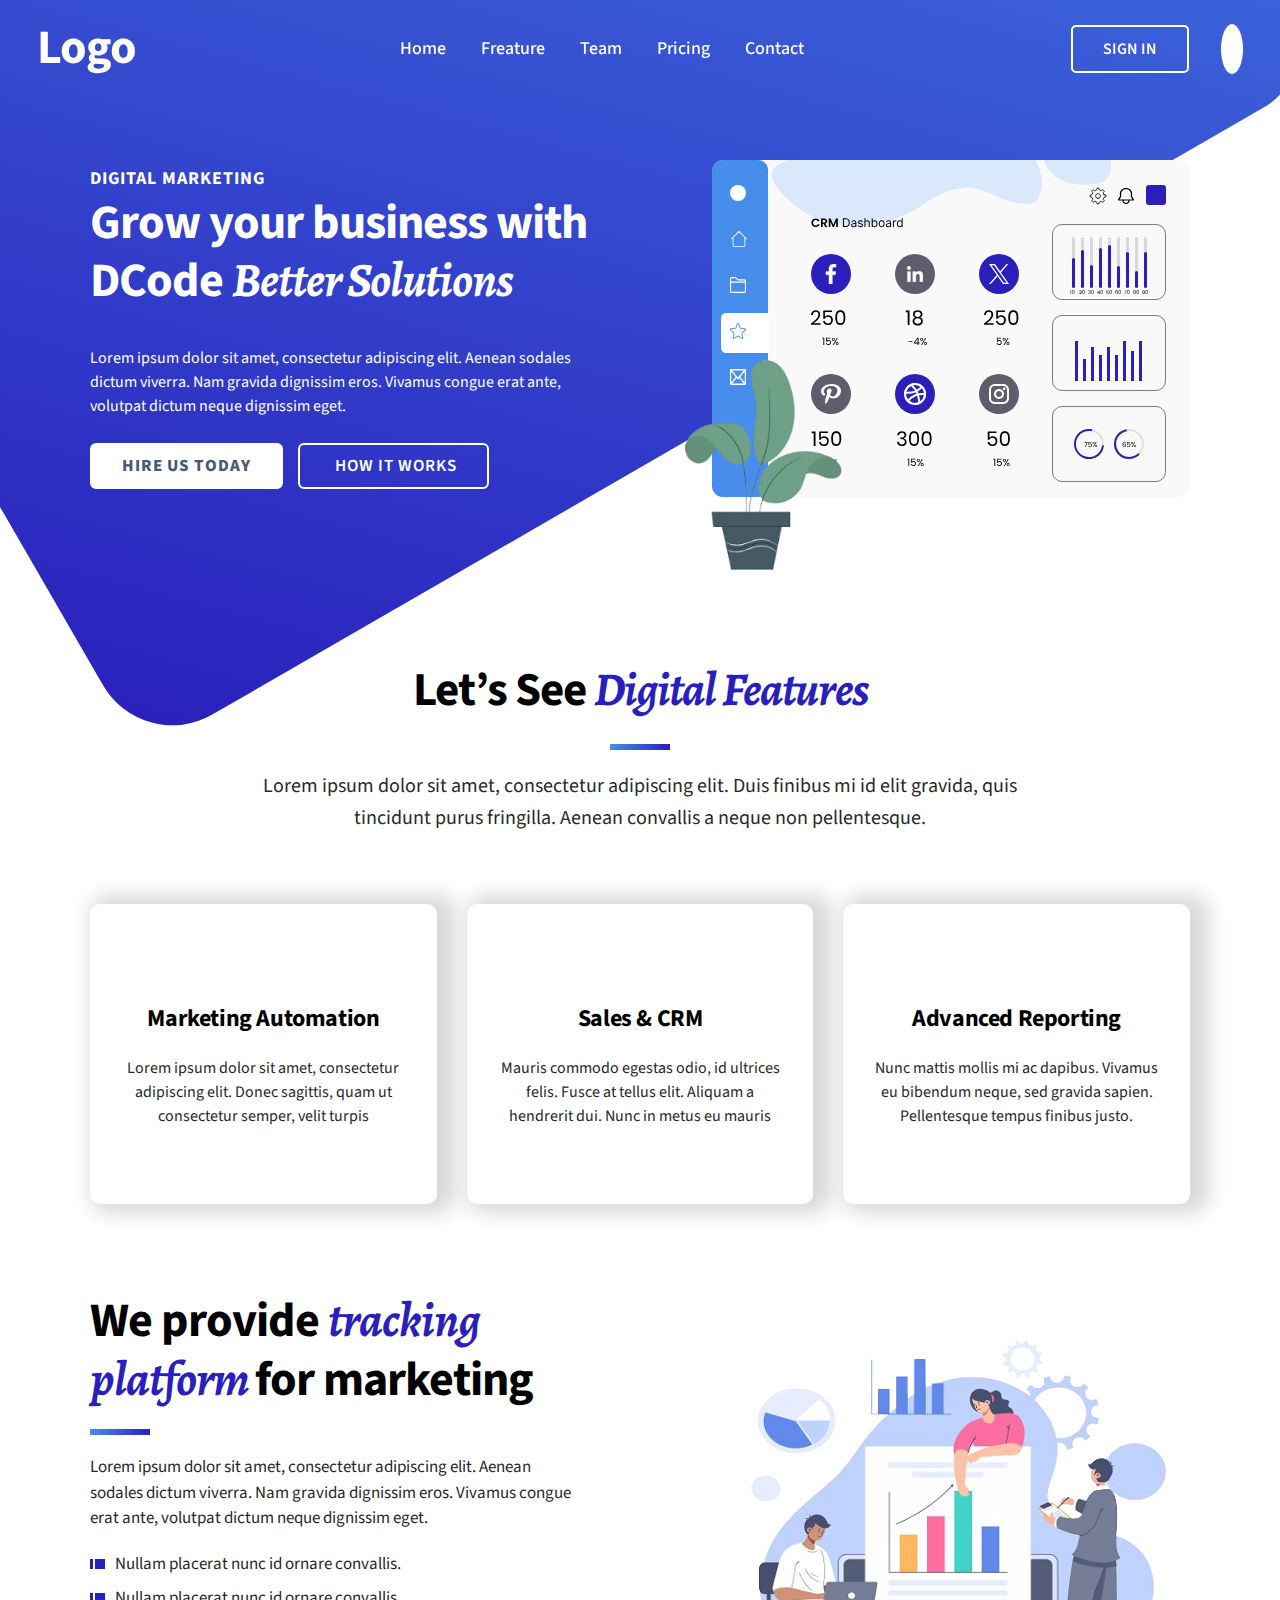
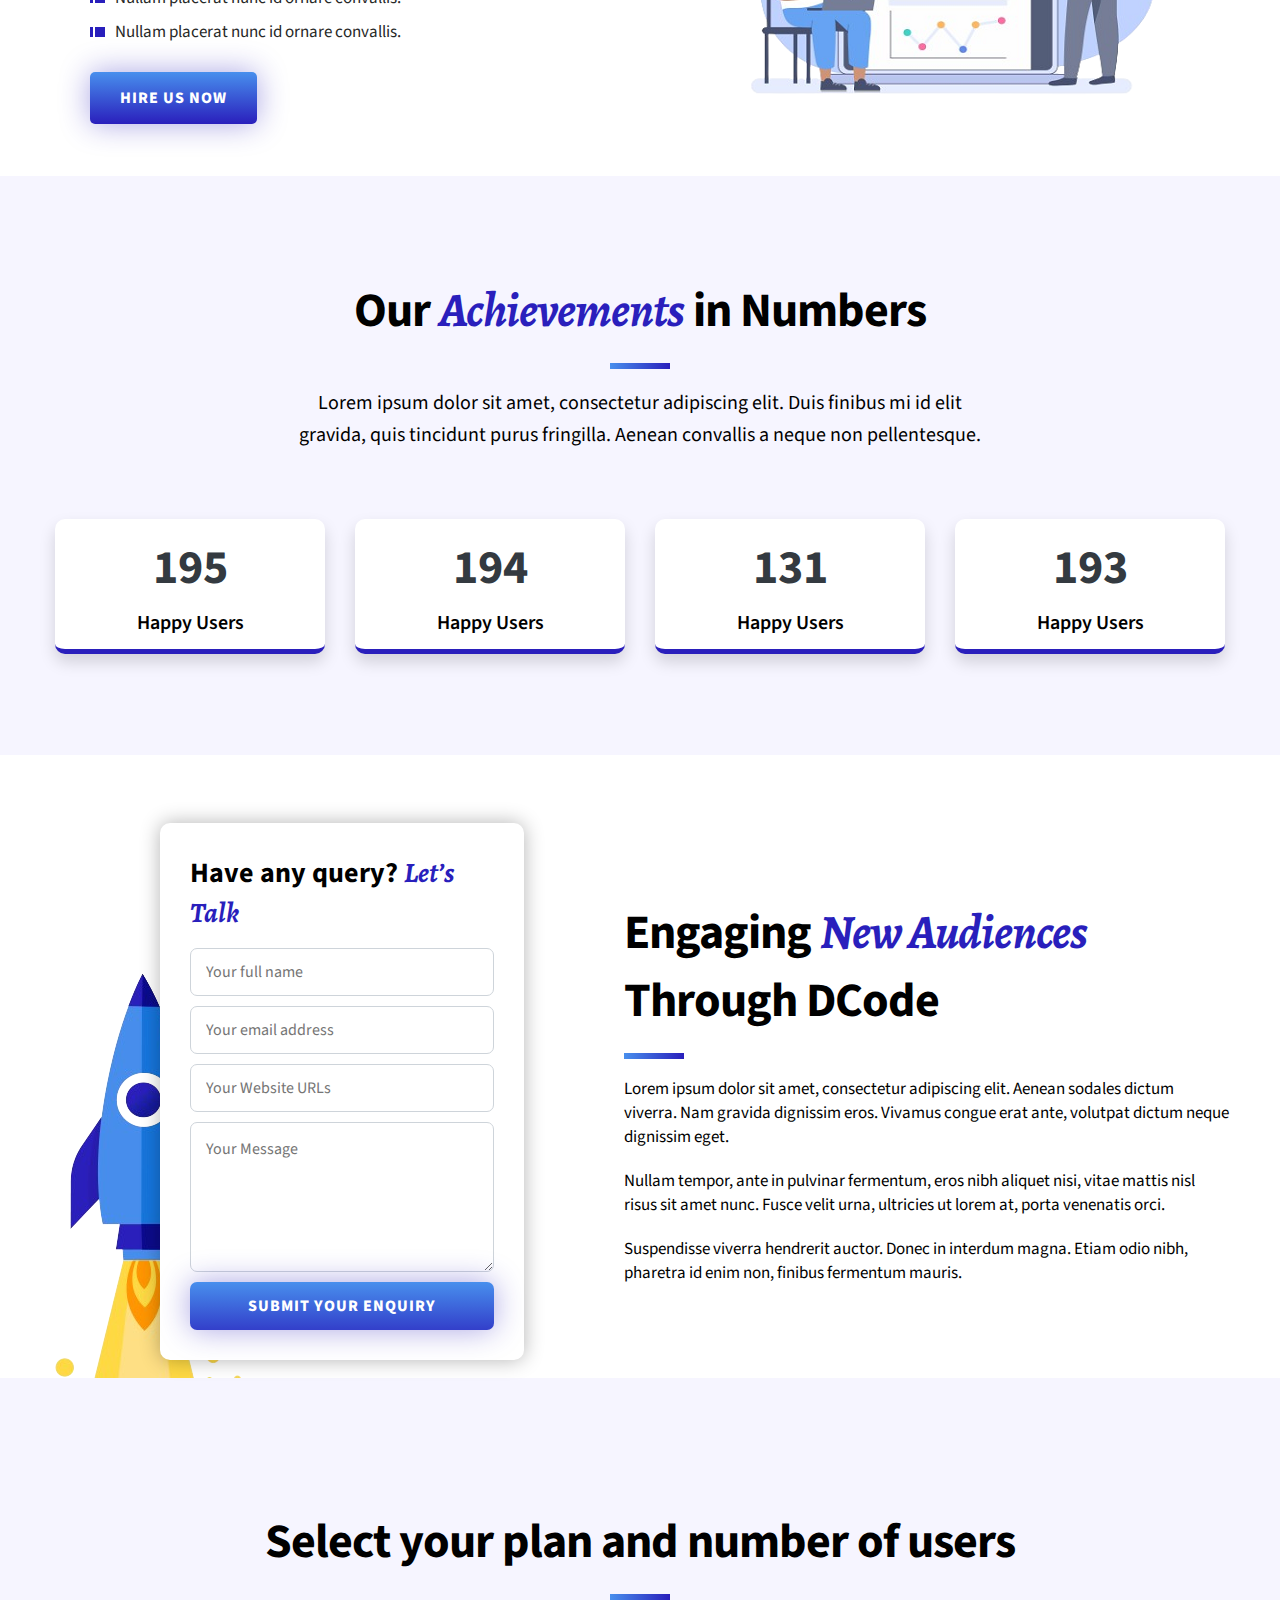
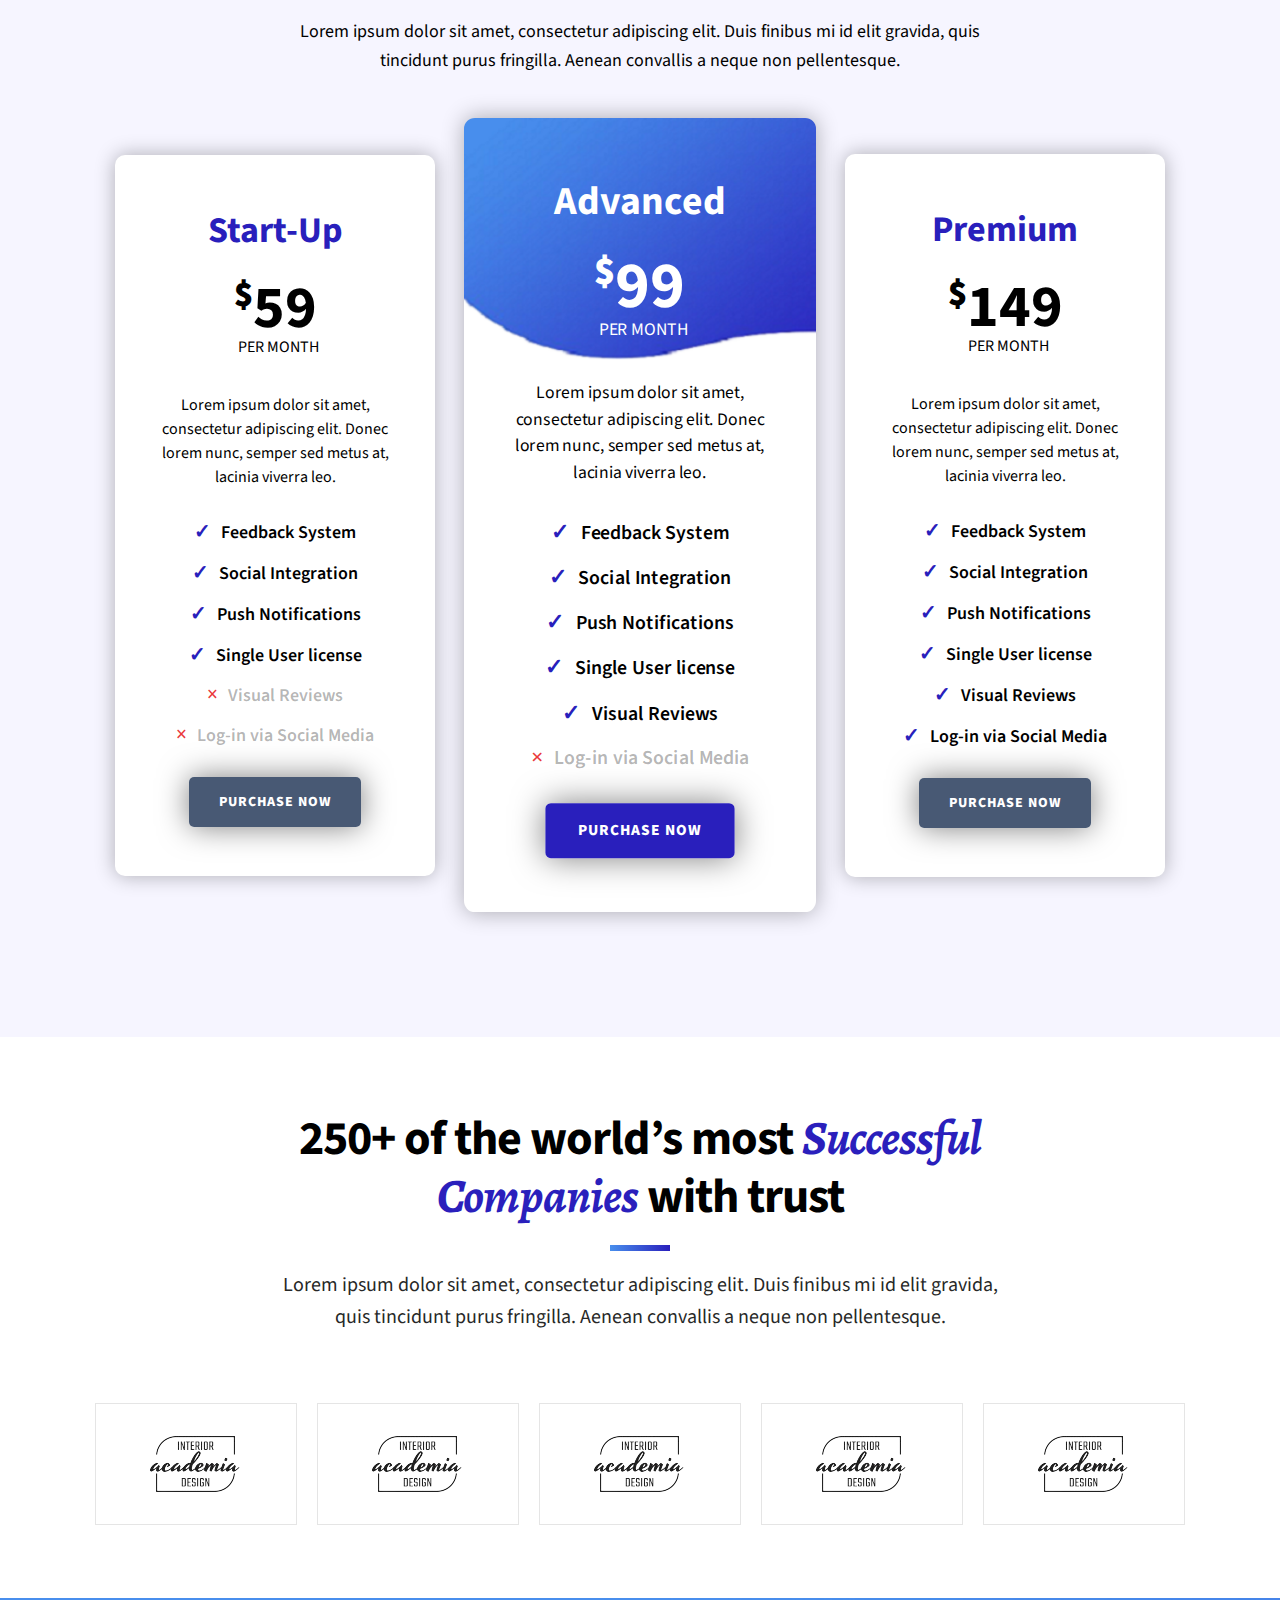
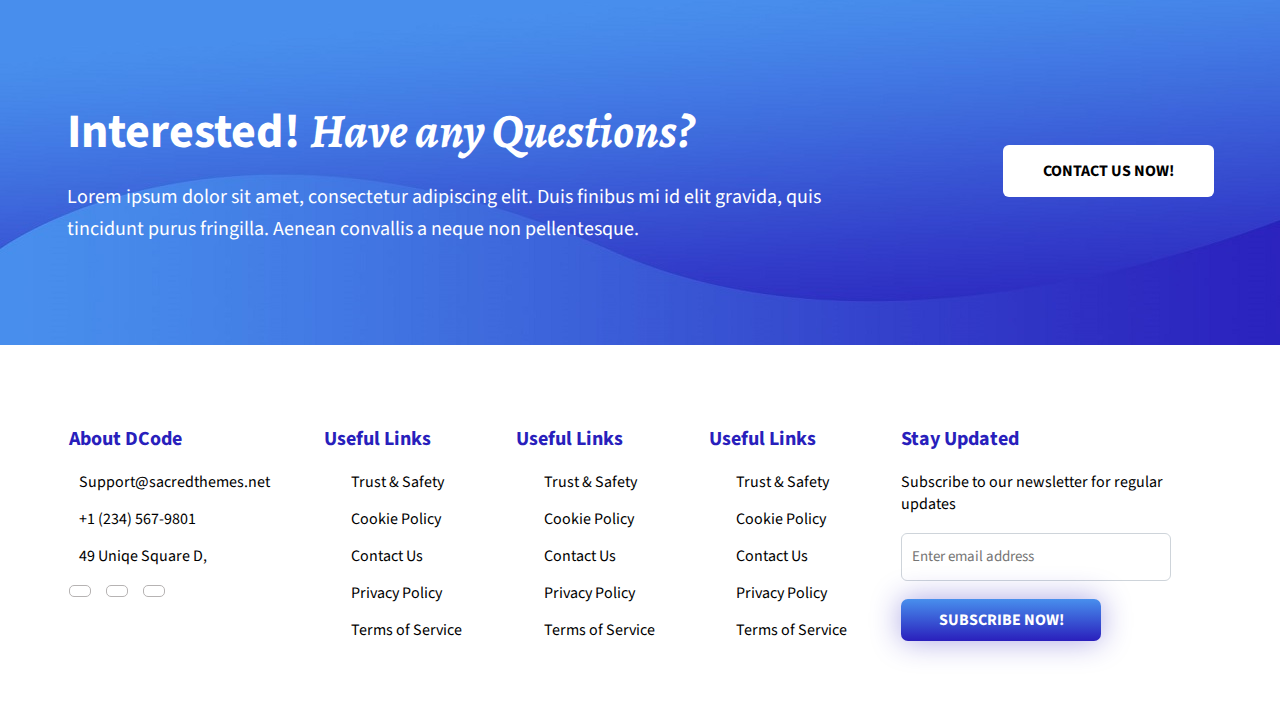
==== index.html @ 13a7b85b "added dropdown menu and animate the search bar" ====
<!DOCTYPE html>
<html lang="en">

<head>
    <meta charset="UTF-8">
    <meta name="viewport" content="width=device-width, initial-scale=1.0">
    <title>CRM website</title>

    <!-- css-link -->
    <link rel="stylesheet" href="style.css">

    <!-- 'Alegreya', serif font link-->
    <link rel="preconnect" href="https://fonts.googleapis.com">
    <link rel="preconnect" href="https://fonts.gstatic.com" crossorigin>
    <link
        href="https://fonts.googleapis.com/css2?family=Alegreya:ital,wght@0,400..900;1,400..900&family=Source+Sans+3:ital,wght@0,200..900;1,200..900&display=swap"
        rel="stylesheet">

    <!-- Source Sans 6 font link -->
    <link rel="preconnect" href="https://fonts.googleapis.com">
    <link rel="preconnect" href="https://fonts.gstatic.com" crossorigin>
    <link href="https://fonts.googleapis.com/css2?family=Source+Sans+3:ital,wght@0,200..900;1,200..900&display=swap"
        rel="stylesheet">

    <!-- font-awesome-link -->

    <link rel="stylesheet" href="https://cdnjs.cloudflare.com/ajax/libs/font-awesome/6.5.1/css/all.min.css"
        integrity="sha512-DTOQO9RWCH3ppGqcWaEA1BIZOC6xxalwEsw9c2QQeAIftl+Vegovlnee1c9QX4TctnWMn13TZye+giMm8e2LwA=="
        crossorigin="anonymous" referrerpolicy="no-referrer" />


</head>

<body>

    <!-- header-section -->
    <header>
        <div class="header">
            <div class="logo-img">
                <h1>Logo</h1>
            </div>
            <div class="nav-bar">
                <ul class="nav-bar-links">
                    <li class="main-menu"><a href="">Home</a><i class="fas fa-chevron-down"></i>
                        <ul class="sub-menu">
                            <li><a href="">Home</a></li>
                            <li><a href="">Home</a></li>
                            <li><a href="">Home</a></li>
                            <li><a href="">Home</a></li>
                        </ul>
                    </li>
                    <li class="main-menu"><a href="">Freature</a><i class="fas fa-chevron-down"></i>
                        <ul class="sub-menu">
                            <li><a href="">Home</a></li>
                            <li><a href="">Home</a></li>
                            <li><a href="">Home</a></li>
                            <li><a href="">Home</a></li>
                        </ul>
                    </li>
                    <li class="main-menu"><a href="">Team</a><i class="fas fa-chevron-down"></i>
                        <ul class="sub-menu">
                            <li><a href="">Home</a></li>
                            <li><a href="">Home</a></li>
                            <li><a href="">Home</a></li>
                            <li><a href="">Home</a></li>
                        </ul>
                    </li>
                    <li class="main-menu"><a href="">Pricing</a><i class="fas fa-chevron-down"></i>
                        <ul class="sub-menu">
                            <li><a href="">Home</a></li>
                            <li><a href="">Home</a></li>
                            <li><a href="">Home</a></li>
                            <li><a href="">Home</a></li>
                        </ul>
                    </li>
                    <li><a href="">Contact</a><i class="fas fa-chevron-down"></i>
                        
                    </li>
                </ul>
            </div>
            <div class="header-btn">
                <button class="log-in-btn">Sign In</button>

                <div class="openBtn" onclick="openSearch()"><span><i class="fa-solid fa-magnifying-glass"></i></span>
                </div>

            </div>

        </div>
        <div class="nav-bar-responsive " id="navBarResponsive">
            <div class="nav-bar">
                <ul class="nav-bar-links">
                    <li><a href="">Home</a></li>
                    <li><a href="">Freature</a></li>
                    <li><a href="">Team</a></li>
                    <li><a href="">Pricing</a></li>
                    <li><a href="">Contact</a></li>
                </ul>
            </div>
            <div class="sign-in-btn"><a href="">Sign In</a></div>
        </div>

    </header>

    <!-- Hamburger & responsive logo -->
    <div class="hamburger" id="toggleButton"><i class="fa-solid fa-bars"></i></div>
    <div class="logo-img-responsive">
        <h2>Logo</h2>
    </div>


    <!-- hero-section -->
    <section class="hero-section">
        <div class="hero-banner page-header section-padding style-dark full-height dc-six right-col-full">
            <div class="hero-heading">
                <span class="sub-title ">Digital Marketing</span>
                <h1>Grow your business with DCode <span id="better">Better Solutions </span></h1>
                <p>Lorem ipsum dolor sit amet, consectetur adipiscing elit. Aenean sodales dictum viverra. Nam gravida
                    dignissim eros. Vivamus congue erat ante, volutpat dictum neque dignissim eget.</p>
                <div class="hero-btn">
                    <a href="" id="white-btn">Hire Us Today</a>
                    <a href=""><i class="fa-solid fa-circle-play"></i>How it works</a>
                </div>
            </div>
            <img src="images/Frame 1.svg" alt="">
            <div class="Plant-pot"><img src="images/hero-banner-img.png" alt=""></div>
        </div>
    </section>

    <!-- main-body-section -->
    <main class="main">

        <!-- top-section -->
        <section class="top-section">
            <div class="sub-heading">Let’s See <span id="data">Digital Features</span></div>
            <div class="line"></div>
            <p class="main-p">Lorem ipsum dolor sit amet, consectetur adipiscing elit. Duis finibus mi id elit gravida,
                quis
                tincidunt
                purus fringilla. Aenean convallis a neque non pellentesque.</p>


            <div class="icon-section">
                <div class="cloud">
                    <i class="fa-solid fa-users-line"></i>

                    <h4>Marketing Automation</h4>
                    <p>Lorem ipsum dolor sit amet, consectetur adipiscing elit. Donec sagittis, quam
                        ut consectetur semper, velit turpis</p>

                </div>
                <div class="cloud">
                    <i class="fa-solid fa-chart-column"></i>

                    <h4>Sales & CRM</h4>
                    <p>Mauris commodo egestas odio, id ultrices felis. Fusce at tellus elit. Aliquam a
                        hendrerit dui. Nunc in metus eu mauris</p>

                </div>
                <div class="cloud">
                    <i class="fa-solid fa-computer"></i>

                    <h4>Advanced Reporting</h4>
                    <p>Nunc mattis mollis mi ac dapibus. Vivamus eu bibendum neque, sed gravida sapien. Pellentesque
                        tempus
                        finibus justo.</p>

                </div>
            </div>
        </section>

        <!-- tracking-section -->
        <section class="tracking-section">
            <div class="text-section">
                <div class="tracking-heading">
                    <h1>We provide <span class="t-span">tracking platform </span> for marketing</h1>
                </div>
                <div class="line"></div>
                <div class="tracking-para">
                    <p>Lorem ipsum dolor sit amet, consectetur adipiscing elit. Aenean sodales dictum viverra. Nam
                        gravida dignissim eros. Vivamus congue erat ante, volutpat dictum neque dignissim eget.</p>
                </div>
                <div class="tracking-list">
                    <ul class="tracking-list-ul">
                        <li id="blue-img">Nullam placerat nunc id ornare convallis.</li>
                        <li id="blue-img">Nullam placerat nunc id ornare convallis.</li>
                        <li id="blue-img">Nullam placerat nunc id ornare convallis.</li>

                    </ul>
                </div>
                <div class="tracking-btn"><a href="">HIRE US NOW</a></div>
            </div>
            <div class="tracking-img"><img src="images/5024147-removebg-preview.png" alt=""></div>
        </section>

        <!-- achievement-section -->
        <section class="achievement-section">
            <div class="achieve-heading">
                <h2>Our <span class="t-span">Achievements</span> in Numbers </h2>
                <div class="line"></div>
                <p>Lorem ipsum dolor sit amet, consectetur adipiscing elit. Duis finibus mi id elit gravida, quis
                    tincidunt purus fringilla. Aenean convallis a neque non pellentesque.</p>
                <div class="achievement-cards">
                    <div class="card">
                        <i class="fas fa-people-arrows"></i>
                        <span class="count" data-count="1300">1300</span>
                        <p>Happy Users</p>

                    </div>

                    <div class="card">
                        <i class="fas fa-smile-beam"></i>
                        <span class="count" data-count="800">0</span>
                        <p>Happy Users</p>

                    </div>
                    <div class="card">
                        <i class="fas fa-anchor"></i>
                        <span class="count" data-count="300">0</span>
                        <p>Happy Users</p>

                    </div>

                    <div class="card">
                        <i class="fas fa-industry"></i>
                        <span class="count" data-count="700">0</span>
                        <p>Happy Users</p>

                    </div>
                </div>

            </div>
        </section>

        <!-- form-section -->
        <section class="form-section">
            <div class="form-div">
                <div class="form-header">
                    <h3>Have any query? <span>Let’s Talk</span></h3>
                </div>
                <form action="" class="form-input">

                    <input type="text" class="form-control" id="FullName" placeholder="Your full name" required="">
                    <input type="email" class="form-control" id="YourEmail" placeholder="Your email address"
                        required="">
                    <input type="url" class="form-control" id="YourWebsite" placeholder="Your Website URLs" required="">
                    <textarea class="form-control-message" placeholder="Your Message"></textarea>
                    <input type="submit" class="form-btn " id="btn" value="submit your enquiry">
                </form>
            </div>
            <div class="form-text">
                <h2>Engaging <span>New Audiences</span> Through DCode</h2>
                <div class="line"></div>
                <div class="form-para">
                    <p>Lorem ipsum dolor sit amet, consectetur adipiscing elit. Aenean sodales dictum viverra. Nam
                        gravida dignissim eros. Vivamus congue erat ante, volutpat dictum neque dignissim eget.</p>
                    <p>Nullam tempor, ante in pulvinar fermentum, eros nibh aliquet nisi, vitae mattis nisl risus sit
                        amet nunc. Fusce velit urna, ultricies ut lorem at, porta venenatis orci. </p>
                    <p>Suspendisse viverra hendrerit auctor. Donec in interdum magna. Etiam odio nibh, pharetra id enim
                        non, finibus fermentum mauris.</p>

                </div>

            </div>
            <div class="form-img">
                <img src="images/seo-plane-img-removebg-preview.png" alt="">
            </div>
        </section>

        <!-- plan-section -->
        <section class="plan-section">
            <div class="plan-heading">
                <h2>Select your plan and number of users</h2>
            </div>
            <div class="line"></div>
            <div class="plan-para">
                <p>Lorem ipsum dolor sit amet, consectetur adipiscing elit. Duis finibus mi id elit gravida, quis
                    tincidunt purus fringilla. Aenean convallis a neque non pellentesque.</p>
            </div>
            <div class="plan-card-section">
                <div class="plan-card">
                    <h3>Start-Up</h3>
                    <div class="plan-cost">
                        <span><sup>$</sup>59</span>
                    </div>
                    <div class="plan-validity">per month</div>
                    <div class="plan-card-body">
                        <p>Lorem ipsum dolor sit amet, consectetur adipiscing elit. Donec lorem nunc, semper sed metus
                            at, lacinia viverra leo.</p>
                        <ul class="plan-list">
                            <li>Feedback System</li>
                            <li>Social Integration</li>
                            <li>Push Notifications</li>
                            <li>Single User license</li>
                            <li id="cross">Visual Reviews</li>
                            <li id="cross">Log-in via Social Media</li>
                        </ul>
                        <div class="plan-card-btn plan-primary-btn"><a href="">Purchase Now</a></div>
                    </div>


                </div>
                <div class="plan-card plan-card-img">
                    <h3>Advanced</h3>
                    <div class="plan-cost">
                        <span><sup>$</sup>99</span>
                    </div>
                    <div class="plan-validity">per month</div>
                    <div class="plan-card-body">
                        <p>Lorem ipsum dolor sit amet, consectetur adipiscing elit. Donec lorem nunc, semper sed metus
                            at, lacinia viverra leo.</p>
                        <ul class="plan-list">
                            <li>Feedback System</li>
                            <li>Social Integration</li>
                            <li>Push Notifications</li>
                            <li>Single User license</li>
                            <li>Visual Reviews</li>
                            <li id="cross">Log-in via Social Media</li>
                        </ul>
                        <div class="plan-card-btn"><a href="">Purchase Now</a></div>
                    </div>

                </div>
                <div class="plan-card">
                    <h3>Premium</h3>
                    <div class="plan-cost">
                        <span><sup>$</sup>149</span>
                    </div>
                    <div class="plan-validity">per month</div>
                    <div class="plan-card-body">
                        <p>Lorem ipsum dolor sit amet, consectetur adipiscing elit. Donec lorem nunc, semper sed metus
                            at, lacinia viverra leo.</p>
                        <ul class="plan-list">
                            <li>Feedback System</li>
                            <li>Social Integration</li>
                            <li>Push Notifications</li>
                            <li>Single User license</li>
                            <li>Visual Reviews</li>
                            <li>Log-in via Social Media</li>
                        </ul>
                        <div class="plan-card-btn plan-primary-btn"><a href="">Purchase Now</a></div>
                    </div>

                </div>
            </div>
        </section>

        <!-- brand-section -->
        <section class="brand-section">
            <div class="brand-heading">
                <h2>250+ of the world’s most <span>Successful Companies</span> with trust</h2>
                <div class="line"></div>
                <div class="brand-para">
                    <p>Lorem ipsum dolor sit amet, consectetur adipiscing elit. Duis finibus mi id elit gravida, quis
                        tincidunt purus fringilla. Aenean convallis a neque non pellentesque.</p>
                </div>
            </div>
            <div class="brand-img-section">
                <img src="images/brand-img.png" alt="">
                <img src="images/brand-img.png" alt="">
                <img src="images/brand-img.png" alt="">
                <img src="images/brand-img.png" alt="">
                <img src="images/brand-img.png" alt="">
            </div>
        </section>

        <!-- contact-section -->
        <section class="contact-us-section">
            <div class="contact-text">
                <h2>Interested! <span>Have any Questions?</span> </h2>
                <p>Lorem ipsum dolor sit amet, consectetur adipiscing elit. Duis finibus mi id elit gravida, quis
                    tincidunt
                    purus fringilla. Aenean convallis a neque non pellentesque.</p>
            </div>
            <div class="contact-btn"><a href="">Contact Us Now!</a></div>

        </section>
    </main>

    <!-- footer-section -->
    <footer class="footer">
        <div class="footer-links">
            <h3>About DCode</h3>
            <ul>
                <li><i class="fas fa-envelope"></i>Support@sacredthemes.net</li>
                <li><i class="fas fa-phone"></i>+1 (234) 567-9801</li>
                <li><i class="fas fa-map-marker-alt"></i> 49 Uniqe Square D, </li>
            </ul>
            <div class="social-media-links">
                <a href=""><i class="fa-brands fa-facebook"></i></a>
                <a href=""><i class="fa-brands fa-x-twitter"></i></a>
                <a href=""><i class="fa-brands fa-linkedin-in"></i></a>
            </div>
        </div>
        <div class="footer-nav">
            <h3>Useful Links</h3>
            <div class="footer-nav-links">
                <a href="">Trust & Safety</a>
                <a href="">Cookie Policy</a>
                <a href="">Contact Us</a>
                <a href="">Privacy Policy</a>
                <a href="">Terms of Service</a>
            </div>
        </div>

        <div class="footer-nav">
            <h3>Useful Links</h3>
            <div class="footer-nav-links">
                <a href="">Trust & Safety</a>
                <a href="">Cookie Policy</a>
                <a href="">Contact Us</a>
                <a href="">Privacy Policy</a>
                <a href="">Terms of Service</a>
            </div>
        </div>
        <div class="footer-nav">
            <h3>Useful Links</h3>
            <div class="footer-nav-links">
                <a href="">Trust & Safety</a>
                <a href="">Cookie Policy</a>
                <a href="">Contact Us</a>
                <a href="">Privacy Policy</a>
                <a href="">Terms of Service</a>
            </div>
        </div>
        <div class="email-section">
            <h3>Stay Updated</h3>
            <div class="div-para">Subscribe to our newsletter for regular updates</div>
            <input type="email" class="form-control-footer" id="EmailInout" placeholder="Enter email address"
                required="">
            <a href=""><button class="footer-btn">Subscribe Now!</button></a>
        </div>

    </footer>

    <!-- overlay for the search -->
    <div id="myOverlay" class="overlay">
        <span class="closebtn" onclick="closeSearch()" title="Close Overlay">×</span>
        <div class="overlay-content">
            <form action="/action_page.php">
                <input type="text" placeholder="Search.." name="search">

            </form>
        </div>
    </div>

    <!-- javascript-file-link -->
    <script src="index.js"></script>

</body>








</html>
---- style.css ----
* {
    padding: 0;
    margin: 0;
    box-sizing: border-box;
    font-family: "Source Sans 3";
}

body {
    width: 100%;
    overflow-x: hidden;
    max-width: 1350px;

    margin: 0 auto;

}


@media (min-width: 1400px) {
    body {
        width: 100%;

        max-width: 1350px;
    }


    /* .header {
        width: 1350px !important;
    } */
}

/* @media (min-width: 1750px) {
    .page-header.dc-six:before {
        top: -80% !important;
    }

    .nav-bar {
        float: left !important;
    }
} */

.header {
    display: flex;
    gap: 263px;
    align-items: center;
    justify-content: center;
    color: #fff;
    padding: 20px 49px;

}
.main-menu{
    position: relative;
}
.sub-menu{
    position: absolute;
    top: 100%;
    background-color: #fff;
    color: #000;
    box-shadow: 0px 0px 20px 0px rgba(0, 0, 0, 0.1);
    transition: all 0.4s ease-in-out;
    padding: 5px 10px;
    min-width: 200px;
    border-radius: 6px;
    transform: scaleY(0);
    -webkit-transform-origin: top;
    transform-origin: top;
    opacity: 0;
    visibility: hidden;
    z-index: -1;
    margin-top: 38px;
}
.main-menu:hover .sub-menu {
    opacity: 1;
    visibility: visible;
    transform: scaleY(1);
    z-index: 1;
}
.sub-menu li {
    position: relative;
    padding: 8px 15px;
}

.sub-menu li a {
    position: relative;
    display: inline-block;
    padding-left: 0px; /* Adjust as needed */
    color: #000;
    text-decoration: none;
    transition: 0.3s ease-in-out;
}
.sub-menu li a:hover{
    padding-left: 30px;
    color: #291fbc;
}

.sub-menu li a::before {
    content: '';
    position: absolute;
    top: 50%;
    left: 0;
    width: 0;
    height: 3px; /* Line height */
    background: linear-gradient(to right, #488fed 0%, #291fbc 100%);
    transition: width 0.3s ease, transform 0.3s ease; /* Transition width and transform */
    transform: translateY(-50%); /* Center the line vertically */
    z-index: -1;
}

.sub-menu li a:hover::before {
    width: 25px; /* Width of the line */
}


.sub-menu li a{
    color: #000;
}

.nav-bar-links {
    display: flex;
    list-style: none;
    gap: 30px;

}

.nav-bar-links a {
    text-decoration: none;
    margin-left: 1px;
    font-size: 18px;
    font-weight: 500;
    color: #fff;
}

.nav-bar-responsive {
    position: absolute;
    background-color: #fff;
    left: 200px;
    height: 400px;
    padding: 60px 0px 40px 30px;
    width: 100%;
    display: none;
    z-index: 999;
}

.sign-in-btn a {
    text-decoration: none;
    color: #fff;
    background-image: linear-gradient(-135deg, #4688eb 0%, #291fbc 100%);
    padding: 10px 20px;
    border-radius: 5px;
    text-transform: uppercase;
    margin-top: 5px;
    position: relative;
    top: 30px;
}

.nav-bar-responsive .nav-bar .nav-bar-links {
    display: flex;
    flex-direction: column;
    background-color: #fff;
    color: #000;
}


.nav-bar-responsive .nav-bar .nav-bar-links a {
    color: #000;
}


.nav-bar ul li {
    display: flex;
    gap: 4px;
    align-items: center;
}
.nav-bar-links  li i{
    font-size: 13px !important;
}

.log-in-btn {
    font-weight: 600;
    padding: 11px 30px;
    border-radius: 5px;
    border: none;
    color: white;
    cursor: pointer;
    border: 2px solid white;
    font-size: 16px;
    text-transform: uppercase;
    background: none;
    transition: 0.3s ease-in-out;
}

.request-btn {
    background-color: #e67e22;
    padding: 10px;
    border-radius: 20px;
    border: none;
    color: #fff;
    cursor: pointer;
    font-size: 16px;
}

.header-btn {
    display: flex;
    gap: 2rem;
    align-items: center;
    justify-content: center;

}

.header-btn i {
    padding: 11px;
    color: #000;
    background-color: #fff;
    border-radius: 50%;
}

.fixed .header-btn i {
    padding: 11px;
    border-radius: 50%;
    background-image: linear-gradient(-135deg, #4688eb 0%, #291fbc 100%);
    color: #fff;
}
.fixed .openBtn span::before {
    content: "";
    position: absolute;
    width: 100%;
    height: 100%;
    background-color: inherit;
    border-radius: 50%;
    z-index: -1;
    animation: ripple 1.5s ease-out infinite;
    animation-delay: 0.2s;
    background-color: #1606f594;
  }
  

@keyframes ripple {
    from {
      opacity: 1;
      transform: scale(0);
    }
    to {
      opacity: 0;
      transform: scale(3);
    }
  }
.earn-btn {
    padding: 10px;
    border-radius: 20px;
    border: none;
    color: #fff;
    background-color: #3498db;
    cursor: pointer;
    font-size: 16px;
}

.hero-banner {
    display: flex;
    align-items: center;
    justify-content: space-around;
    color: #fff;
    padding: 160px 90px;
    gap: 90px;

}

#main-heading {

    font-size: 48px;
}

#heading1 {
    color: rgb(255 139 0);
}

/* hero-section -animation */
.slide-right {
    -webkit-animation: slide-right 0.8s cubic-bezier(0.250, 0.460, 0.450, 0.940) both;
    animation: slide-right 0.8s cubic-bezier(0.250, 0.460, 0.450, 0.940) both;
}

@-webkit-keyframes slide-right {
    0% {
        -webkit-transform: translateX(-50px);
        transform: translateX(-50px);
    }

    100% {
        -webkit-transform: translateX(0px);
        transform: translateX(0px);
    }
}

@keyframes slide-right {
    0% {
        -webkit-transform: translateX(-50);
        transform: translateX(-50);
    }

    100% {
        -webkit-transform: translateX(0px);
        transform: translateX(0px);
    }
}



.main {
    display: flex;
    gap: 18px;
    flex-direction: column;
    align-items: center;
    width: 100%;
}

.sub-heading {
    font-size: 47px;
    font-weight: 700;

    letter-spacing: -1px;
}

.cloud img {
    background: blue;
    border-radius: 50%;
    padding: 20px;
    width: 100px;
}

.cloud {
    width: 385px;
    height: 300px;
    display: flex;
    flex-direction: column;
    gap: 20px;
    align-items: center;
    box-shadow: 10px 0px 20px 10px #dadada;
    padding: 40px 30px;
    justify-content: center;
    border-radius: 10px;
    z-index: 1;
    overflow: hidden;
    position: relative;
    /* background: linear-gradient(to bottom, blue 50% , #fff 50%);
    background-size: 200% 100%;
    background-position: bottom;
    transition: all 0.5s ease-out; */
}

.cloud::before {
    content: '';
    position: absolute;
    top: 0;
    left: 0;
    background: linear-gradient(-135deg, #4688eb 0%, #291fbc 100%);
    width: 100%;
    height: 100%;
    transform: translateY(100%);
    /* Change from translateY(-100%) to translateY(100%) */
    transition: transform 0.5s ease;

}

.cloud:hover::before {
    transform: translateY(0);
    z-index: -1;
}

.cloud i {
    color: #2a1fbc;
}

.cloud h4 {
    font-size: 24px;

    letter-spacing: -0.4px;
}

.cloud i {
    font-size: 60px;
}

.text p {
    text-align: center !important;
}

.cloud p {
    font-size: 16px !important;
    width: 100% !important;
    color: #272827;
    line-height: 1.5;
    text-align: center;
}

.cloud:hover i,
.cloud:hover h4,
.cloud:hover p {
    color: #fff;

    transition: color 0.3s ease;
}

.top-section {
    width: 100%;
    /* text-align: center; */
    display: flex;
    flex-direction: column;
    align-items: center;
    gap: 20px;
}

.icon-section {

    display: flex;
    align-items: center;
    justify-content: center;
    width: 100%;
    gap: 30px;
    padding: 50px 90px;
}

.hero-heading {
    color: #fff;
    display: flex;
    flex-direction: column;
    gap: 5px;
    line-height: 1.2;

}

.header {
    background-color: transparent;
    padding: 20px 30px !important;
    transition: background-color 0.3s ease;
    position: fixed;
    width: 100%;
    z-index: 1000;
}

.header.fixed {
    background-color: #fff;
    box-shadow: 0 2px 4px rgba(0, 0, 0, 0.1);
}

.fixed.nav-bar-links li a {
    color: blue;
    text-decoration: none;
}

.sub-title {
    text-transform: uppercase;
    font-weight: 700;
    font-size: 18px;
    letter-spacing: 1px;
    color: #fff;
}

h1 {
    font-size: 48px;
    font-weight: bold;
    color: #fff;
    line-height: 1.2;
    letter-spacing: -1px;

}

.page-header.dc-six:before {
    height: 140%;
    width: calc(110% - 35px);
    border-radius: 80px;
    background: var(--heading-text-color);
    content: "";
    position: absolute;
    left: -14%;
    top: -68%;
    transform: rotate(-30deg);
    z-index: -1;
}

.page-header.dc-six {
    position: relative;
}
.hero-section{
    position: relative;
}
.Plant-pot{
    position: absolute;
    top: 360px;
    left: 685px;
}
.Plant-pot img{
    height: 210px;
}

.openBtn{
    position: relative;
}
.openBtn span::before {
    content: "";
    position: absolute;
    width: 100%;
    height: 100%;
    background-color: inherit;
    border-radius: 50%;
    z-index: -1;
    animation: ripple 1.5s ease-out infinite;
    animation-delay: 0.2s;
    background-color: #ffffffd2;
  }
  

@keyframes ripple {
    from {
      opacity: 1;
      transform: scale(0);
    }
    to {
      opacity: 0;
      transform: scale(3);
    }
  }


.page-header.dc-six:before {
    background: linear-gradient(-135deg, #4688eb 0%, #291fbc 100%);

}

.hero-banner a {
    text-decoration: none;
    font-size: 17px;
    font-weight: 600;
    letter-spacing: 1px;
    color: #fff;
    border: 2px solid #fff;
    padding: 11px 30px;
    text-transform: uppercase;
    margin-top: 10px;
    border-radius: 6px;
    display: flex;
    gap: 5px;
    align-items: center;
    transition: 0.6s ease-in-out;
}

#white-btn {
    text-decoration: none !important;
    font-size: 17px;
    font-weight: 800;
    letter-spacing: 1px;
    color: #485974;
    border: 2px solid #fff;
    padding: 11px 30px;
    text-transform: uppercase;
    margin-top: 10px;
    border-radius: 6px;
    display: flex;
    gap: 5px;
    align-items: center;
    background-color: #fff;
}

.brand-img-section img:hover {
    box-shadow: 0 0.5rem 1rem rgba(0, 0, 0, 0.15) !important;

}

.hero-banner a:hover {
    background-color: #fff;
    color: #000fff;
}

.hero-btn a i {
    font-size: 24px !important;
}

.hero-btn {
    display: flex;
    gap: 15px;
    margin-top: 10px;
}

#better {
    font-family: 'Alegreya', serif;
    font-style: italic;
}

#data {
    font-family: 'Alegreya', serif;
    font-style: italic;
    color: #291fbc;
}

.header {

    padding: 20px;
    transition: background-color 0.3s ease;
    position: fixed;
    width: 100%;
    top: 0;
    left: 0;
}

.fixed .header {
    background-color: white;
    box-shadow: 0 2px 4px rgba(0, 0, 0, 0.1);
}


.nav-bar-links {
    list-style-type: none;
    margin: 0;
    padding: 0;
}

.hero-heading p {
    width: 95%;
    line-height: 22px;
    margin-top: 30px;
    line-height: 1.5;
    font-size: 16px;
    font-weight: 400;
}

.line {
    width: 60px;
    height: 6px;
    background: linear-gradient(to right, #488fed 0%, #291fbc 100%);
}


.log-in-btn:hover {
    background-color: #fff;
    color: #000;
}


.fixed .nav-bar-links li a {
    color: #000;
}

.fixed .log-in-btn {
    color: #291fbc;
    background-color: #fff;
    border: solid 2px #291fbc;
    transition: 0.4s ease-in-out;

}

.fixed .log-in-btn:hover {
    color: #fff;
    background-color: #291fbc;
}

.fixed .logo-img h1 {
    color: #000;
}

.fixed .nav-bar li i {
    color: #000;

}

.main-p {
    text-align: center;
    width: 60%;
    font-size: 20px;
    line-height: 1.6;
    color: #272827;
}

.t-span {
    font-family: 'Alegreya', serif;
    font-style: italic;
    color: #2a1fbc;
}

.tracking-heading h1 {
    color: #000 !important;
    font-size: 48px;
    font-weight: bold;

    letter-spacing: -1px;
    width: 88%;
}

.text-section {
    display: flex;
    flex-direction: column;
    gap: 20px;
}

.tracking-section {
    display: flex;
    padding: 20px 90px;
    width: 100%;
}

.tracking-para p {
    text-align: left;
    font-size: 17px;
    width: 80%;
    line-height: 1.5;
    color: #272827;
}

.tracking-list-ul {
    position: relative;
    right: 18px;
    z-index: 1;
}

/* .tracking-list ul li::before {
    
} */
.tracking-list-ul li::before {
    content: url('images/Group\ 1.png');
    display: inline-block;
    margin-right: 10px;
    /* Adjust as needed */
}



.tracking-list ul li {
    list-style-type: none;
    font-size: 17px;
    color: #272827;

}

.tracking-list {
    margin-left: 18px;
}

.tracking-btn {
    margin-top: 10px;
}


.tracking-btn a {
    font-size: 16px;
    letter-spacing: 1px;
    text-transform: uppercase;
    font-weight: 800;
    padding: 15px 30px;
    border-radius: 5px;
    line-height: 48px;
    text-decoration: none;
    color: #fff;
    background-image: linear-gradient(to bottom, #488fed 0%, #2a1fbc 100%);
    ;
    transition: ease-in-out;
    box-shadow: 0px 0px 30px 0px rgba(42, 31, 188, 0.4);
}

.tracking-list-ul {
    display: flex;
    flex-direction: column;
    gap: 10px;
}

.tracking-btn a:hover {
    color: #fff;
    background-color: #291fbc;
    background-image: unset;
}

.logo-img-responsive {
    display: none;
}


/* media query */
@media only screen and (max-width: 500px) {
    .hero-banner {
        flex-direction: column;
        gap: 70px;
        padding: 70px 20px;
        background-image: linear-gradient(-135deg, #4688eb 0%, #291fbc 100%);
    }

    h1 {
        font-size: 36px !important;
    }

    .logo-img-responsive {
        display: block;
        position: absolute;
    }

    .logo-img-responsive h2 {
        position: relative;
        left: 20px;
        top: 15px;
        color: #fff;
        z-index: 999;
    }
    .Plant-pot{
        left: 0px !important;
        display: none !important;
    }
    .Plant-pot img{
        width: 50px !important;
        height: 50px;
    }

    .email-section {
        width: 64% !important;
    }

    .footer-nav {
        margin-right: 80px;
    }

    .page-header.dc-six:before {
        display: none !important;

    }

    .main p {
        width: 88% !important;
    }

    .form-section {
        padding: 0px 17px !important;
    }

    .form-text h2 {
        line-height: 53px;
        font-size: 35px !important;
    }

    .form-header h3 {
        font-size: 24px !important;
    }

    .plan-heading h2 {
        font-size: 36px !important;
    }

    .plan-para p {
        width: 80% !important;
    }

    .brand-heading h2 {
        font-size: 36px !important;
        width: 83% !important;
    }

    .brand-para {
        margin-left: 40px !important;
    }

    .contact-text h2 {
        font-size: 40px !important;
    }

    .contact-text {
        text-align: center !important;
        width: 83% !important;
    }

    .brand-para p {
        padding: 0px 30px !important;
    }

    .header {

        display: none;

    }

    .icon-section {
        flex-direction: column;
    }

    .tracking-section {
        flex-direction: column-reverse;
    }

    .page-header.dc-six:before {
        position: absolute;
        left: 0px;
        top: -20px;
        height: 130%;
        transform: rotate(-5deg);
        border-radius: 10%;
        width: 120%;
    }

    .hero-banner img {
        width: 280px !important;
    }


    .hero-btn {
        flex-direction: column;
    }

    .cloud {
        width: 280px;
    }

    .tracking-img img {
        width: 280px;
    }

    .sub-heading {
        font-size: 36px;
    }

    .cloud h4 {
        text-align: center;
    }

    .icon-section {
        padding: 50px 40px;
    }

    .achievement-cards {
        flex-direction: column;
    }

    .achieve-heading h2 {
        text-align: center;
    }

    .form-section {
        flex-direction: column-reverse;
        gap: 50px !important;
    }

    .plan-card-section {
        flex-direction: column;
    }

    .brand-img-section {
        width: 350px;
        overflow-x: auto;
    }

    .contact-us-section {
        flex-direction: column;
    }

    footer {
        flex-direction: column;
        justify-content: center;
        align-items: normal;
    }

    .form-div {
        width: auto !important;
    }

    .plan-card {
        width: 300px !important;
    }

    .form-img img {
        display: none !important;
    }

    .hamburger {
        display: block !important;
        z-index: 999;
        position: absolute;
        left: 330px;
        top: 22px;
    }

    .plan-section {
        padding-top: 70px !important;
    }

    .hero-banner a {
        padding: 10px 30px;
        width: 220px;
    }

    #white-btn {
        padding: 10px 26px;
        width: 185px !important;
    }

    .main {
        padding-top: 30px;
    }

    .tracking-section {
        padding: 20px 17px;
    }

    .achieve-heading h2 {
        font-size: 36px !important;
    }

    .tracking-heading h1 {
        width: 100%;
        font-size: 36px !important;
    }

    footer {
        align-items: left !important;

    }
}

.hamburger {
    display: none;
    cursor: pointer;

}

.hamburger {
    color: white;
    /* Default color */
}

.hamburger.black {
    color: black;
    /* Color when clicked */
}



.achievement-section {
    width: 100%;
    background: #f6f5ff;
    padding: 101px 0px;
}

.card {
    display: flex;
    flex-direction: column;
    background-color: #fff;
    width: 270px;
    display: flex;
    flex-direction: column;
    gap: 5px;
    align-items: center;
    border-bottom: solid 5px #2a1fbc;
    justify-content: center;
    padding: 10px 0px;
    box-shadow: 0 0.5rem 1rem rgba(0, 0, 0, 0.15) !important;
    border-radius: 10px;
}

.card i {
    font-size: 40px;
    color: #2a1fbc;
}

.card p {
    font-weight: 600;
    font-size: 16px;
}

.card span {
    font-size: 48px;
    font-weight: bold;
    color: #343a40;
}

.achieve-heading {
    display: flex;
    flex-direction: column;
    align-items: center;
    gap: 18px;

}

.achieve-heading P {
    font-size: 20px;
    line-height: 1.6;
    text-align: center;
    width: 55%;
}

.achieve-heading h2 {

    font-size: 48px;
    font-weight: bold;
    color: #000;
    letter-spacing: -1px;
}

.achievement-cards {
    display: flex;
    gap: 30px;
    margin-top: 50px;
}

.form-section {
    width: 100%;
    display: flex;
    align-items: center;
    gap: 100px;
    position: relative;
    padding: 50px 50px 0px 160px;
}

form {
    display: flex;
    flex-direction: column;
    gap: 10px;

}

.form-para p {
    text-align: left;
    width: 100%;
    font-size: 17px;

}

.form-para {
    display: flex;
    flex-direction: column;
    gap: 20px;
}

.form-header h3 {
    font-size: 28px;
    font-weight: bold;
}

.form-header span {
    font-family: 'Alegreya', serif;
    font-style: italic;
    color: #291fbc;
}

.form-control {
    height: 48px;
    padding: 0 15px;
    font-size: 15px;
    -webkit-border-radius: 6px;
    border-radius: 6px;
    outline: none;
    border-radius: 7px;
    border: solid 1px #ced4da;
    font-size: 16px;
}

.form-control-message {
    height: 150px;
    padding: 15px 15px;
    border: solid 1px #ced4da;
    border-radius: 7px;
    font-size: 16px;
}

.form-btn {
    font-size: 16px;
    letter-spacing: 1px;
    text-transform: uppercase;
    font-weight: 800;
    padding: 0px 30px;
    line-height: 48px;
    box-shadow: 0px 0px 30px 0px rgba(42, 31, 188, 0.4);
    background-size: auto 140%;
    border: 0px;
    background-image: linear-gradient(to bottom, #488fed 0%, #2a1fbc 100%);
    color: #fff;
    border: solid 1px #9c9c9c;
    outline: none;
    cursor: pointer;
    border-radius: 7px;
    border: none;
    transition: 0.3s ease-in-out;

}

.form-btn:hover {
    background-color: #291fbc;
    background-image: unset;

}

input:focus {
    border: 3px solid #276ae77e;
}

.form-control-message:focus {
    border: 3px solid #276ae77e;
    outline: none;
}

input:focus {
    outline: none;
}

.form-div {
    padding: 30px;
    box-shadow: 0px 0px 20px 0px rgba(0, 0, 0, 0.3);
    display: flex;
    flex-direction: column;
    gap: 15px;
    width: 65%;
    border-radius: 10px;
    background-color: #fff;
}

.form-text h2 {
    font-size: 48px;
    font-weight: 700;
    letter-spacing: -1px;
}

.form-text span {
    font-family: 'Alegreya', serif;
    font-style: italic;
    color: #291fbc;
}

.form-text {
    display: flex;
    flex-direction: column;
    gap: 18px;
}

.form-img {
    position: absolute;
    top: 200px;
    left: 45px;
    z-index: -1;
}

@keyframes slideUp {
    0% {
        transform: translateY(100%);

    }

    100% {
        transform: translateY(0);

    }
}


.form-img img {
    animation: slideUp 1s ease forwards;

}

.plan-section {
    padding-top: 130px;
    padding-bottom: 100px;
    display: flex;
    gap: 18px;
    flex-direction: column;
    align-items: center;
    justify-content: center;
    width: 100%;
    background-color: #f6f5ff;
}

.plan-card-section {
    display: flex;
    align-items: center;
    justify-content: center;
    gap: 45px;
    padding: 60px 0px;
}

.plan-card {
    display: flex;
    flex-direction: column;
    gap: 10px;
    align-items: center;
    width: 25%;
    box-shadow: 0px 0px 20px 0px rgba(0, 0, 0, 0.3);
    padding: 50px 30px;
    border-radius: 10px;
    background-color: #fff;
}

.plan-card-img {
    transform: scale(1.1);
}

.plan-heading h2 {
    text-align: center;
    font-size: 48px;
    font-weight: bold;
    letter-spacing: -1px;
}

.plan-para p {
    font-size: 18px;
    text-align: center;
    width: 60%;
    line-height: 1.6;
}

.plan-card-body p {
    font-size: 16px;
    text-align: center;
    line-height: 1.5;
}

.plan-card-body ul li {
    list-style-type: none;
    font-size: 18px;
    font-weight: 600;
}

#cross {
    color: #0000004d;
}

.plan-card-body ul li::before {
    font-family: "Font Awesome 5 Free";
    font-weight: 900;
    content: "\2713";
    font-size: 20px;
    color: #291fbc;
    font-weight: 900;
    margin-right: 10px;

}

#cross::before {
    font-family: "Font Awesome 5 Free";
    font-weight: 900;
    content: "\00D7";
    color: #ea3939;
    font-weight: 900;
    font-size: 20px;
    margin-right: 10px;
}

.plan-card-btn a {
    font-size: 14px;
    letter-spacing: 1px;
    text-transform: uppercase;
    font-weight: 800;
    padding: 15px 30px;
    line-height: 48px;
    background-color: #291fbc;
    color: #fff;
    text-decoration: none;
    box-shadow: 0px 0px 30px 0px rgba(0, 0, 0, 0.5);
    border-radius: 5px;
    transition: 0.4s ease-in-out;
}

.plan-card-btn a:hover {
    background-color: #1000ff;
}

.plan-primary-btn a {
    background-color: #485974;
    transition: 0.4s ease-in-out;
}

.plan-primary-btn a:hover {
    background-color: #182a45;
}

.plan-para {
    display: flex;
    justify-content: center;
}

.plan-card-body {
    display: flex;
    flex-direction: column;
    align-items: center;
    gap: 30px;
}

.plan-card h3 {
    font-size: 36px;
    font-weight: bold;
    color: #291fbc;
}

.plan-cost span {
    font-size: 60px;
    font-weight: 700;
}

.plan-cost span sup {
    font-size: 36px;
    font-weight: 900;
}

.plan-list {
    display: flex;
    flex-direction: column;
    align-items: center;
    gap: 15px;
}

.plan-validity {
    position: relative;
    bottom: 25px;
    left: 3px;
    text-transform: uppercase;
    font-size: 16px;
    font-weight: 400;
}

.plan-card-img {
    background-image: url(images/plan-card-img.png);
    background-repeat: no-repeat;
}

.plan-card-img h3 {
    color: #fff;
}

.plan-card-img .plan-cost span {
    color: #fff;
}

.plan-card-img .plan-validity {
    color: #fff;
}

.brand-heading {
    display: flex;
    flex-direction: column;
    align-items: center;
    justify-content: center;
    gap: 18px;
}

.brand-heading span {
    font-family: 'Alegreya', serif;
    font-style: italic;
    color: #2a1fbc;
}

.brand-heading h2 {
    font-size: 48px;
    font-weight: bold;
    width: 65%;
    text-align: center;
    line-height: 1.2;
    letter-spacing: -1px;
}

.brand-para p {
    font-size: 20px;
    line-height: 1.6;
    color: #272827;
    text-align: center;
    padding: 0px 275px;
}

.brand-section {
    display: flex;
    flex-direction: column;
    align-items: center;
    gap: 70px;
    padding: 55px 0px;
}

.brand-img-section {
    display: flex;
    gap: 20px;
}

.brand-img-section img {
    border: 1px solid rgb(0 0 0 / 10%);
    padding: 15px 40px;
}

.contact-us-section {
    background-image: url(images/bg-2.jpg);
    width: 100%;
    display: flex;
    align-items: center;
    justify-content: space-around;
    padding: 100px 0px;
    color: #fff;
    gap: 35px;
}

.contact-us-section p {
    font-size: 20px;
    line-height: 1.6;
}

.contact-btn a {
    font-size: 16px;
    line-height: 56px;
    min-width: 270px;
    background-color: #fff;
    text-decoration: none;
    font-weight: 700;
    text-transform: uppercase;
    padding: 15px 40px;
    border-radius: 6px;
    color: #000;
    transition: 0.4s ease-in-out;
}

.contact-btn a:hover {
    background-color: #ffffffe0;
}

.contact-text {
    width: 60%;
    display: flex;
    flex-direction: column;
    gap: 15px;
}

.contact-text h2 {
    font-size: 48px;
    font-weight: bold;
}

.contact-text span {
    font-family: 'Alegreya', serif;
    font-style: italic;
}

footer {
    width: 100%;
    display: flex;
    justify-content: center;
    gap: 54px;
    padding: 80px 20px;
}

.footer-nav {
    display: flex;
    flex-direction: column;
    gap: 18px;
}

.footer-nav-links {
    display: flex;
    flex-direction: column;
    gap: 15px;
}

.email-section {
    display: flex;
    flex-direction: column;
    gap: 18px;
    width: 25%;
}

.footer-links ul li {
    list-style-type: none;
}

.footer-links {
    display: flex;
    flex-direction: column;
    gap: 18px;
}

.footer-links ul {
    display: flex;
    flex-direction: column;
    gap: 15px;
}

.form-control-footer {
    height: 48px;
    padding: 0 10px;
    font-size: 15px;
    width: 270px;
    border-radius: 6px;
    color: var(--body-text-color);
    border: solid 1px #ced4da;
}

.footer-btn {
    padding: 10px 20px;
    font-size: 16px;
    font-weight: 700;
    background-color: linear-gradient(to bottom, #488fed 0%, #2a1fbc 100%);
    box-shadow: 0px 0px 30px 0px rgba(42, 31, 188, 0.4);
    color: #fff;
    background-image: linear-gradient(to bottom, #488fed 0%, #2a1fbc 100%);
    outline: none;
    border: none;
    width: 200px;
    border-radius: 7px;
    cursor: pointer;

    transition: ease-in-out;
    text-transform: uppercase;
}

.footer-btn:hover {
    background-color: #291fbc;
    color: #fff;
    background-image: unset;
}

.footer-nav-links a {
    text-decoration: none;
    font-size: 16px;
    color: #000;
}

.footer-nav-links a::before {
    font-size: 16px;
    font-family: "Font Awesome 5 Free";
    content: "\f28d";
    font-weight: 400;
    color: #291fbc;
    margin-right: 15px;
}

.footer-nav-links a:hover:before {
    color: #291fbc81;
}

.footer h3 {
    color: #291fbc;
    font-size: 20px;
    font-weight: bold;
}

.footer-links ul li i {
    color: #291fbc;
    margin-right: 10px;
}

.social-media-links a {
    border: 1px solid #b6b3b3;
    padding: 5px 10px;
    border-radius: 5px;
    font-size: 24px;
    color: #000;
    z-index: 1;
    position: relative;
    overflow: hidden;
}

.social-media-links {
    display: flex;
    gap: 15px;

}

.social-media-links a:hover {
    color: #fff;
}

.social-media-links a::before {
    content: '';
    position: absolute;
    top: 0;
    left: 0;
    background-color: #2a1fbc;
    width: 100%;
    height: 100%;
    transform: translateY(100%);
    /* Change from translateY(-100%) to translateY(100%) */
    transition: transform 0.5s ease;
}

.social-media-links a:hover::before {
    transform: translateY(0);
    z-index: -1;
}

.openBtn {

    font-size: 20px;
    cursor: pointer;
}

.overlay {
    height: 100%;
    width: 100%;
    display: none;
    position: fixed;
    z-index: 1;
    top: 0;
    left: 0;
    background-color: rgb(0, 0, 0);
    background-color: rgba(0, 0, 0, 0.9);
}

.overlay-content {
    position: relative;
    top: 46%;
    width: 80%;
    text-align: center;
    margin-top: 30px;
    margin: auto;
}

.overlay .closebtn {
    position: absolute;
    top: 100px;
    right: 50px;
    font-size: 60px;
    cursor: pointer;
    color: white;
}

.overlay .closebtn:hover {
    color: #ccc;
}

.overlay input[type=text] {
    padding: 15px;
    font-size: 17px;
    color: #fff;
    float: left;
    width: 80%;
    background: none;
    border: solid 1px white;
}

.overlay button {
    float: left;
    width: 20%;
    padding: 15px;
    background: #ddd;
    font-size: 17px;
    border: none;
    cursor: pointer;
}

.overlay button:hover {
    background: #bbb;
}
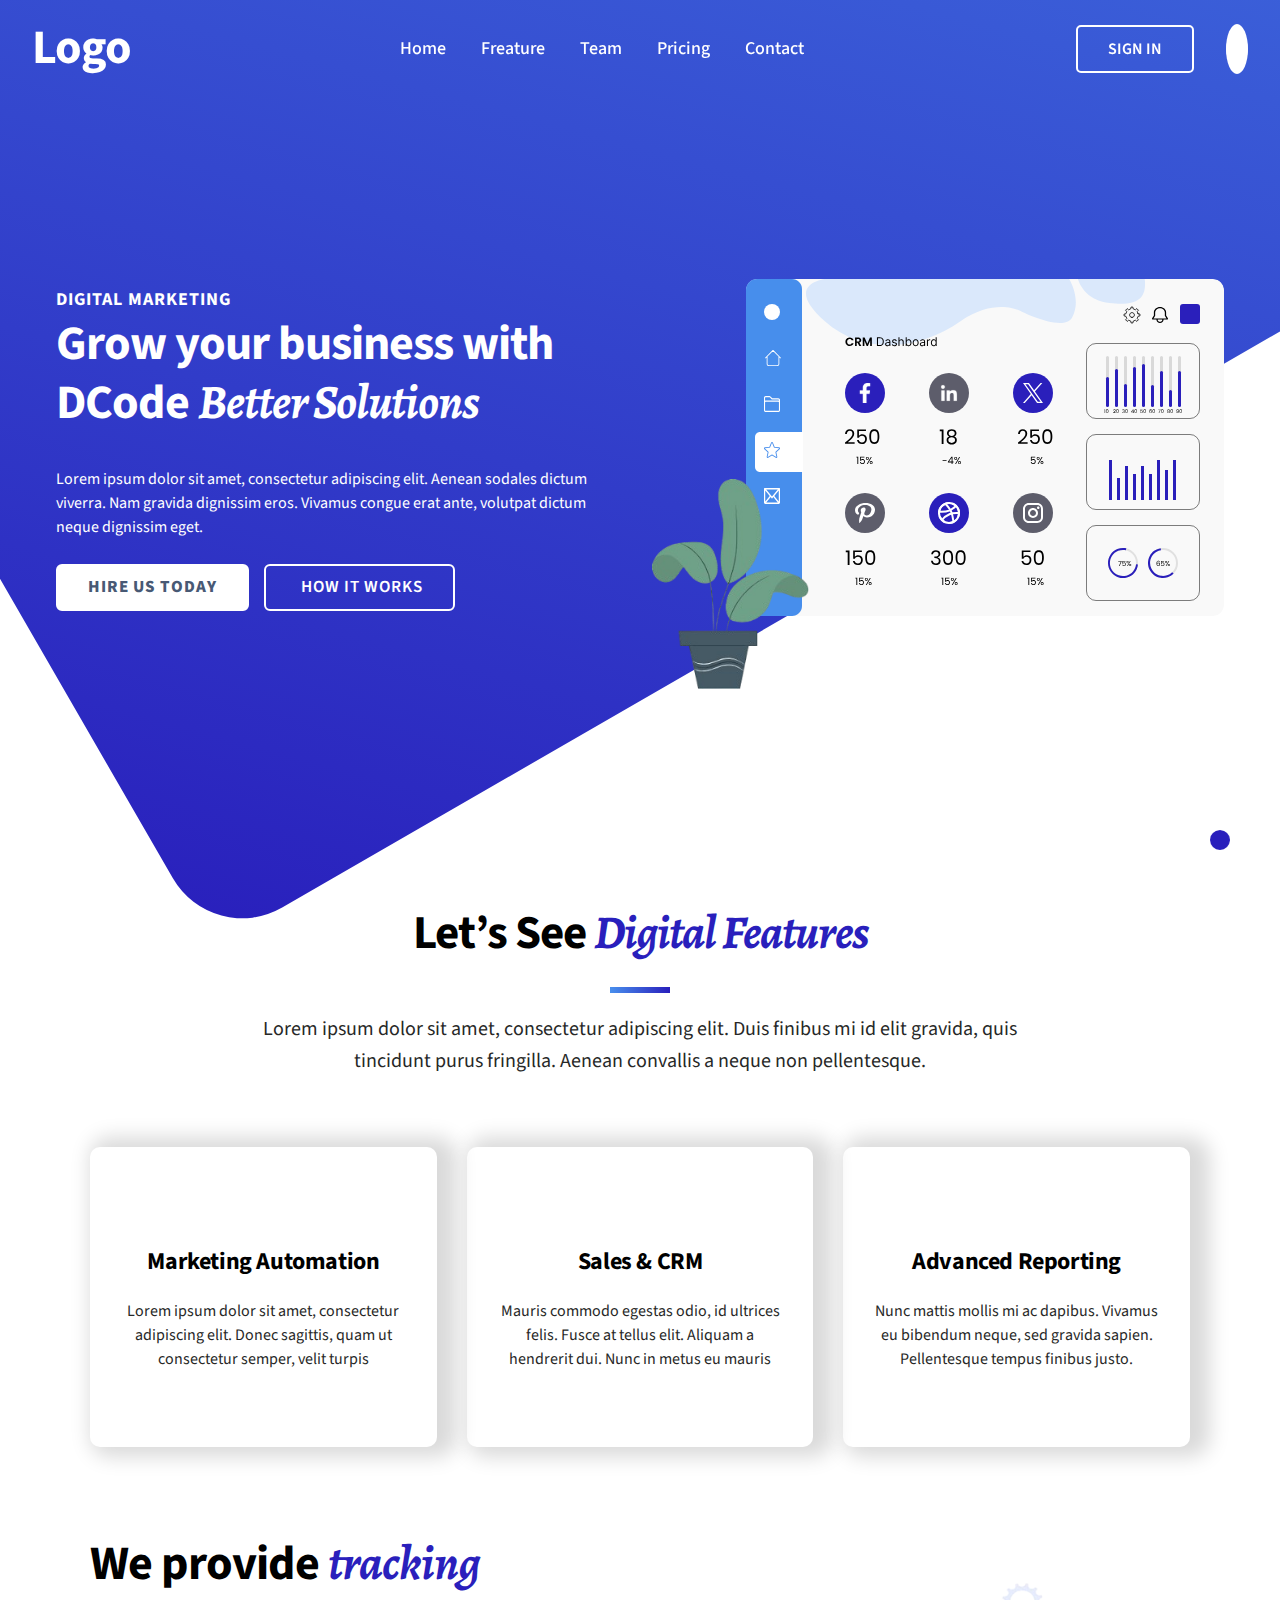
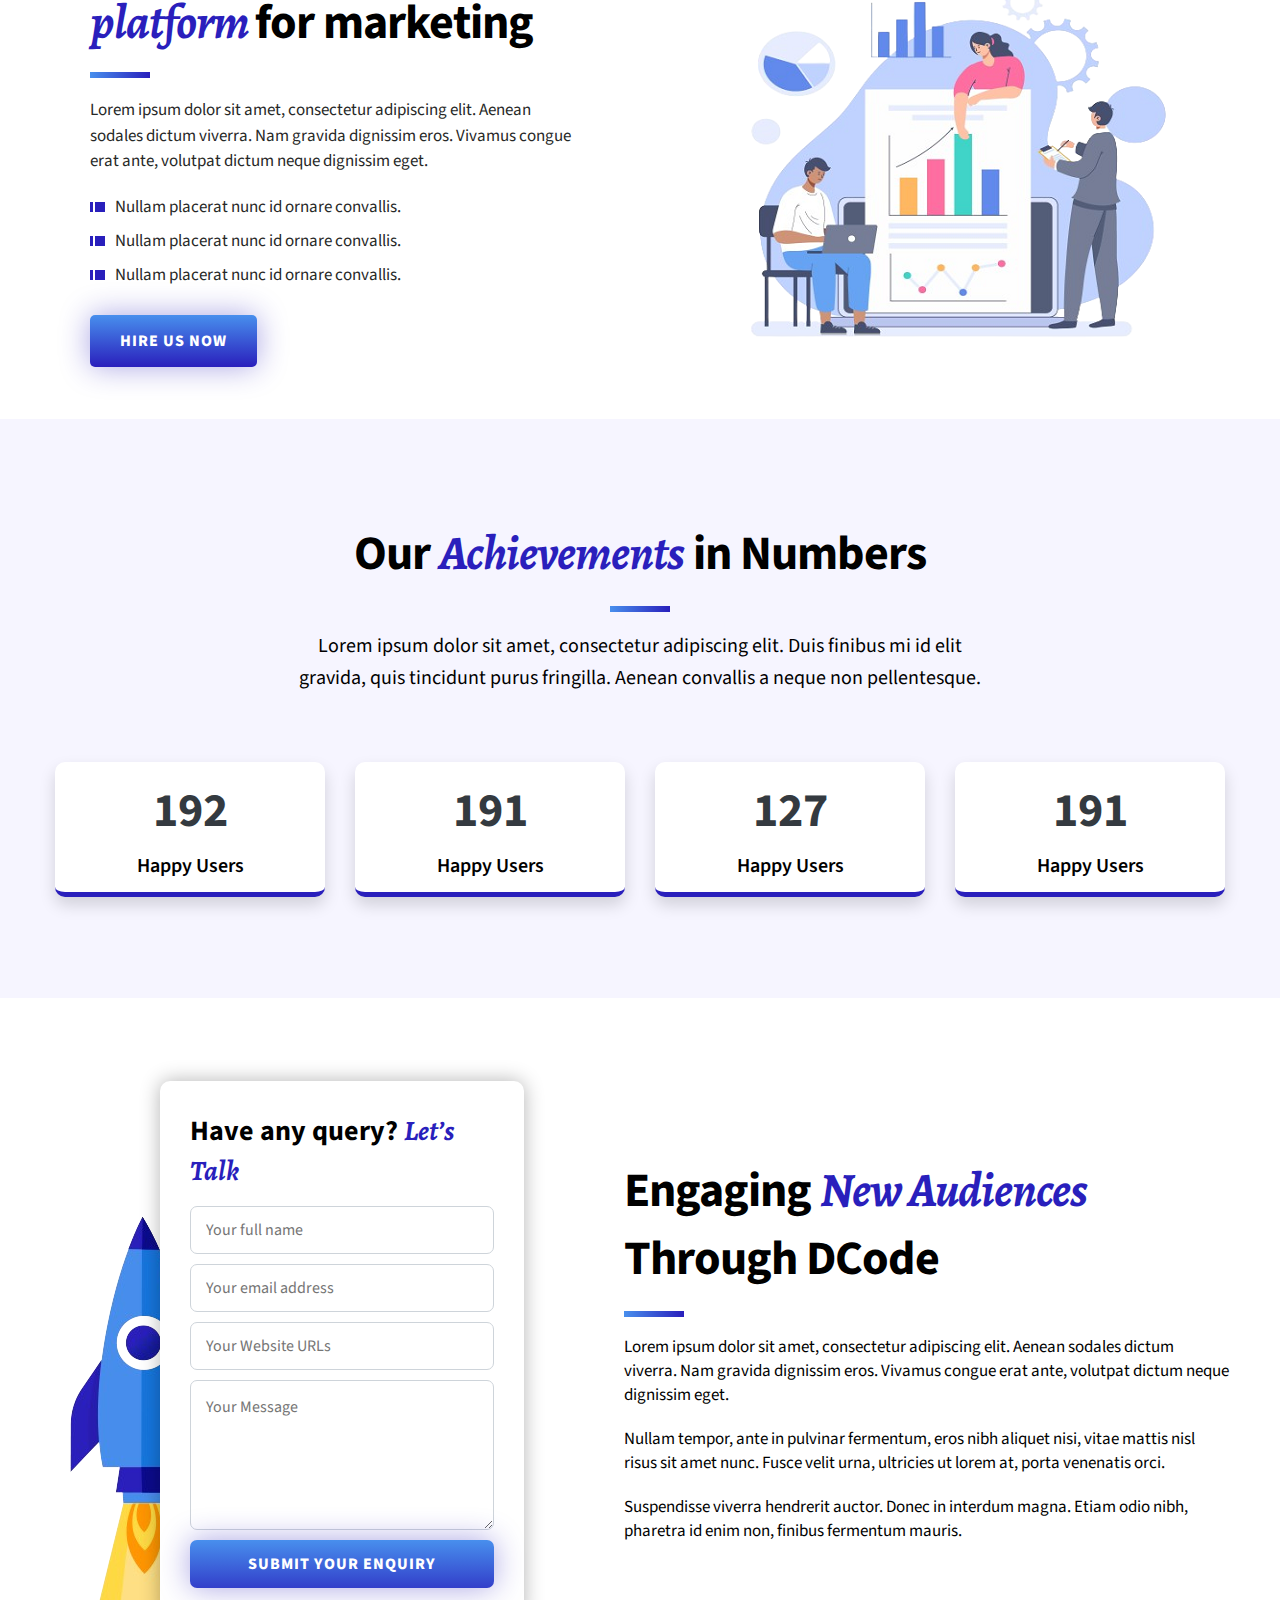
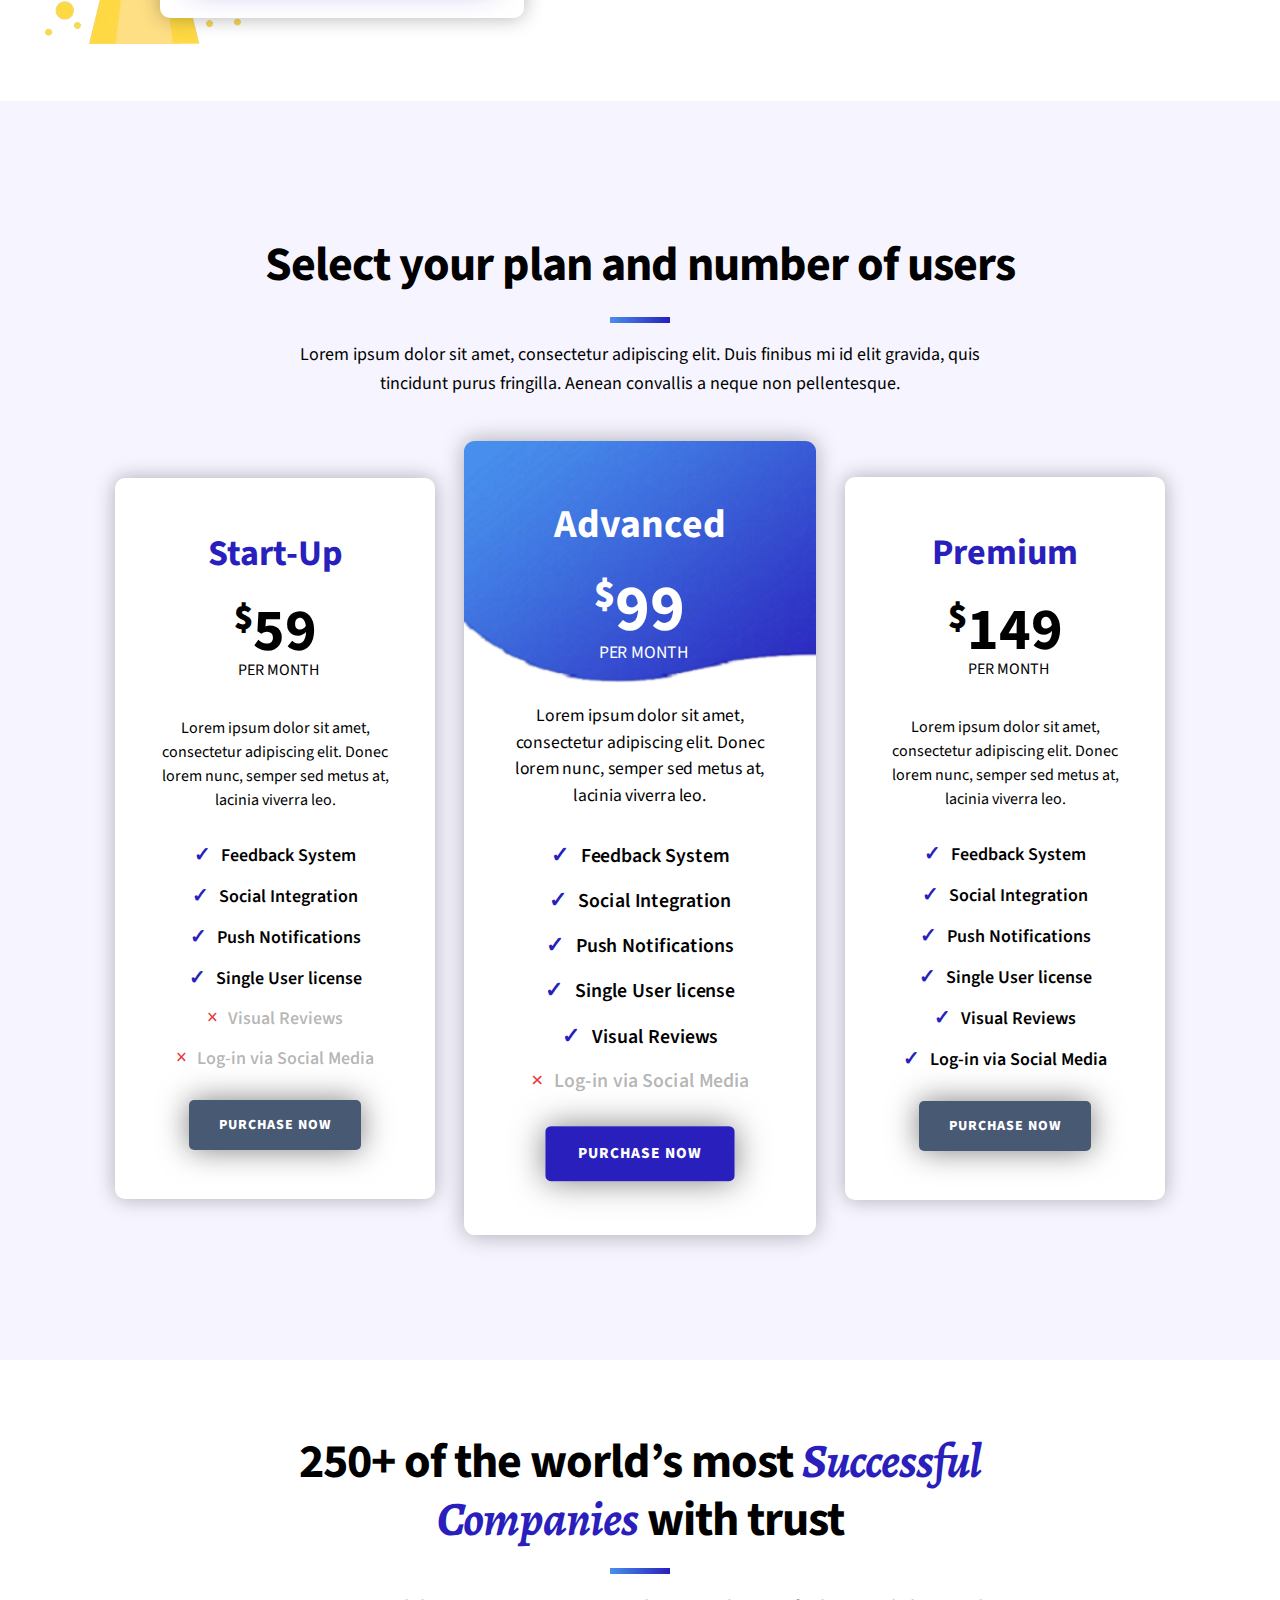
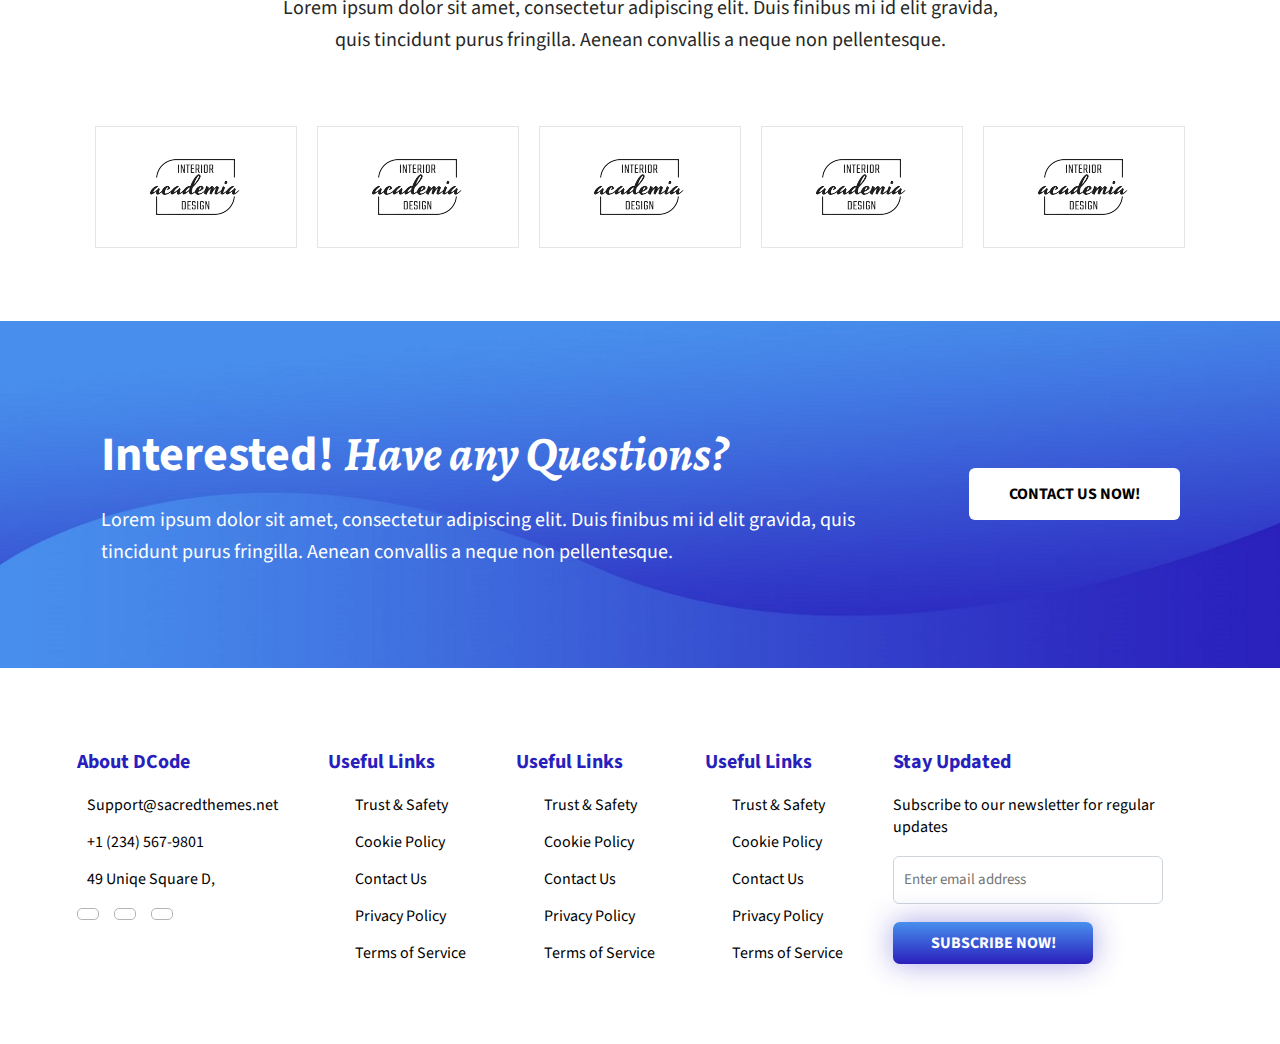
==== commit 6ce38b3e: "solved the reponsive problem and made new page login" ====
--- a/index.html
+++ b/index.html
@@ -31,7 +31,7 @@
 
 </head>
 
-<body>
+<body class="">
 
     <!-- header-section -->
     <header>
@@ -74,7 +74,7 @@
                         </ul>
                     </li>
                     <li><a href="">Contact</a><i class="fas fa-chevron-down"></i>
-                        
+
                     </li>
                 </ul>
             </div>
@@ -110,21 +110,35 @@
 
 
     <!-- hero-section -->
-    <section class="hero-section">
+    <section class="hero-section ">
         <div class="hero-banner page-header section-padding style-dark full-height dc-six right-col-full">
+
             <div class="hero-heading">
-                <span class="sub-title ">Digital Marketing</span>
-                <h1>Grow your business with DCode <span id="better">Better Solutions </span></h1>
-                <p>Lorem ipsum dolor sit amet, consectetur adipiscing elit. Aenean sodales dictum viverra. Nam gravida
+
+                <span class="sub-title slide-in-left">Digital Marketing</span>
+                <h1 class="slide-in-left">Grow your business with DCode <span id="better">Better Solutions </span>
+                </h1>
+                <p class="slide-in-left">Lorem ipsum dolor sit amet, consectetur adipiscing elit. Aenean sodales
+                    dictum
+                    viverra. Nam gravida
                     dignissim eros. Vivamus congue erat ante, volutpat dictum neque dignissim eget.</p>
-                <div class="hero-btn">
+                <div class="hero-btn slide slide-in-left">
                     <a href="" id="white-btn">Hire Us Today</a>
                     <a href=""><i class="fa-solid fa-circle-play"></i>How it works</a>
                 </div>
             </div>
-            <img src="images/Frame 1.svg" alt="">
-            <div class="Plant-pot"><img src="images/hero-banner-img.png" alt=""></div>
-        </div>
+            <div class="hero-banner-img">
+                <img src="images/Frame 1.svg" alt="">
+                <div class="Plant-pot"><img src="images/hero-banner-img.png" alt=""></div>
+            </div>
+
+        </div>
+        </div>
+        <!-- bottom to top -->
+        <a href="#">
+            <div class="bottom-to-top-btn"><i class="fas fa-chevron-down"></i></div>
+        </a>
+
     </section>
 
     <!-- main-body-section -->
@@ -278,7 +292,7 @@
                     tincidunt purus fringilla. Aenean convallis a neque non pellentesque.</p>
             </div>
             <div class="plan-card-section">
-                <div class="plan-card">
+                <div class="plan-card slide-in-left">
                     <h3>Start-Up</h3>
                     <div class="plan-cost">
                         <span><sup>$</sup>59</span>
@@ -366,14 +380,15 @@
 
         <!-- contact-section -->
         <section class="contact-us-section">
-            <div class="contact-text">
-                <h2>Interested! <span>Have any Questions?</span> </h2>
-                <p>Lorem ipsum dolor sit amet, consectetur adipiscing elit. Duis finibus mi id elit gravida, quis
-                    tincidunt
-                    purus fringilla. Aenean convallis a neque non pellentesque.</p>
-            </div>
-            <div class="contact-btn"><a href="">Contact Us Now!</a></div>
-
+            <div class="contact-section">
+                <div class="contact-text">
+                    <h2>Interested! <span>Have any Questions?</span> </h2>
+                    <p>Lorem ipsum dolor sit amet, consectetur adipiscing elit. Duis finibus mi id elit gravida, quis
+                        tincidunt
+                        purus fringilla. Aenean convallis a neque non pellentesque.</p>
+                </div>
+                <div class="contact-btn"><a href="">Contact Us Now!</a></div>
+            </div>
         </section>
     </main>
 
@@ -444,6 +459,11 @@
         </div>
     </div>
 
+
+
+
+
+
     <!-- javascript-file-link -->
     <script src="index.js"></script>
 
--- a/style.css
+++ b/style.css
@@ -8,24 +8,33 @@
 body {
     width: 100%;
     overflow-x: hidden;
-    max-width: 1350px;
-
+    /* max-width: 1350px; */
+    /* position: relative; */
     margin: 0 auto;
-
-}
-
-
-@media (min-width: 1400px) {
-    body {
+    display: flex;
+    flex-direction: column;
+    align-items: center;
+    justify-content: center;
+
+
+}
+
+
+@media (min-width: 1360px) {
+    /* body {
         width: 100%;
 
         max-width: 1350px;
-    }
+    } */
 
 
     /* .header {
         width: 1350px !important;
     } */
+    /* .page-header.dc-six:before{
+        width: 100vw !important;
+    } */
+
 }
 
 /* @media (min-width: 1750px) {
@@ -42,15 +51,17 @@
     display: flex;
     gap: 263px;
     align-items: center;
-    justify-content: center;
+    justify-content: space-around;
     color: #fff;
     padding: 20px 49px;
 
 }
-.main-menu{
+
+.main-menu {
     position: relative;
 }
-.sub-menu{
+
+.sub-menu {
     position: absolute;
     top: 100%;
     background-color: #fff;
@@ -68,12 +79,14 @@
     z-index: -1;
     margin-top: 38px;
 }
+
 .main-menu:hover .sub-menu {
     opacity: 1;
     visibility: visible;
     transform: scaleY(1);
     z-index: 1;
 }
+
 .sub-menu li {
     position: relative;
     padding: 8px 15px;
@@ -82,12 +95,14 @@
 .sub-menu li a {
     position: relative;
     display: inline-block;
-    padding-left: 0px; /* Adjust as needed */
+    padding-left: 0px;
+    /* Adjust as needed */
     color: #000;
     text-decoration: none;
     transition: 0.3s ease-in-out;
 }
-.sub-menu li a:hover{
+
+.sub-menu li a:hover {
     padding-left: 30px;
     color: #291fbc;
 }
@@ -98,19 +113,23 @@
     top: 50%;
     left: 0;
     width: 0;
-    height: 3px; /* Line height */
+    height: 3px;
+    /* Line height */
     background: linear-gradient(to right, #488fed 0%, #291fbc 100%);
-    transition: width 0.3s ease, transform 0.3s ease; /* Transition width and transform */
-    transform: translateY(-50%); /* Center the line vertically */
+    transition: width 0.3s ease, transform 0.3s ease;
+    /* Transition width and transform */
+    transform: translateY(-50%);
+    /* Center the line vertically */
     z-index: -1;
 }
 
 .sub-menu li a:hover::before {
-    width: 25px; /* Width of the line */
-}
-
-
-.sub-menu li a{
+    width: 25px;
+    /* Width of the line */
+}
+
+
+.sub-menu li a {
     color: #000;
 }
 
@@ -170,7 +189,8 @@
     gap: 4px;
     align-items: center;
 }
-.nav-bar-links  li i{
+
+.nav-bar-links li i {
     font-size: 13px !important;
 }
 
@@ -219,6 +239,7 @@
     background-image: linear-gradient(-135deg, #4688eb 0%, #291fbc 100%);
     color: #fff;
 }
+
 .fixed .openBtn span::before {
     content: "";
     position: absolute;
@@ -230,19 +251,21 @@
     animation: ripple 1.5s ease-out infinite;
     animation-delay: 0.2s;
     background-color: #1606f594;
-  }
-  
+}
+
 
 @keyframes ripple {
     from {
-      opacity: 1;
-      transform: scale(0);
-    }
+        opacity: 1;
+        transform: scale(0);
+    }
+
     to {
-      opacity: 0;
-      transform: scale(3);
-    }
-  }
+        opacity: 0;
+        transform: scale(3);
+    }
+}
+
 .earn-btn {
     padding: 10px;
     border-radius: 20px;
@@ -256,13 +279,17 @@
 .hero-banner {
     display: flex;
     align-items: center;
-    justify-content: space-around;
-    color: #fff;
-    padding: 160px 90px;
+    justify-content: center;
+    color: #fff;
+    /* padding: 160px 90px; */
     gap: 90px;
-
-}
-
+    width: 100%;
+    background-size: cover;
+}
+
+/* .hero-heading-sub-div{
+    max-width: 1350px;
+} */
 #main-heading {
 
     font-size: 48px;
@@ -273,34 +300,42 @@
 }
 
 /* hero-section -animation */
-.slide-right {
-    -webkit-animation: slide-right 0.8s cubic-bezier(0.250, 0.460, 0.450, 0.940) both;
-    animation: slide-right 0.8s cubic-bezier(0.250, 0.460, 0.450, 0.940) both;
-}
-
-@-webkit-keyframes slide-right {
+.slide-in-left {
+    -webkit-animation: slide-in-left 0.9s cubic-bezier(0.250, 0.460, 0.450, 0.940) both;
+    animation: slide-in-left 0.9s cubic-bezier(0.250, 0.460, 0.450, 0.940) both;
+}
+
+
+
+@-webkit-keyframes slide-in-left {
     0% {
-        -webkit-transform: translateX(-50px);
-        transform: translateX(-50px);
+        -webkit-transform: translateX(-200px);
+        transform: translateX(-200px);
+        opacity: 0;
     }
 
     100% {
-        -webkit-transform: translateX(0px);
-        transform: translateX(0px);
-    }
-}
-
-@keyframes slide-right {
+        -webkit-transform: translateX(0);
+        transform: translateX(0);
+        opacity: 1;
+    }
+}
+
+@keyframes slide-in-left {
     0% {
-        -webkit-transform: translateX(-50);
-        transform: translateX(-50);
+        -webkit-transform: translateX(-200px);
+        transform: translateX(-200px);
+        opacity: 0;
     }
 
     100% {
-        -webkit-transform: translateX(0px);
-        transform: translateX(0px);
-    }
-}
+        -webkit-transform: translateX(0);
+        transform: translateX(0);
+        opacity: 1;
+    }
+}
+
+
 
 
 
@@ -424,6 +459,7 @@
     flex-direction: column;
     gap: 5px;
     line-height: 1.2;
+    width: 600px;
 
 }
 
@@ -465,12 +501,13 @@
 
 .page-header.dc-six:before {
     height: 140%;
-    width: calc(110% - 35px);
+    /* width: calc(110% - 35px) !important; */
+    width: 120%;
     border-radius: 80px;
     background: var(--heading-text-color);
     content: "";
     position: absolute;
-    left: -14%;
+    left: -16%;
     top: -68%;
     transform: rotate(-30deg);
     z-index: -1;
@@ -479,21 +516,30 @@
 .page-header.dc-six {
     position: relative;
 }
-.hero-section{
+
+.hero-section {
+    /* position: relative; */
+    width: 100%;
+}
+
+.hero-banner-img {
     position: relative;
 }
-.Plant-pot{
+
+.Plant-pot {
     position: absolute;
-    top: 360px;
-    left: 685px;
-}
-.Plant-pot img{
+    top: 200px;
+    right: 415px;
+}
+
+.Plant-pot img {
     height: 210px;
 }
 
-.openBtn{
+.openBtn {
     position: relative;
 }
+
 .openBtn span::before {
     content: "";
     position: absolute;
@@ -505,19 +551,20 @@
     animation: ripple 1.5s ease-out infinite;
     animation-delay: 0.2s;
     background-color: #ffffffd2;
-  }
-  
+}
+
 
 @keyframes ripple {
     from {
-      opacity: 1;
-      transform: scale(0);
-    }
+        opacity: 1;
+        transform: scale(0);
+    }
+
     to {
-      opacity: 0;
-      transform: scale(3);
-    }
-  }
+        opacity: 0;
+        transform: scale(3);
+    }
+}
 
 
 .page-header.dc-six:before {
@@ -633,6 +680,9 @@
     color: #000;
 }
 
+.fixed .sub-menu li a:hover {
+    color: #291fbc;
+}
 
 .fixed .nav-bar-links li a {
     color: #000;
@@ -693,6 +743,7 @@
     display: flex;
     padding: 20px 90px;
     width: 100%;
+    max-width: 1350px;
 }
 
 .tracking-para p {
@@ -779,6 +830,10 @@
         background-image: linear-gradient(-135deg, #4688eb 0%, #291fbc 100%);
     }
 
+    .full-height {
+        height: 100% !important;
+    }
+
     h1 {
         font-size: 36px !important;
     }
@@ -795,11 +850,13 @@
         color: #fff;
         z-index: 999;
     }
-    .Plant-pot{
+
+    .Plant-pot {
         left: 0px !important;
         display: none !important;
     }
-    .Plant-pot img{
+
+    .Plant-pot img {
         width: 50px !important;
         height: 50px;
     }
@@ -855,9 +912,17 @@
         font-size: 40px !important;
     }
 
+    .contact-section {
+        flex-direction: column;
+    }
+
     .contact-text {
         text-align: center !important;
         width: 83% !important;
+    }
+
+    .hero-heading {
+        width: 100% !important;
     }
 
     .brand-para p {
@@ -1097,7 +1162,8 @@
     align-items: center;
     gap: 100px;
     position: relative;
-    padding: 50px 50px 0px 160px;
+    padding: 65px 50px 65px 160px;
+    max-width: 1350px;
 }
 
 form {
@@ -1263,6 +1329,7 @@
     justify-content: center;
     gap: 45px;
     padding: 60px 0px;
+    max-width: 1350px;
 }
 
 .plan-card {
@@ -1472,6 +1539,7 @@
 
 .contact-us-section {
     background-image: url(images/bg-2.jpg);
+    background-size: cover;
     width: 100%;
     display: flex;
     align-items: center;
@@ -1479,6 +1547,16 @@
     padding: 100px 0px;
     color: #fff;
     gap: 35px;
+    background-repeat: no-repeat;
+}
+
+.contact-section {
+    max-width: 1350px;
+    display: flex;
+    align-items: center;
+    justify-content: center;
+    gap: 100px;
+
 }
 
 .contact-us-section p {
@@ -1525,7 +1603,8 @@
     width: 100%;
     display: flex;
     justify-content: center;
-    gap: 54px;
+    max-width: 1350px;
+    gap: 50px;
     padding: 80px 20px;
 }
 
@@ -1729,4 +1808,156 @@
 
 .overlay button:hover {
     background: #bbb;
+}
+
+.bottom-to-top-btn i {
+    background-color: #291fbc;
+    padding: 10px;
+    border-radius: 50%;
+    color: #fff;
+    rotate: 180deg;
+    position: fixed;
+    bottom: 50px;
+    right: 50px;
+    z-index: 999;
+    cursor: pointer;
+    scroll-behavior: smooth;
+}
+
+html,
+body {
+    scroll-behavior: smooth;
+}
+
+.hero-section a {
+    position: relative;
+}
+
+.bottom-to-top-btn::before {
+    content: "";
+    position: absolute;
+    width: 100%;
+    height: 100%;
+    background-color: inherit;
+    border-radius: 50%;
+    z-index: -1;
+    animation: ripple 1.5s ease-out infinite;
+    animation-delay: 0.2s;
+    background-color: #1606f594;
+}
+
+@keyframes ripple {
+    from {
+        opacity: 1;
+        transform: scale(0);
+    }
+
+    to {
+        opacity: 0;
+        transform: scale(3);
+    }
+}
+
+.page-header {
+    display: flex;
+    height: 100%;
+    align-items: center;
+}
+
+.full-height {
+    height: 100vh;
+}
+/* login-page-css */
+.log-in-container{
+    background-image: url(images/bg-6.jpg);
+    background-size: cover;
+    background-repeat: no-repeat;
+    height: 100vh;
+    width: 100vw;
+    display: flex;
+    align-items: center;
+    justify-content: center;
+   
+    
+}
+.log-in-inner-box{
+    display: flex;
+    align-items: center;
+    justify-content: center;
+    width: 100%;
+   
+   
+}
+.intro-box{
+    background: linear-gradient(45deg, #488fed 0%, #291fbc 51%, #0f0786 100%);
+    color: #fff;
+    display: flex;
+    flex-direction: column;
+    align-items: center;
+    justify-content: center;
+    padding: 150px 60px;
+    width: 50%;
+}
+.intro-heading h1{
+  
+    font-size: 48px;
+    font-weight: bold;
+    color: var(--heading-text-color);
+    letter-spacing: -1px;
+    margin-bottom: 18px;
+}
+.intro-para p{
+    font-size: 16px;
+    line-height: 1.5;
+    margin-bottom:30px ;
+    /* width: 65%; */
+}
+.intro-btn a{
+    font-size: 17px;
+    letter-spacing: 1px;
+    text-transform: uppercase;
+    font-weight: 800;
+    padding: 14px 30px;
+    border-radius: 5px;
+    line-height: 48px;
+    text-decoration: none;
+    background: #ffffff;
+    color: #485974;
+}
+.form-box{
+    background-color: #fff;
+    padding: 164px 40px;
+    width: 30%;
+}
+.intro-heading span{
+    font-family: 'Alegreya', serif ;
+    font-style: italic;
+}
+.form-box  form a{
+    padding: 0;
+    text-transform: none;
+    letter-spacing: 0;
+    font-size: 18px;
+    font-weight: 600;
+    line-height: 1.3;
+    outline: none !important;
+    box-shadow: none;
+    border-bottom: 2px solid gray;
+    border-radius: 0px;
+    text-decoration: none;
+    text-align: center;
+    margin: 15px 0px;
+}
+.form-box form button{
+    font-size: 14px;
+    letter-spacing: 1px;
+    text-transform: uppercase;
+    font-weight: 800;
+    padding: 0px 30px;
+    line-height: 48px;
+    -webkit-border-radius: 6px;
+    border-radius: 6px;
+    background-image: linear-gradient(to bottom, #488fed 0%, #2a1fbc 100%);
+    border: none;
+    color: #fff;
 }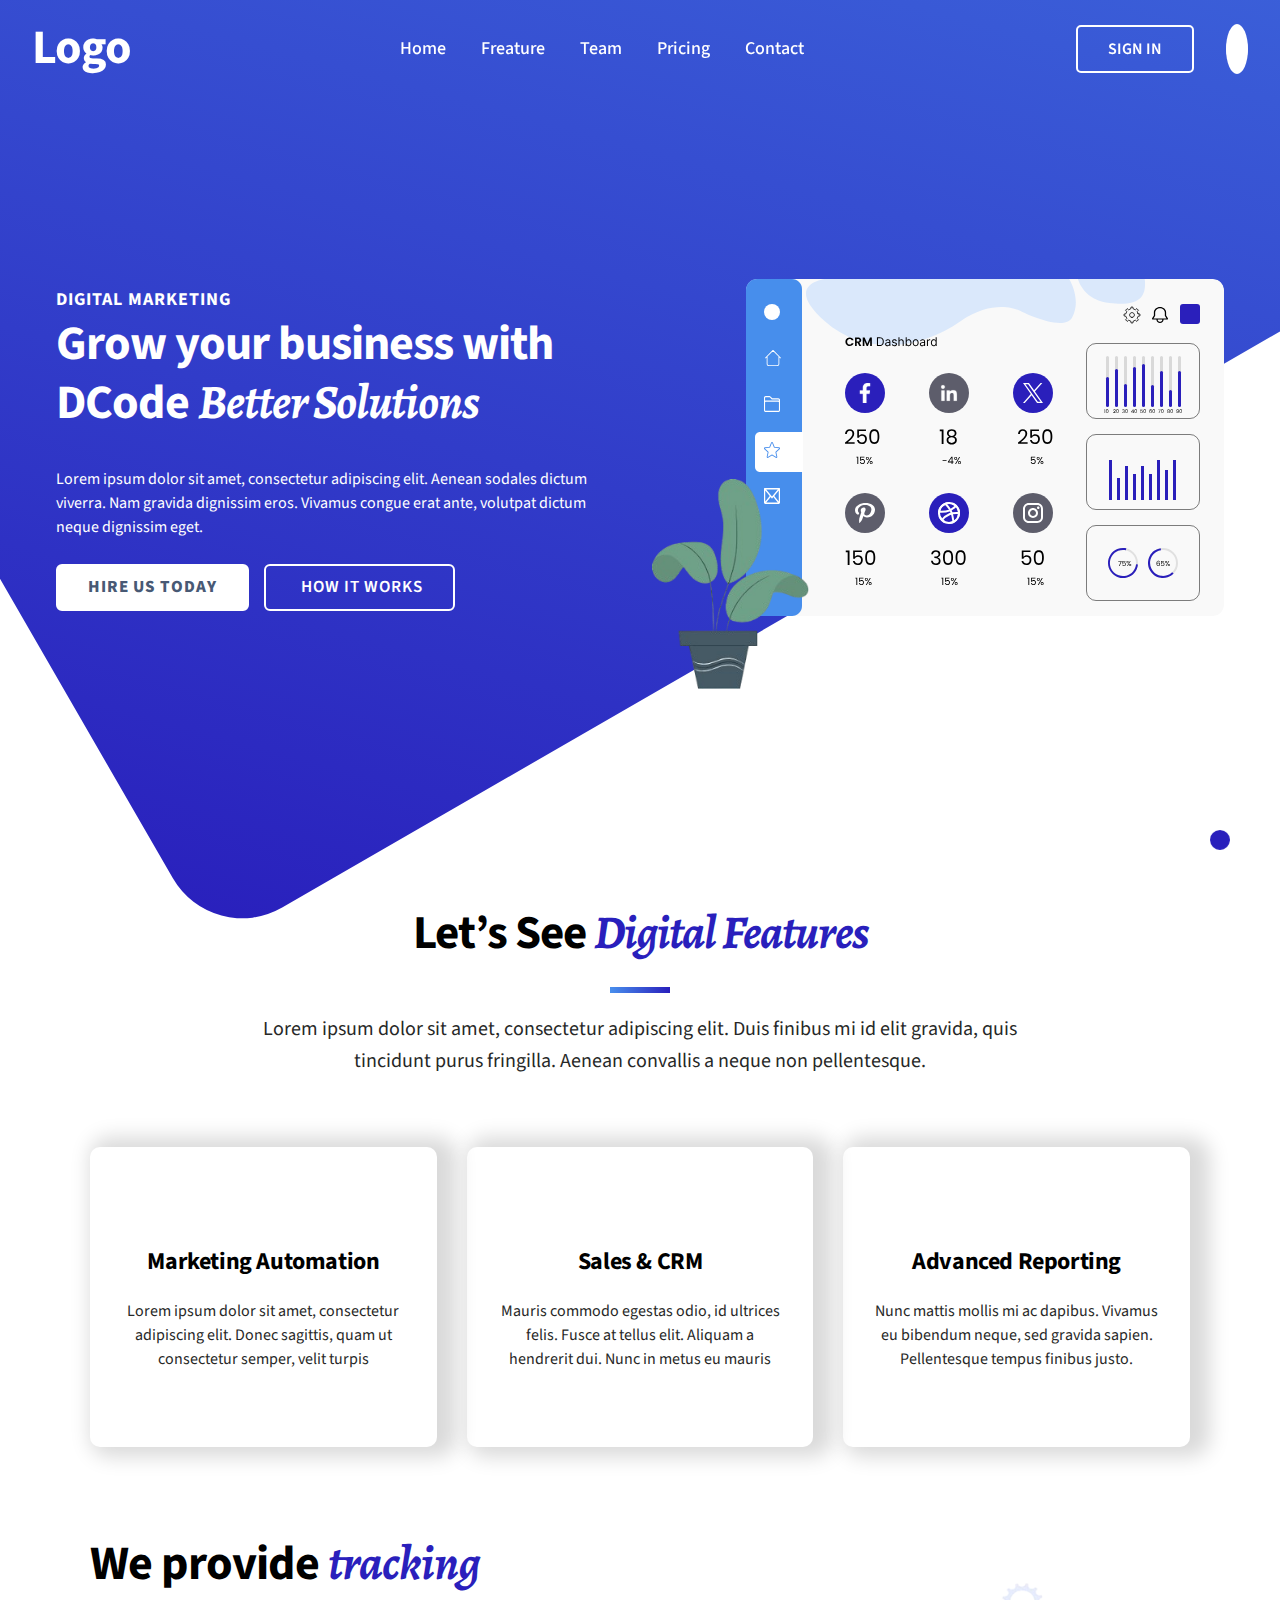
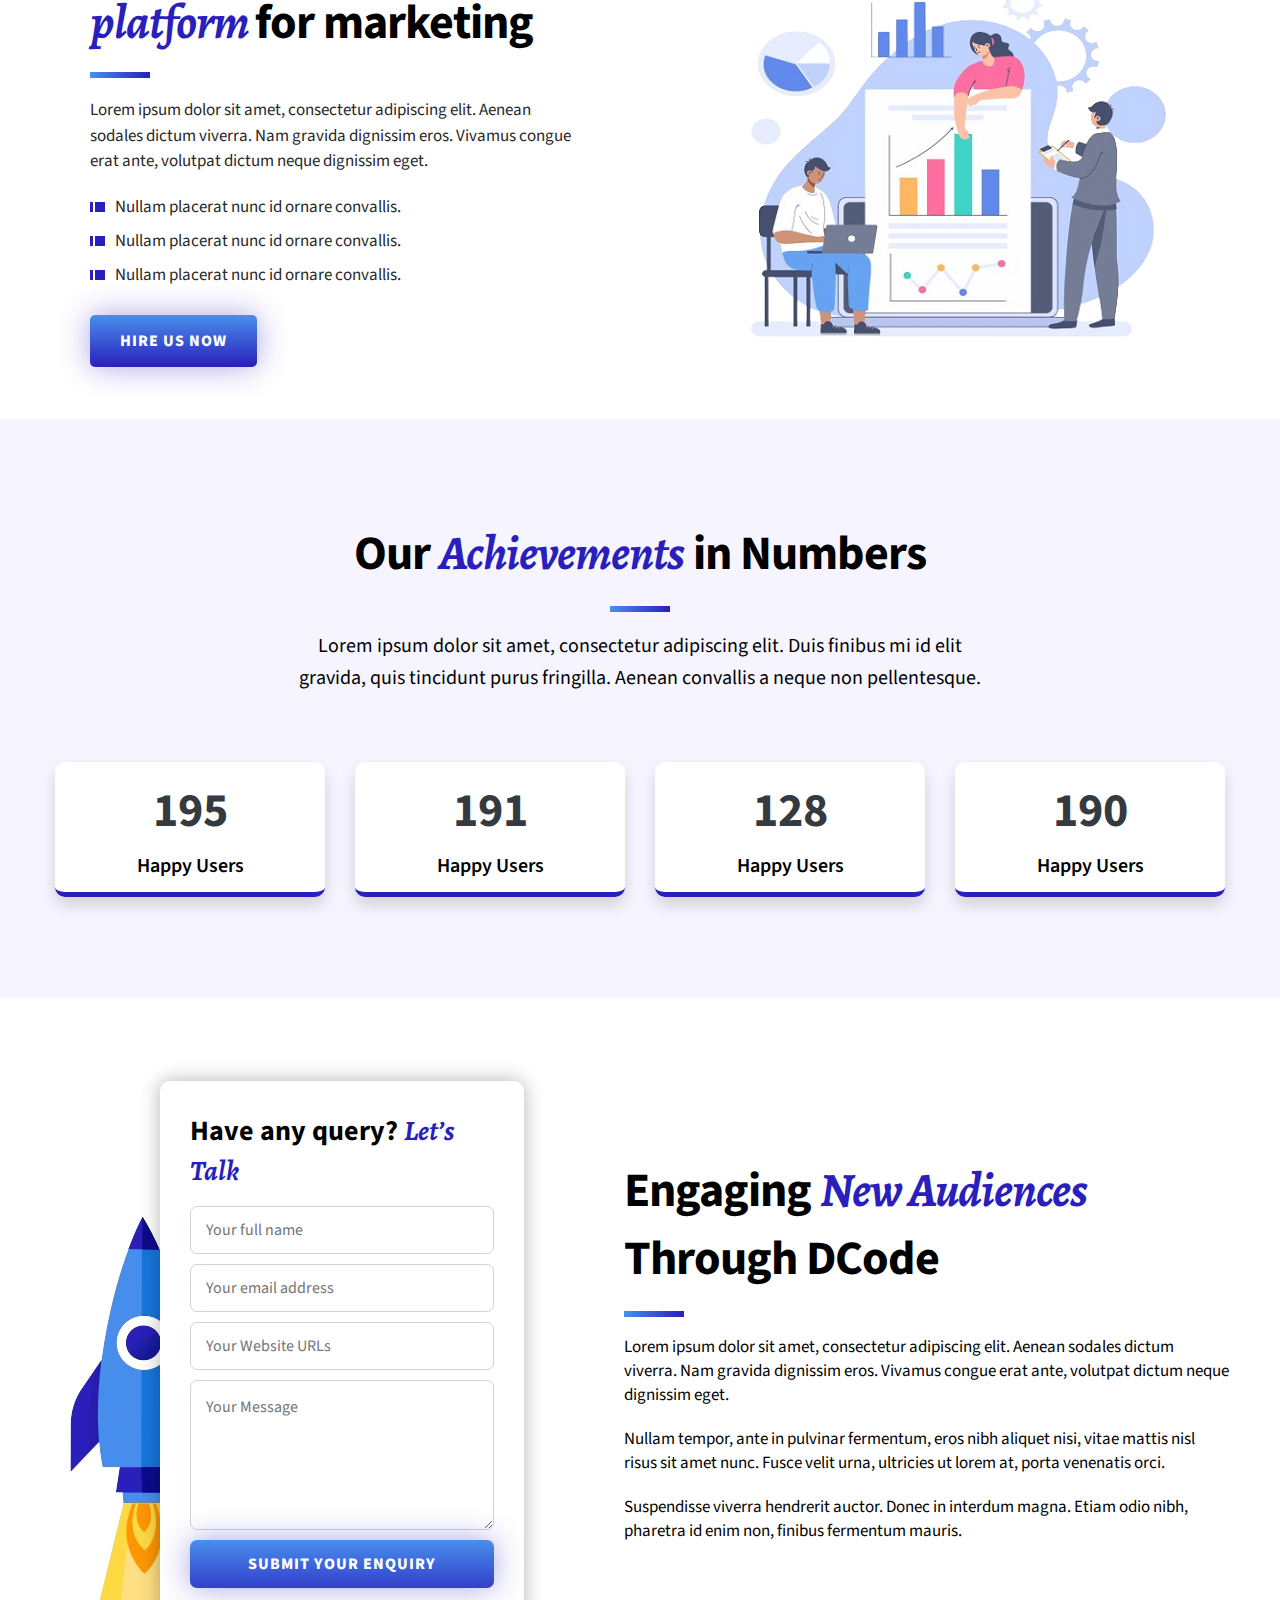
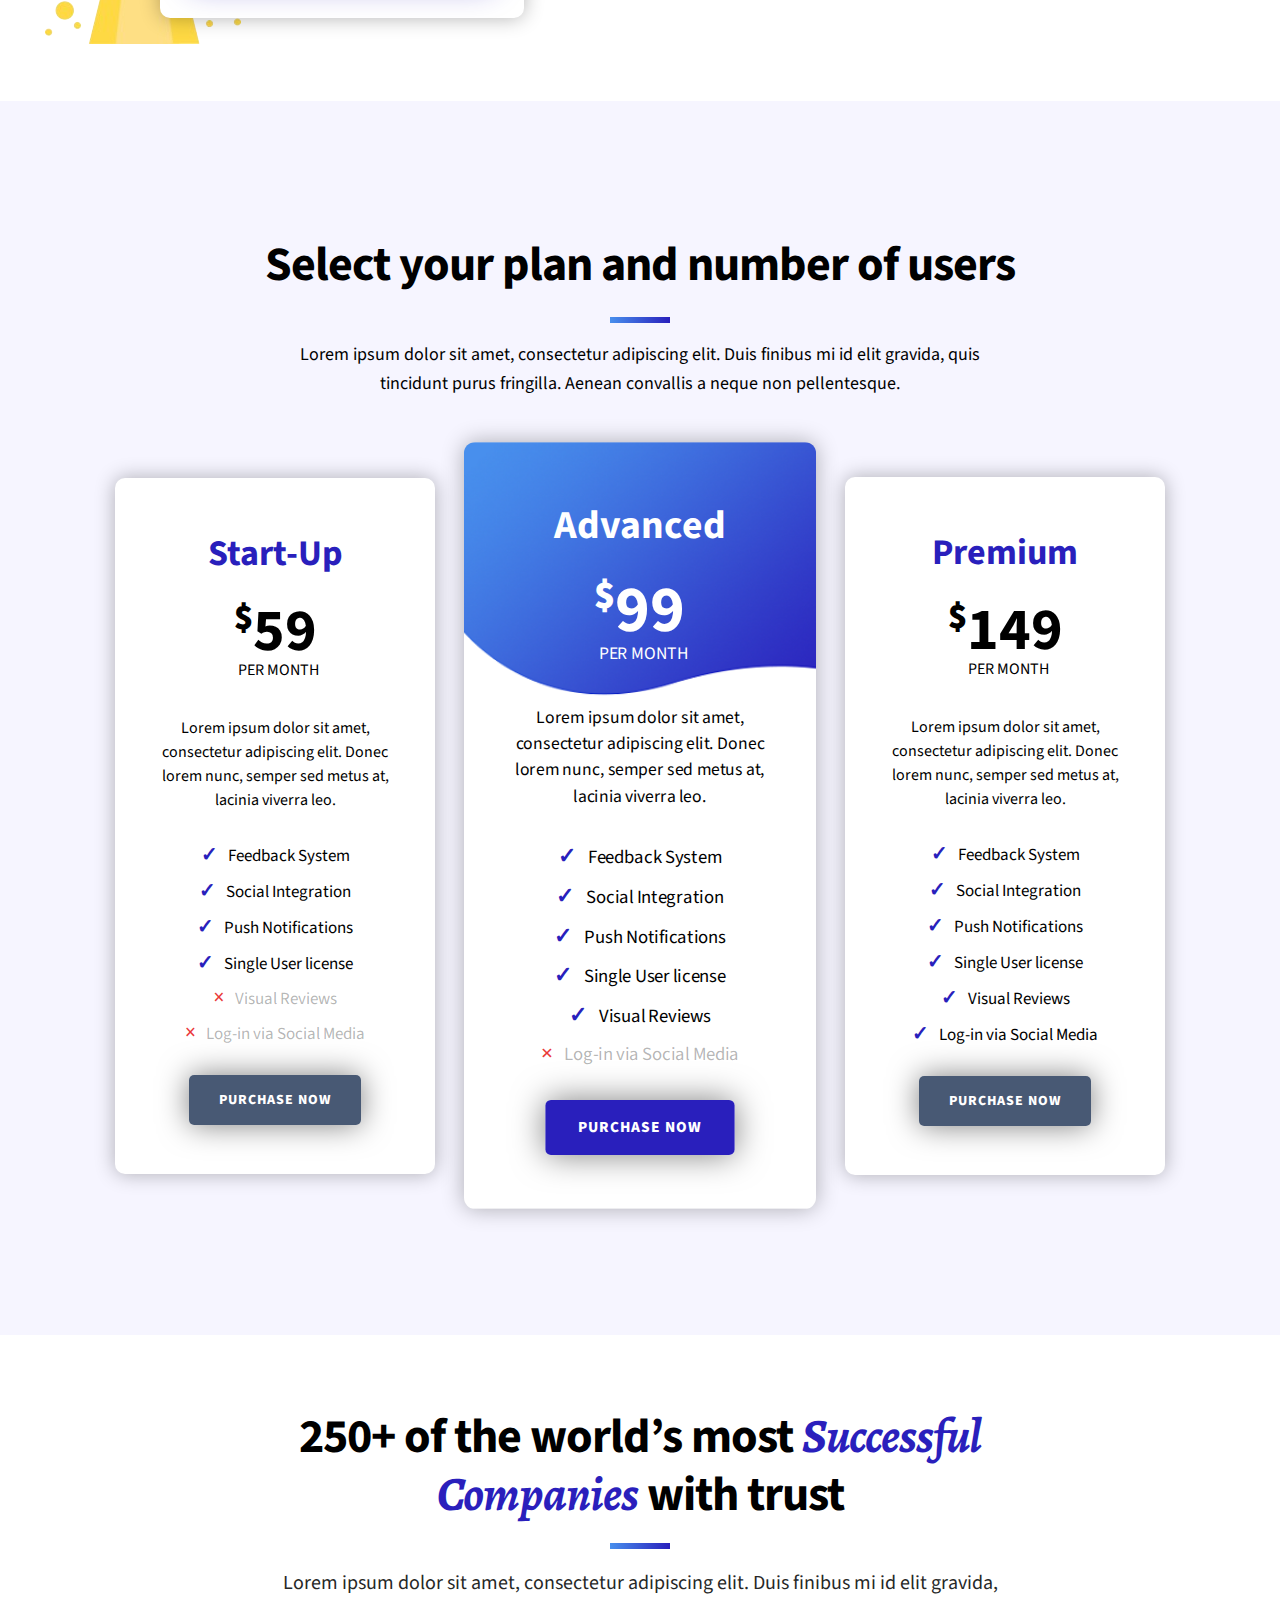
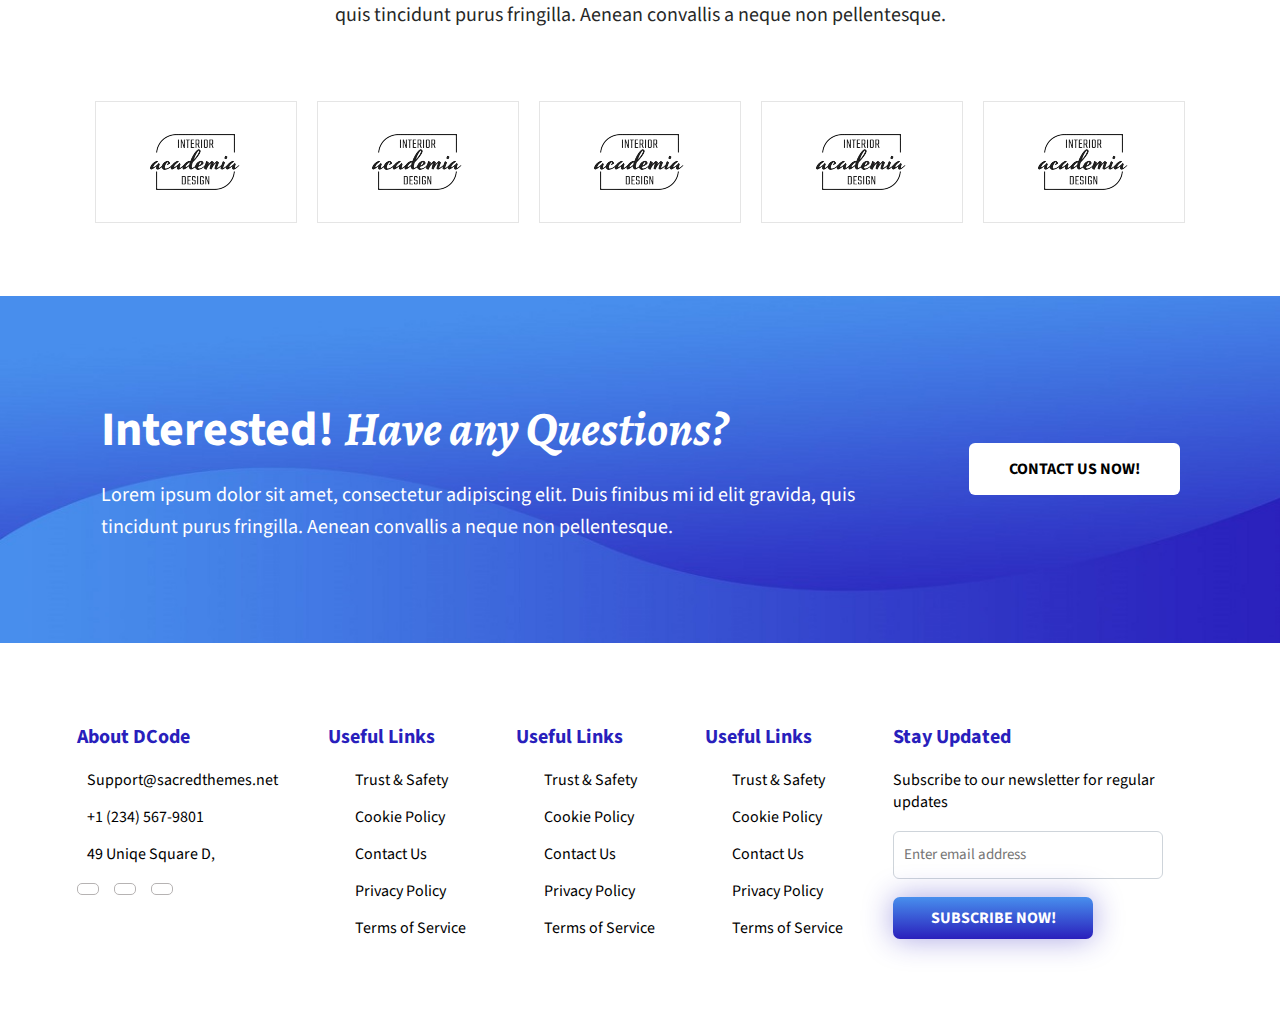
==== commit 73f3d314: "made price page and request demo page" ====
--- a/index.html
+++ b/index.html
@@ -65,7 +65,7 @@
                             <li><a href="">Home</a></li>
                         </ul>
                     </li>
-                    <li class="main-menu"><a href="">Pricing</a><i class="fas fa-chevron-down"></i>
+                    <li class="main-menu"><a href="price.html">Pricing</a><i class="fas fa-chevron-down"></i>
                         <ul class="sub-menu">
                             <li><a href="">Home</a></li>
                             <li><a href="">Home</a></li>
--- a/style.css
+++ b/style.css
@@ -830,8 +830,53 @@
         background-image: linear-gradient(-135deg, #4688eb 0%, #291fbc 100%);
     }
 
+    .price-plan-card {
+        flex-direction: column;
+        gap: 100px !important;
+        width: 100% !important;
+    }
+
+    .plan-cost-box {
+        left: 100px !important;
+    }
+
+    .price-card-row1::before {
+        margin-left: 90px !important;
+    }
+
+    .price-card-text {
+        width: 350px !important;
+    }
+
     .full-height {
         height: 100% !important;
+    }
+
+    .log-in-inner-box {
+        flex-direction: column;
+    }
+
+    .nav-log-in h3 {
+        bottom: 0 !important;
+        border-radius: 6px 6px 0px 0px !important;
+
+    }
+
+    .nav-log-in {
+        position: absolute;
+        bottom: 0px;
+    }
+
+    .form-box {
+        width: 360px !important;
+        padding: 50px 50px !important;
+        border-radius: 0px 0px 6px 6px !important;
+    }
+
+    .intro-box {
+        width: 360px !important;
+        padding: 60px 50px !important;
+        border-radius: 6px 6px 0px 0px !important;
     }
 
     h1 {
@@ -844,9 +889,10 @@
     }
 
     .logo-img-responsive h2 {
-        position: relative;
-        left: 20px;
-        top: 15px;
+        position: absolute;
+        right: 116px;
+        bottom: 2307px;
+        /* top: -89px; */
         color: #fff;
         z-index: 999;
     }
@@ -1472,7 +1518,7 @@
 }
 
 .plan-card-img {
-    background-image: url(images/plan-card-img.png);
+    background-image: url(images/plan-card-header-bg.png);
     background-repeat: no-repeat;
 }
 
@@ -1867,8 +1913,9 @@
 .full-height {
     height: 100vh;
 }
+
 /* login-page-css */
-.log-in-container{
+.log-in-container {
     background-image: url(images/bg-6.jpg);
     background-size: cover;
     background-repeat: no-repeat;
@@ -1877,42 +1924,51 @@
     display: flex;
     align-items: center;
     justify-content: center;
-   
-    
-}
-.log-in-inner-box{
+
+
+}
+
+.log-in-inner-box {
     display: flex;
     align-items: center;
     justify-content: center;
     width: 100%;
-   
-   
-}
-.intro-box{
+    /* padding: 0px 500px; */
+
+
+}
+
+.intro-box {
     background: linear-gradient(45deg, #488fed 0%, #291fbc 51%, #0f0786 100%);
     color: #fff;
     display: flex;
     flex-direction: column;
     align-items: center;
     justify-content: center;
-    padding: 150px 60px;
-    width: 50%;
-}
-.intro-heading h1{
-  
+    padding: 130px 50px;
+    width: 600px;
+    border-radius: 10px 0px 0px 10px;
+    position: relative;
+    box-shadow: 0px 0px 20px 0px rgba(0, 0, 0, 0.1);
+}
+
+.intro-heading h1 {
+
     font-size: 48px;
     font-weight: bold;
     color: var(--heading-text-color);
     letter-spacing: -1px;
     margin-bottom: 18px;
 }
-.intro-para p{
+
+.intro-para p {
     font-size: 16px;
     line-height: 1.5;
-    margin-bottom:30px ;
+    margin-bottom: 30px;
     /* width: 65%; */
 }
-.intro-btn a{
+
+.intro-btn a {
     font-size: 17px;
     letter-spacing: 1px;
     text-transform: uppercase;
@@ -1923,17 +1979,29 @@
     text-decoration: none;
     background: #ffffff;
     color: #485974;
-}
-.form-box{
+    transition: 0.3s ease-in-out;
+}
+
+.intro-btn a:hover {
+    color: #291fbc;
+    background-color: #dae0e5;
+    border-color: #d3d9df;
+}
+
+.form-box {
     background-color: #fff;
-    padding: 164px 40px;
-    width: 30%;
-}
-.intro-heading span{
-    font-family: 'Alegreya', serif ;
+    padding: 145px 40px;
+    width: 400px;
+    border-radius: 0px 10px 10px 0px;
+    box-shadow: 0px 0px 20px 0px rgba(0, 0, 0, 0.1);
+}
+
+.intro-heading span {
+    font-family: 'Alegreya', serif;
     font-style: italic;
 }
-.form-box  form a{
+
+.form-box form a {
     padding: 0;
     text-transform: none;
     letter-spacing: 0;
@@ -1942,14 +2010,26 @@
     line-height: 1.3;
     outline: none !important;
     box-shadow: none;
-    border-bottom: 2px solid gray;
+    border-bottom: 2px solid rgb(167, 166, 166);
+    display: inline-block;
     border-radius: 0px;
     text-decoration: none;
     text-align: center;
     margin: 15px 0px;
-}
-.form-box form button{
-    font-size: 14px;
+    color: #000;
+    transition: 0.5s ease-in-out;
+}
+
+.form-box form a:hover {
+
+    border-bottom: 2px solid rgb(116, 115, 115);
+
+}
+
+
+
+.form-box form button {
+    font-size: 16px;
     letter-spacing: 1px;
     text-transform: uppercase;
     font-weight: 800;
@@ -1957,7 +2037,380 @@
     line-height: 48px;
     -webkit-border-radius: 6px;
     border-radius: 6px;
+    background: linear-gradient(to bottom, #488fed 0%, #2a1fbc 100%);
+    border: none;
+    color: #fff;
+    cursor: pointer;
+    box-shadow: 0px 0px 30px 0px rgba(42, 31, 188, 0.4);
+}
+
+.form-box form button:hover {
+    background: #291fbc;
+
+}
+
+.line-btn {
+    text-align: center;
+}
+
+.nav-log-in h3 {
+    position: absolute;
+    bottom: 420px;
+    right: 0px;
+    color: #000;
+    background-color: #fff;
+    padding: 10px;
+    border-radius: 6px 0px 0px 6px;
+}
+
+/* price-page-img */
+.price-hero-banner {
+    background: url(images/half-circle-bg.png) no-repeat scroll bottom center;
+    width: 100%;
+    padding: 195px 0px 130px 0px;
+    background-size: cover;
+    background-repeat: no-repeat;
+    position: relative;
+    text-align: center;
+    color: #fff;
+}
+
+.price-hero-banner ul li {
+    display: inline-block;
+}
+
+.price-hero-banner p {
+    font-size: 20px;
+    line-height: 1.6;
+}
+
+.pricing-links li a::after {
+    content: "/";
+    margin: 0px 10px;
+}
+
+.pricing-links li a {
+    text-decoration: none;
+    color: #fff;
+}
+
+.pricing-links {
+    text-transform: uppercase;
+    font-weight: 600;
+    font-size: 17px;
+    margin: 0px auto 0px;
+    display: table;
+    border-radius: 4px;
+    -webkit-border-radius: 4px;
+    background: rgba(0, 0, 0, 0.08);
+    padding: 10px 30px;
+}
+
+.price-heading h1 {
+    margin-bottom: 18px;
+}
+
+.price-heading p {
+    margin-bottom: 18px;
+}
+
+.pricing-log-in {
+    display: none !important;
+}
+
+.pricing-header {
+    background-color: #fff !important;
+    color: #000;
+}
+
+.pricing-header .nav-bar-links a {
+    color: #000;
+}
+
+.pricing-header .logo-img h1 {
+    color: #000;
+}
+
+.card-section-heading {
+    color: #000;
+    display: flex;
+    flex-direction: column;
+    align-items: center;
+    justify-content: center;
+    gap: 20px;
+    padding: 70px 0px;
+
+}
+
+.card-section-heading h1 {
+    color: #000;
+}
+
+/* .card-section-heading .line{
+    margin: auto;
+} */
+.price-card-row1::before {
+    margin-left: 100px;
+    width: 180px;
+    height: 180px;
+    position: absolute;
+    z-index: -1;
+    content: "";
+    -webkit-border-radius: 50%;
+    border-radius: 50%;
+    -webkit-box-shadow: 0px 0px 20px 0px rgba(0, 0, 0, 0.1);
+    box-shadow: 0px 0px 20px 0px rgba(0, 0, 0, 0.1);
+    /* top: -90px;
+    left: 50%; */
+    /* -webkit-transform: translateX(-50%); */
+    /* transform: translateX(45%); */
+    transform: translateY(-50%);
+}
+
+.price-plan-card {
+    width: 100%;
+    position: relative;
+
+
+}
+
+.plan-cost-box {
+    background: linear-gradient(-135deg, #4688eb 0%, #291fbc 100%);
+    width: 160px;
+    height: 160px;
+    /* padding: 30px 30px; */
+    border-radius: 50%;
+    display: flex;
+    flex-direction: column;
+    gap: 30px;
+    align-items: center;
+    justify-content: center;
+    color: #fff;
+    position: absolute;
+    top: -79px;
+    left: 110px;
+}
+
+/* .price-card-row1 {
+    width: 27.5%;
+} */
+
+.price-plan-card {
+    display: flex;
+    align-items: center;
+    justify-content: center;
+    gap: 30px;
+    padding: 100px 0px;
+    position: relative;
+    width: 1160px;
+
+}
+
+.plan-cost-wrapper {
+    display: flex;
+    align-items: center;
+    justify-content: center;
+    flex-direction: column;
+    gap: 30px;
+    position: relative;
+}
+
+.plan-card-header {
+    display: flex;
+    flex-direction: column;
+    align-items: center;
+    justify-content: center;
+    gap: 18px;
+}
+
+.plan-card-header p {
+    text-align: center;
+}
+
+.price-card-text {
+    display: flex;
+    flex-direction: column;
+    align-items: center;
+    justify-content: center;
+    gap: 45px;
+    box-shadow: 0px 0px 20px 0px rgba(0, 0, 0, 0.1);
+    padding: 120px 35px 50px 35px;
+    border-radius: 10px;
+    width: 370px;
+}
+
+.price-card-btn a {
+    font-size: 16px;
+    letter-spacing: 1px;
+    text-transform: uppercase;
+    font-weight: 700;
+    padding: 0px 30px;
+    line-height: 48px;
+    -webkit-border-radius: 6px;
+    border-radius: 6px;
+    cursor: pointer;
+    -webkit-transition: all 0.5s ease;
+    transition: all 0.5s ease;
+    outline: 0;
+    background-color: #485974;
+    border-color: #485974;
+    -webkit-box-shadow: 0px 0px 30px 0px rgba(0, 0, 0, 0.4);
+    box-shadow: 0px 0px 30px 0px rgba(0, 0, 0, 0.4);
+    text-decoration: none;
+    color: #fff;
+    padding: 15px 37px;
+}
+
+.plan-card-body ul {
+    display: flex;
+    flex-direction: column;
+    gap: 10px;
+    justify-content: center;
+    align-items: center;
+}
+
+.plan-card-body ul li {
+    font-weight: 400;
+    font-size: 17px;
+}
+
+.plan-cost-c {
+    font-size: 60px;
+    font-weight: 700;
+    margin-top: 20px;
+    letter-spacing: -1px;
+    color: var(--white-color);
+    line-height: 0.8;
+    display: flex;
+
+}
+
+.plan-cost-box .plan-validity {
+    text-transform: uppercase;
+    font-size: 16px;
+    font-weight: 400;
+}
+
+.plan-cost-c sup {
+    font-size: 36px;
+}
+
+.card-title h2 {
+    font-size: 36px;
+    font-weight: bold;
+
+    letter-spacing: -0.6px;
+}
+
+.plan-card-header P {
+    font-size: 16px;
+    line-height: 1.5;
+    color: #3f3f3f;
+}
+
+.card-section-heading p {
+    font-size: 20px;
+    text-align: center;
+    width: 60%;
+    color: #424242;
+}
+
+.cost-box-color {
+
+    background: #485974;
+}
+
+.extra-color a {
     background-image: linear-gradient(to bottom, #488fed 0%, #2a1fbc 100%);
-    border: none;
-    color: #fff;
+}
+
+.princing-links li:nth-child(2) {
+    color: #ffffff6b;
+}
+
+#li-colored {
+    color: #ffffff93 !important;
+}
+
+/* demo-page-css */
+.form-container {
+    background: linear-gradient(-135deg, #4688eb 0%, #291fbc 100%);
+    /* height: 100vh; */
+    width: 100vw;
+    padding: 140px 0px 0px 0px;
+    text-align: center;
+    color: #fff;
+}
+
+.form-container h3 {
+    font-size: 32px;
+    font-weight: 600;
+}
+.icon-mobile{
+    font-size: 24px;
+    color: #000;
+    display: flex;
+    align-items: center;
+}
+
+
+.form-container h5 {
+    font-size: 16px;
+    font-weight: 500;
+}
+
+.user-icon::before {
+    content: "\f007";
+    font-family: 'Font Awesome 5 Free';
+    color: #000;
+    font-size: 24px;
+}
+
+
+
+.steps {
+    display: flex;
+    align-items: center;
+    justify-content: center;
+    gap: 400px;
+    padding: 50px 0px;
+}
+
+.tab1 {
+    list-style: none;
+    display: flex;
+    flex-direction: column;
+    gap: 6px;
+    align-items: center;
+
+    width: 100px;
+    height: 100px;
+}
+
+.tab1 a {
+    background-color: #fff;
+    border-radius: 50%;
+    padding: 20px;
+    width: 60px;
+    height: 60px;
+}
+.steps::after{
+    content: "";
+    display: block;
+    height: 2px;
+    position: absolute;
+    color: #fff;
+    background: #fff;
+    width: 440px;
+    top: 288px;
+}
+.form-group{
+    display: flex;
+    flex-direction: column;
+    align-items: flex-start;
+}
+.form-container form{
+    display: flex;
+    flex-direction: column;
+    align-items: center;
 }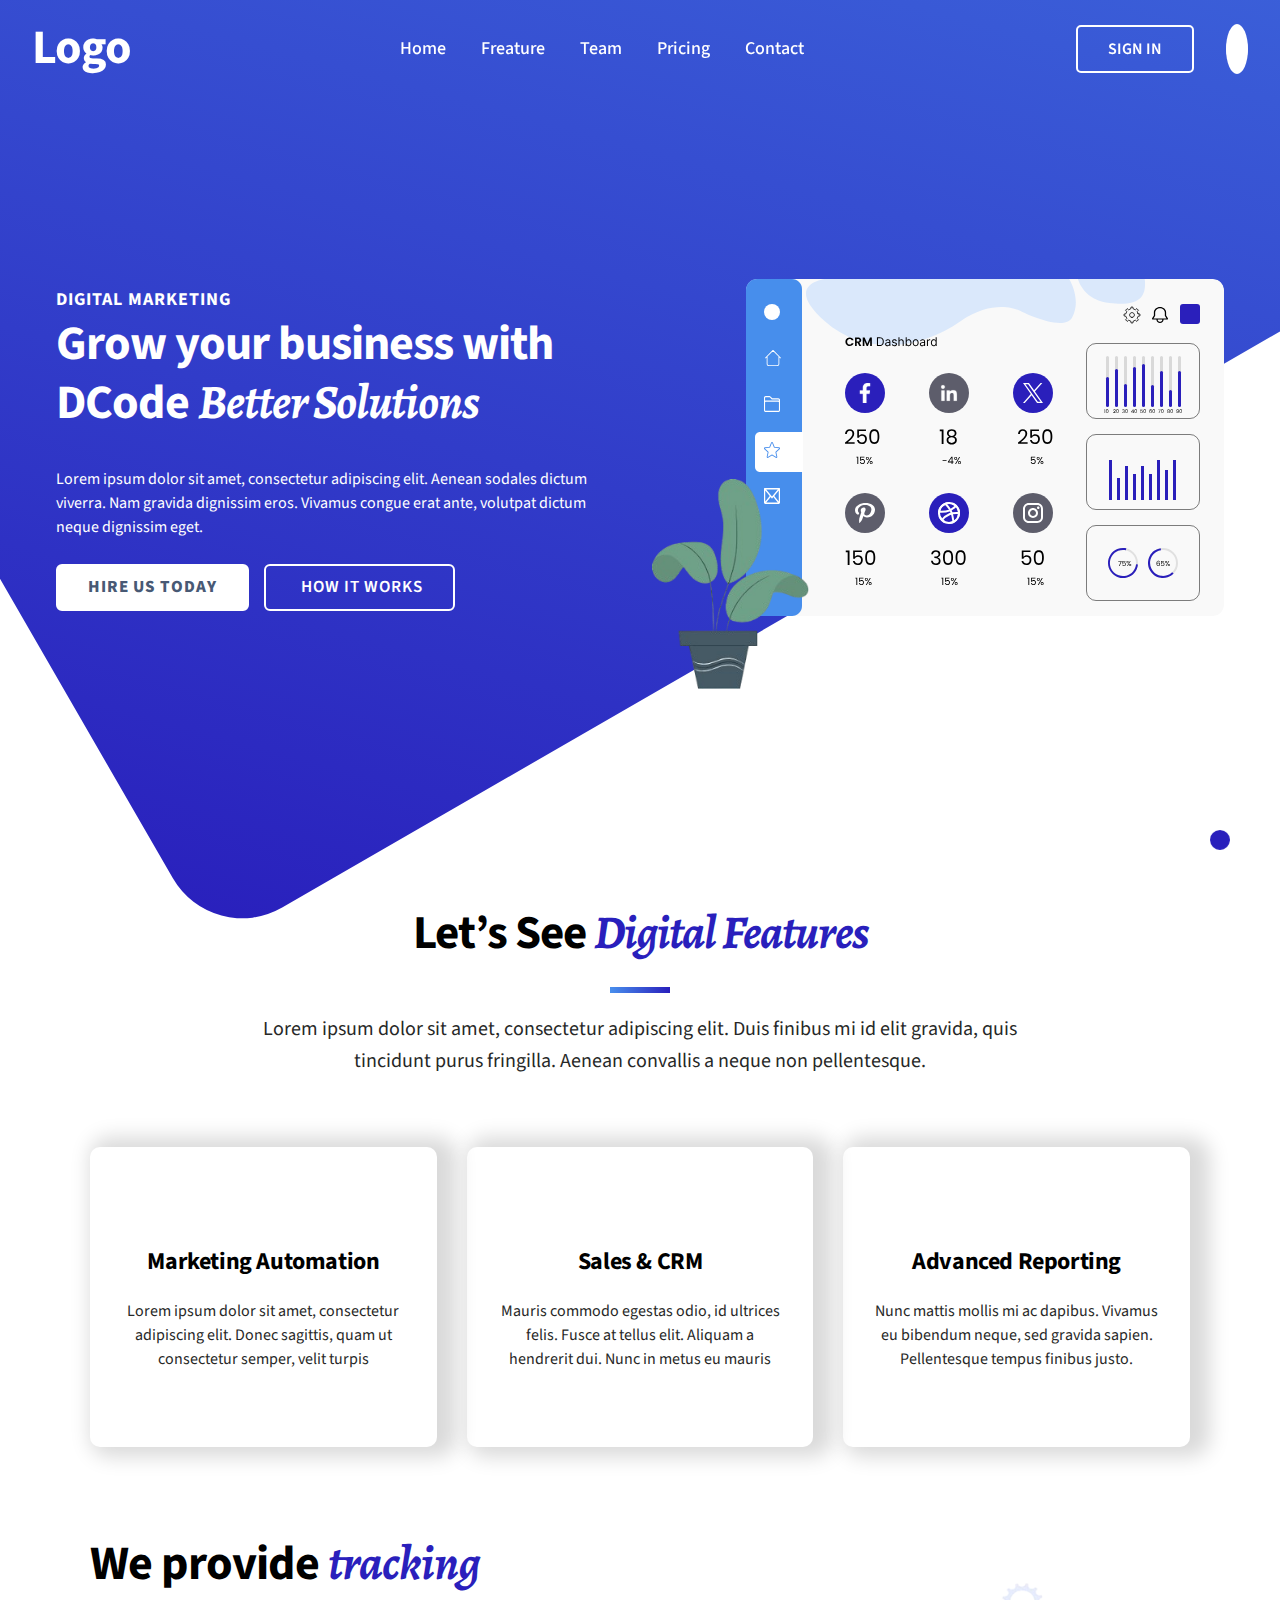
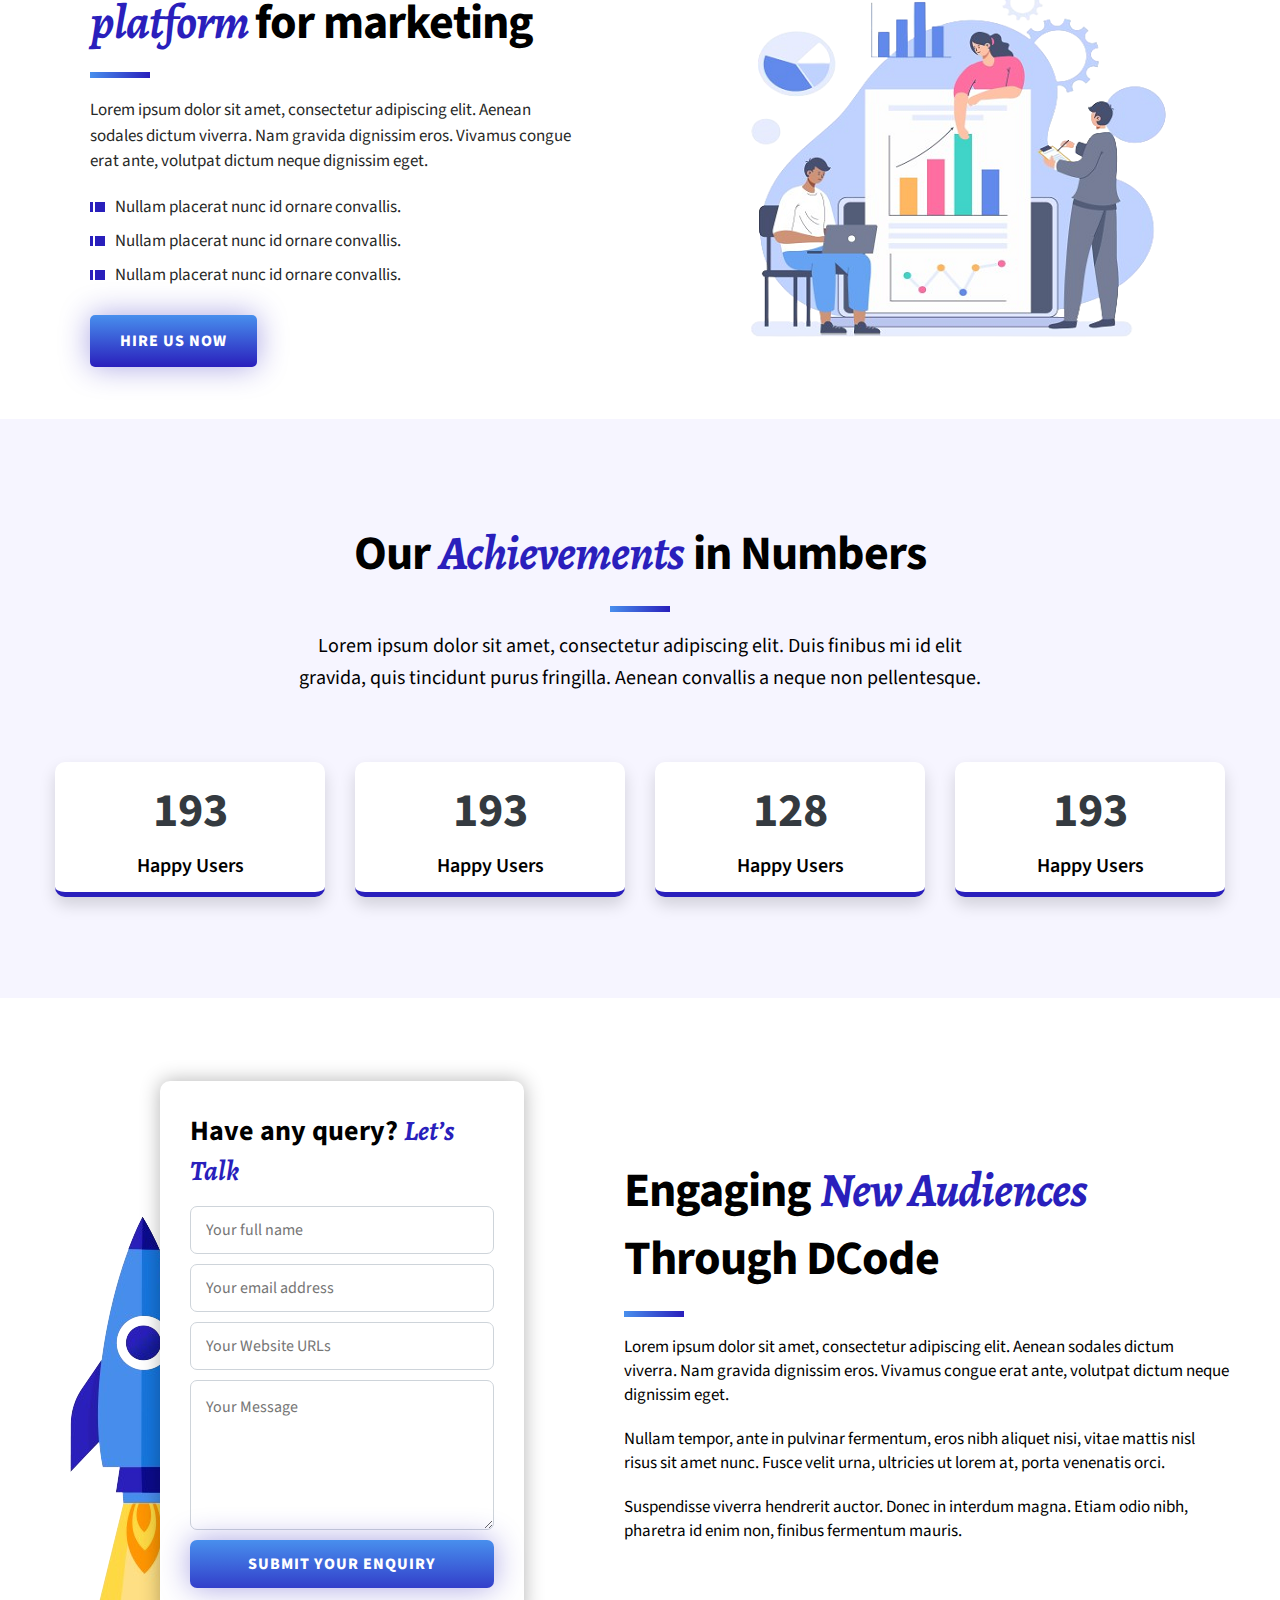
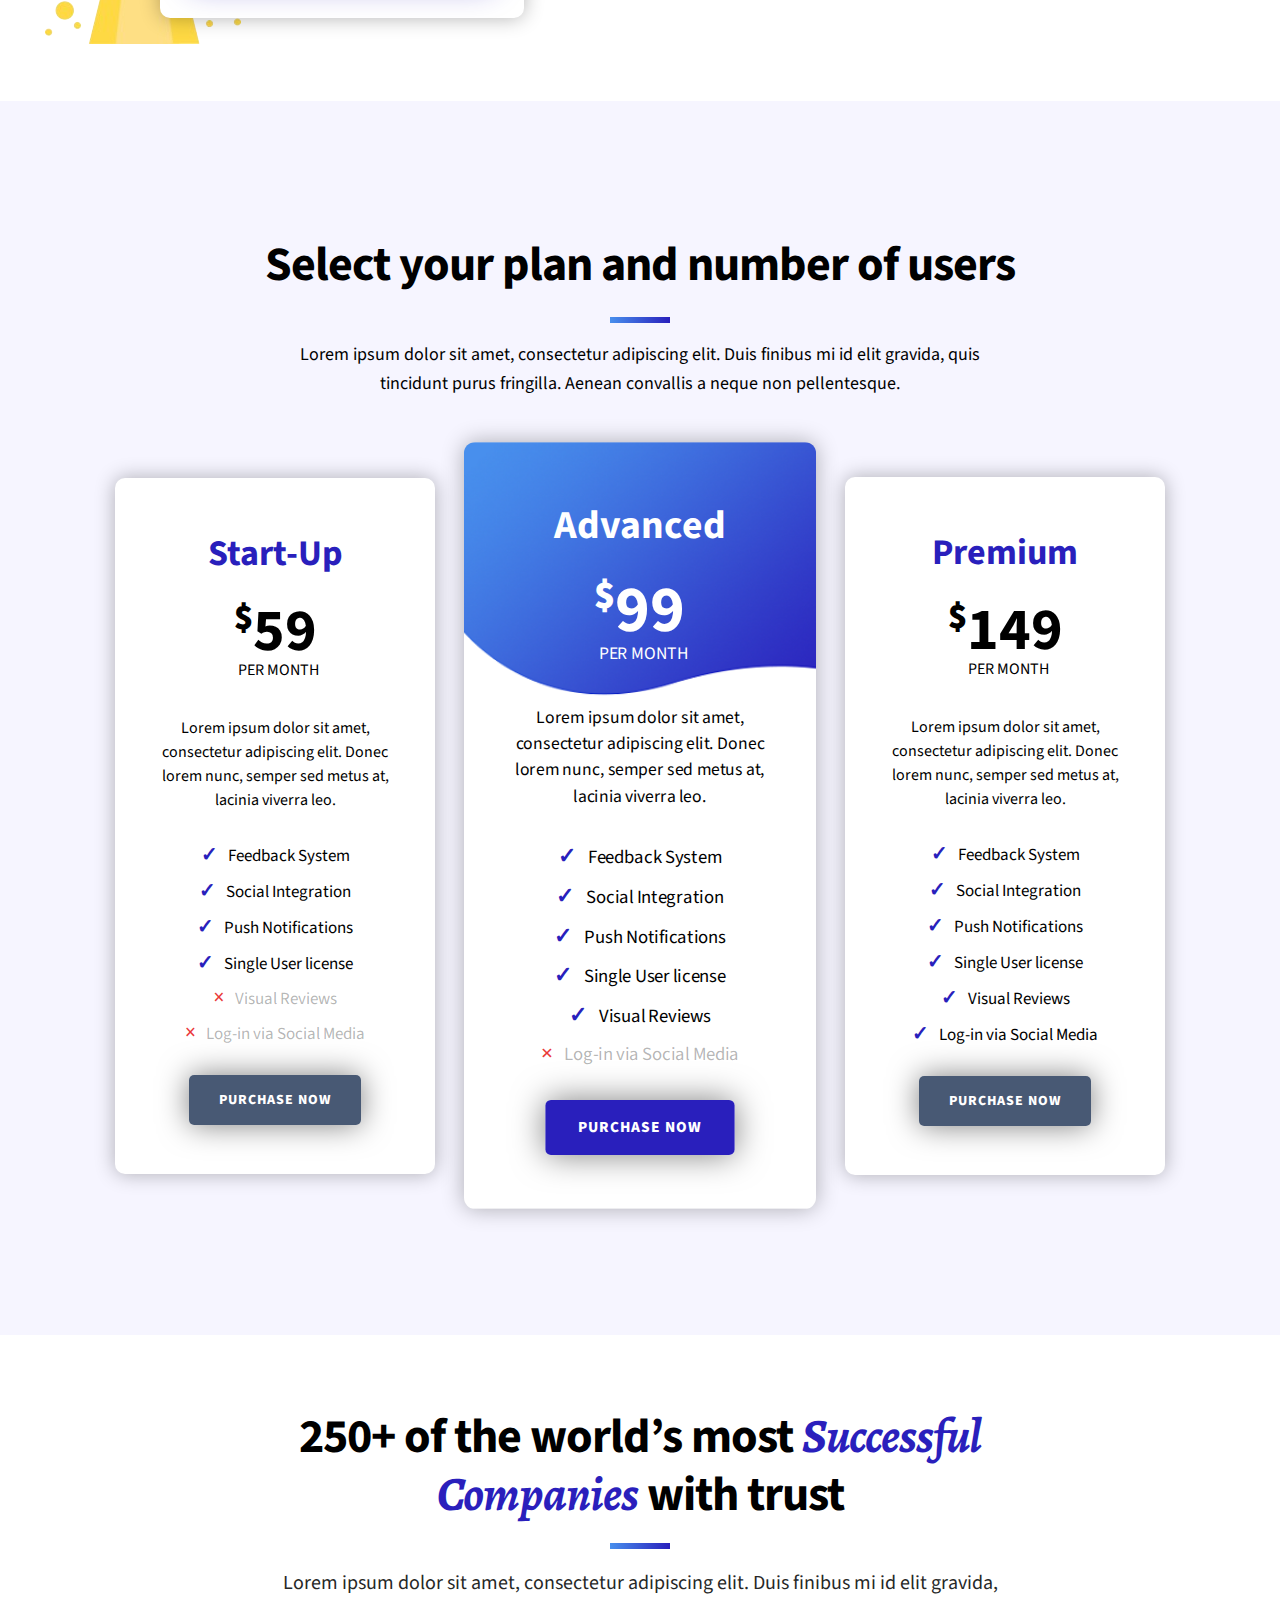
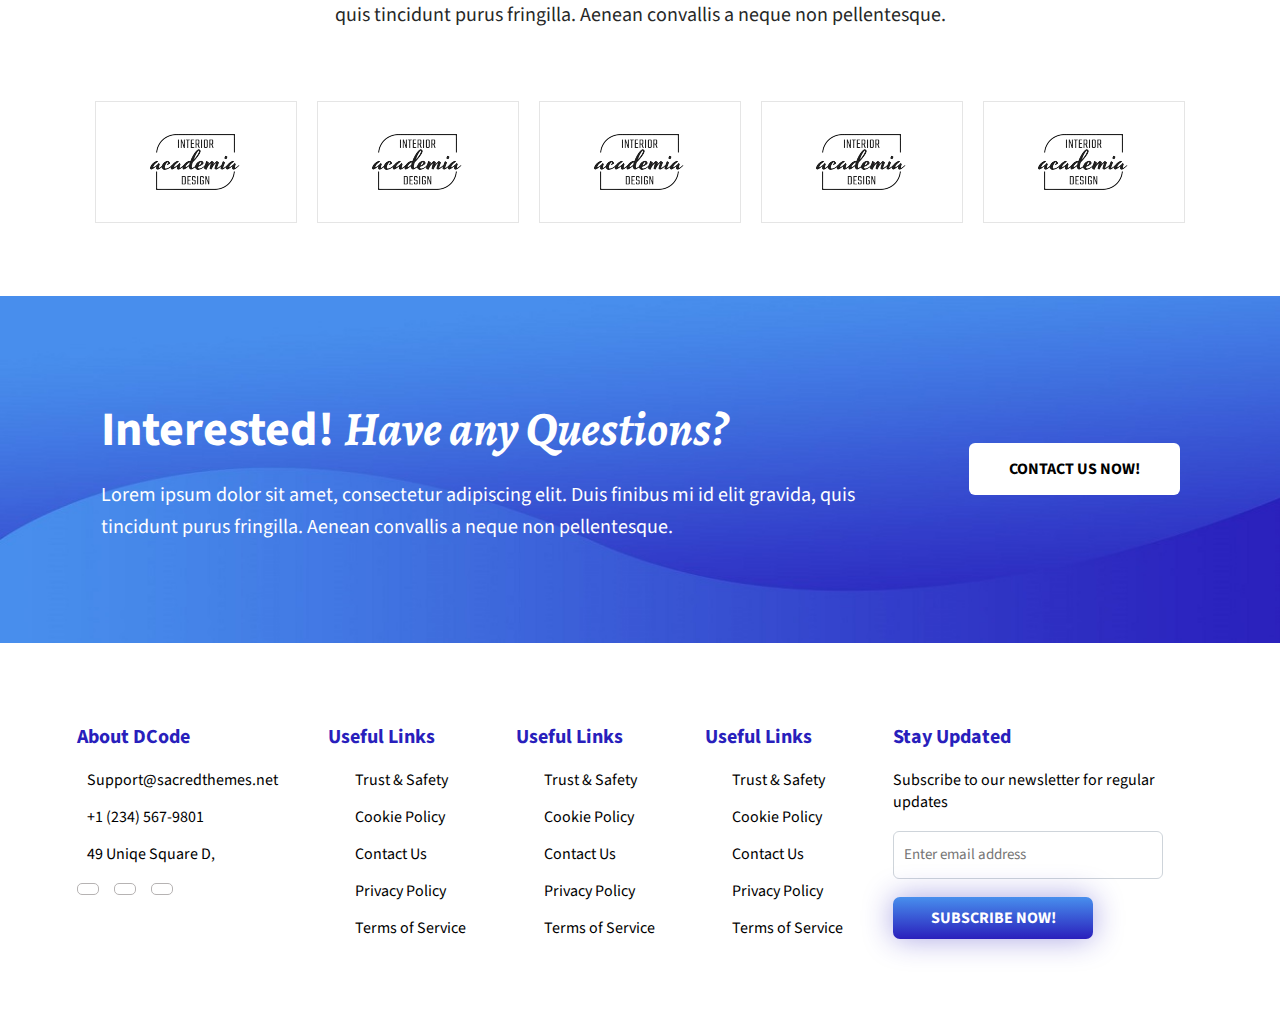
==== commit 49e41a55: "modified the header in responsive mobile screen" ====
--- a/index.html
+++ b/index.html
@@ -41,7 +41,7 @@
             </div>
             <div class="nav-bar">
                 <ul class="nav-bar-links">
-                    <li class="main-menu"><a href="">Home</a><i class="fas fa-chevron-down"></i>
+                    <li class="main-menu"><a href="index.html">Home</a><i class="fas fa-chevron-down"></i>
                         <ul class="sub-menu">
                             <li><a href="">Home</a></li>
                             <li><a href="">Home</a></li>
@@ -85,16 +85,19 @@
                 </div>
 
             </div>
+            <!-- Hamburger & responsive logo -->
+            <div class="hamburger" id="toggleButton"><i class="fa-solid fa-bars"></i></div>
+
 
         </div>
         <div class="nav-bar-responsive " id="navBarResponsive">
-            <div class="nav-bar">
-                <ul class="nav-bar-links">
+            <div class="responsive-links">
+                <ul class="nav-bar-links-responsive">
                     <li><a href="">Home</a></li>
                     <li><a href="">Freature</a></li>
                     <li><a href="">Team</a></li>
-                    <li><a href="">Pricing</a></li>
-                    <li><a href="">Contact</a></li>
+                    <li><a href="price.html">Pricing</a></li>
+                    <li><a href="demo.html">Contact</a></li>
                 </ul>
             </div>
             <div class="sign-in-btn"><a href="">Sign In</a></div>
@@ -102,11 +105,6 @@
 
     </header>
 
-    <!-- Hamburger & responsive logo -->
-    <div class="hamburger" id="toggleButton"><i class="fa-solid fa-bars"></i></div>
-    <div class="logo-img-responsive">
-        <h2>Logo</h2>
-    </div>
 
 
     <!-- hero-section -->
--- a/style.css
+++ b/style.css
@@ -152,9 +152,10 @@
     position: absolute;
     background-color: #fff;
     left: 200px;
+
     height: 400px;
-    padding: 60px 0px 40px 30px;
-    width: 100%;
+    padding: 90px 0px 40px 30px;
+    width: 50%;
     display: none;
     z-index: 999;
 }
@@ -179,10 +180,15 @@
 }
 
 
-.nav-bar-responsive .nav-bar .nav-bar-links a {
-    color: #000;
-}
-
+.nav-bar-links-responsive li a {
+    color: #000;
+    text-decoration: none;
+
+}
+
+.nav-bar-links-responsive li {
+    list-style-type: none;
+}
 
 .nav-bar ul li {
     display: flex;
@@ -696,6 +702,13 @@
 
 }
 
+.pricing-btn {
+    color: #291fbc !important;
+    background-color: #fff;
+    border: solid 2px #291fbc;
+    transition: 0.4s ease-in-out;
+}
+
 .fixed .log-in-btn:hover {
     color: #fff;
     background-color: #291fbc;
@@ -826,8 +839,17 @@
     .hero-banner {
         flex-direction: column;
         gap: 70px;
-        padding: 70px 20px;
+        padding: 100px 20px;
         background-image: linear-gradient(-135deg, #4688eb 0%, #291fbc 100%);
+    }
+
+    .openBtn {
+        display: none !important;
+    }
+
+    .header {
+        gap: 56px !important;
+        padding: 20px 10px !important;
     }
 
     .price-plan-card {
@@ -840,8 +862,28 @@
         left: 100px !important;
     }
 
+    .steps {
+        gap: 80px !important;
+    }
+
+    .hamburger {
+        display: block !important;
+    }
+
     .price-card-row1::before {
         margin-left: 90px !important;
+    }
+
+    .form-demo {
+        width: 80vw !important;
+    }
+
+    .form-message-demo {
+        width: 80vw !important;
+    }
+
+    .steps::after {
+        width: 125px !important;
     }
 
     .price-card-text {
@@ -975,9 +1017,9 @@
         padding: 0px 30px !important;
     }
 
-    .header {
-
-        display: none;
+    .nav-bar {
+
+        display: none !important;
 
     }
 
@@ -1072,13 +1114,14 @@
         display: none !important;
     }
 
+    /* 
     .hamburger {
         display: block !important;
         z-index: 999;
         position: absolute;
         left: 330px;
         top: 22px;
-    }
+    } */
 
     .plan-section {
         padding-top: 70px !important;
@@ -1117,6 +1160,17 @@
     }
 }
 
+.nav-bar-links-responsive {
+    display: flex;
+    flex-direction: column;
+    gap: 15px;
+
+}
+
+.nav-bar-links-responsive .nav-bar-links-responsive li a {
+    color: #000;
+}
+
 .hamburger {
     display: none;
     cursor: pointer;
@@ -1128,9 +1182,20 @@
     /* Default color */
 }
 
+.fixed .hamburger {
+    color: #000;
+}
+
 .hamburger.black {
-    color: black;
-    /* Color when clicked */
+    color: #000;
+   
+}
+/* .hamburger.black i{
+    font-size: 35px;
+    font-weight: 600;
+} */
+.pricing-hamburger {
+    color: #000 !important;
 }
 
 
@@ -2337,7 +2402,7 @@
     background: linear-gradient(-135deg, #4688eb 0%, #291fbc 100%);
     /* height: 100vh; */
     width: 100vw;
-    padding: 140px 0px 0px 0px;
+    padding: 105px 0px 0px 0px;
     text-align: center;
     color: #fff;
 }
@@ -2346,7 +2411,8 @@
     font-size: 32px;
     font-weight: 600;
 }
-.icon-mobile{
+
+.icon-mobile {
     font-size: 24px;
     color: #000;
     display: flex;
@@ -2373,7 +2439,7 @@
     align-items: center;
     justify-content: center;
     gap: 400px;
-    padding: 50px 0px;
+    padding: 10px 0px;
 }
 
 .tab1 {
@@ -2394,7 +2460,8 @@
     width: 60px;
     height: 60px;
 }
-.steps::after{
+
+.steps::after {
     content: "";
     display: block;
     height: 2px;
@@ -2402,15 +2469,72 @@
     color: #fff;
     background: #fff;
     width: 440px;
-    top: 288px;
-}
-.form-group{
+    top: 214px;
+}
+
+.form-group {
     display: flex;
     flex-direction: column;
     align-items: flex-start;
-}
-.form-container form{
-    display: flex;
-    flex-direction: column;
-    align-items: center;
+    gap: 5px;
+}
+
+.form-container form {
+    display: flex;
+    flex-direction: column;
+    align-items: center;
+    padding: 0px 0px 50px 0px;
+    width: 100vw;
+    gap: 15px;
+}
+
+.form-demo {
+    display: block;
+    width: 35vw;
+    height: 45px;
+    padding: 6px 12px;
+    font-size: 13px;
+    border-radius: 7px;
+    border: none;
+}
+
+.form-message-demo {
+    width: 35vw;
+    resize: vertical;
+    padding: 6px 12px;
+    height: 84px;
+    border-radius: 6px;
+    outline: none;
+}
+
+textarea:focus {
+    border: 3px solid #276ae77e;
+}
+
+form h4 {
+    font-size: 24px;
+    font-weight: 600;
+}
+
+.continue-btn {
+    font-size: 14px;
+    letter-spacing: 1px;
+    text-transform: uppercase;
+    font-weight: 800;
+    padding: 0px 40px;
+    line-height: 45px;
+    border: none;
+    color: #000;
+    text-decoration: none;
+    box-shadow: 0px 0px 30px 0px rgba(0, 0, 0, 0.5);
+    border-radius: 5px;
+    background-color: #fff;
+    transition: 0.4s ease-in-out;
+    cursor: pointer;
+    margin-top: 30px;
+}
+
+.continue-btn:hover {
+    background-color: #ffffffc0;
+
 }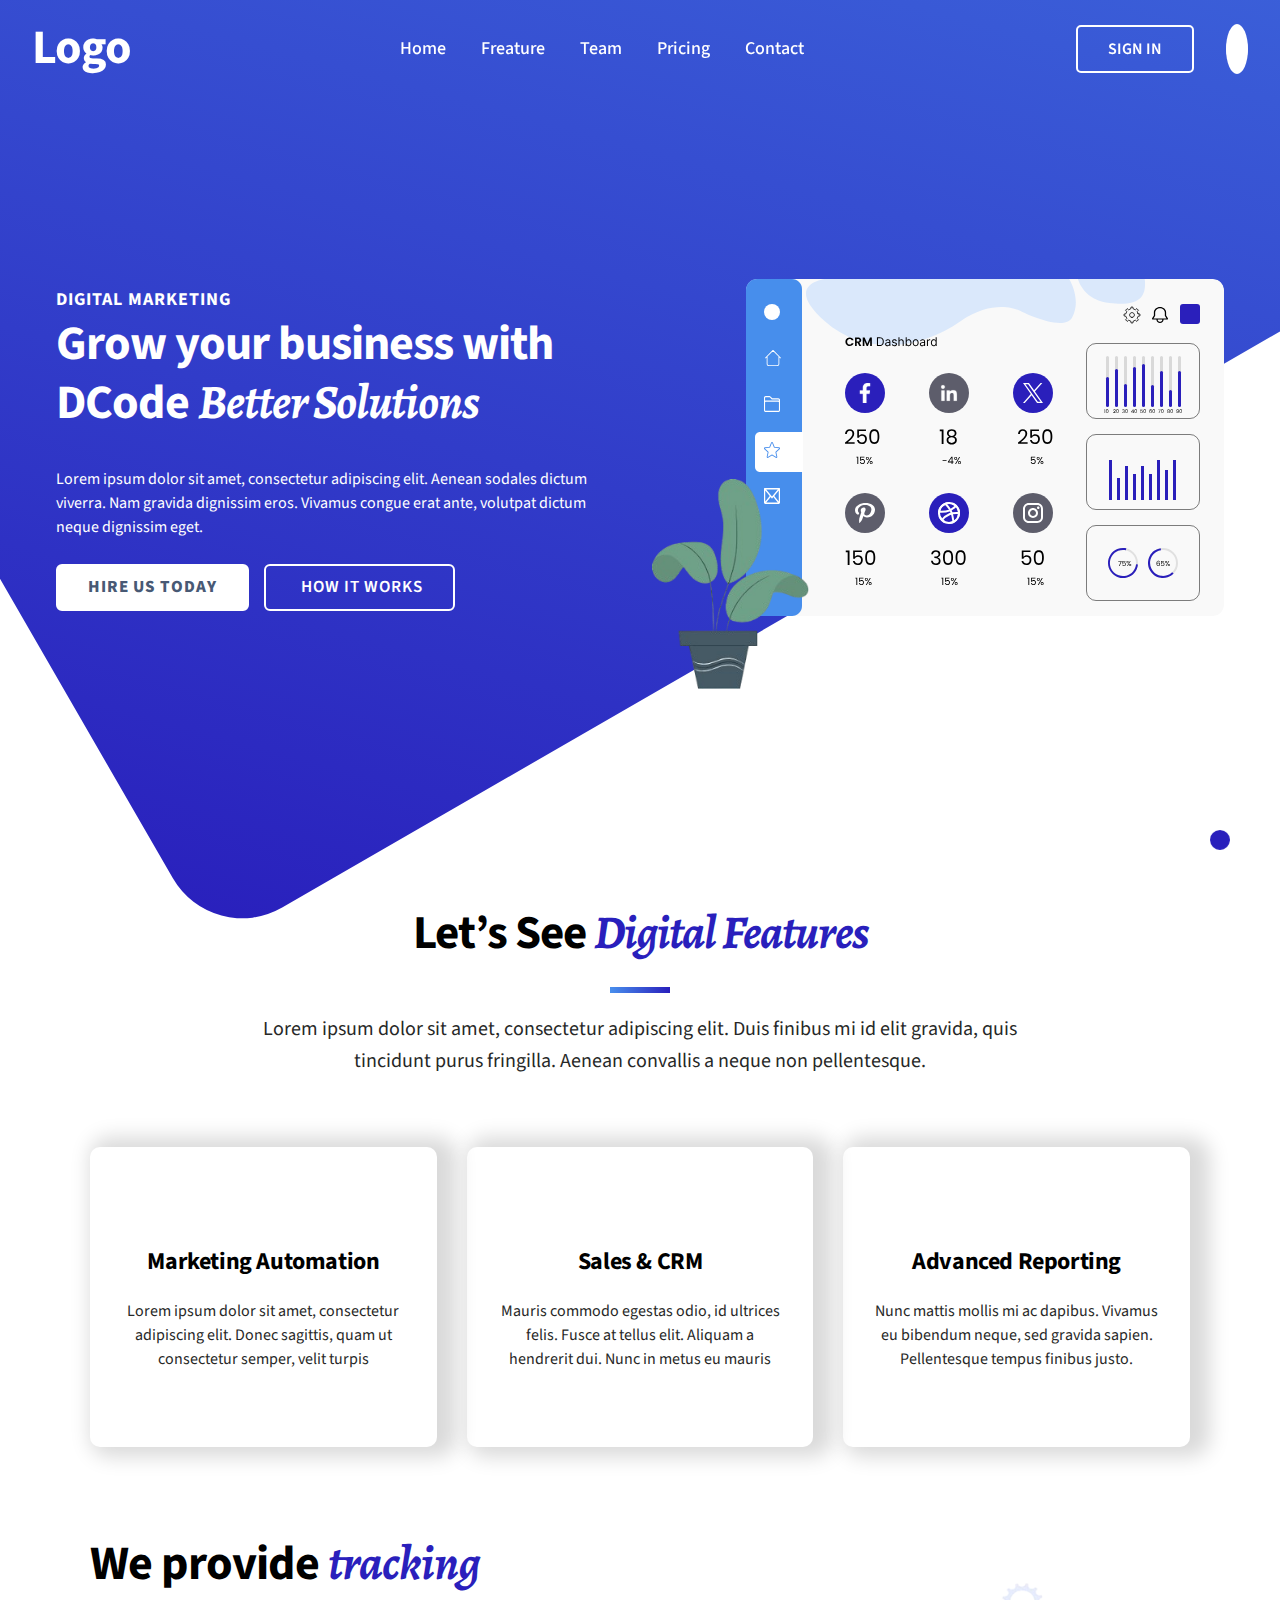
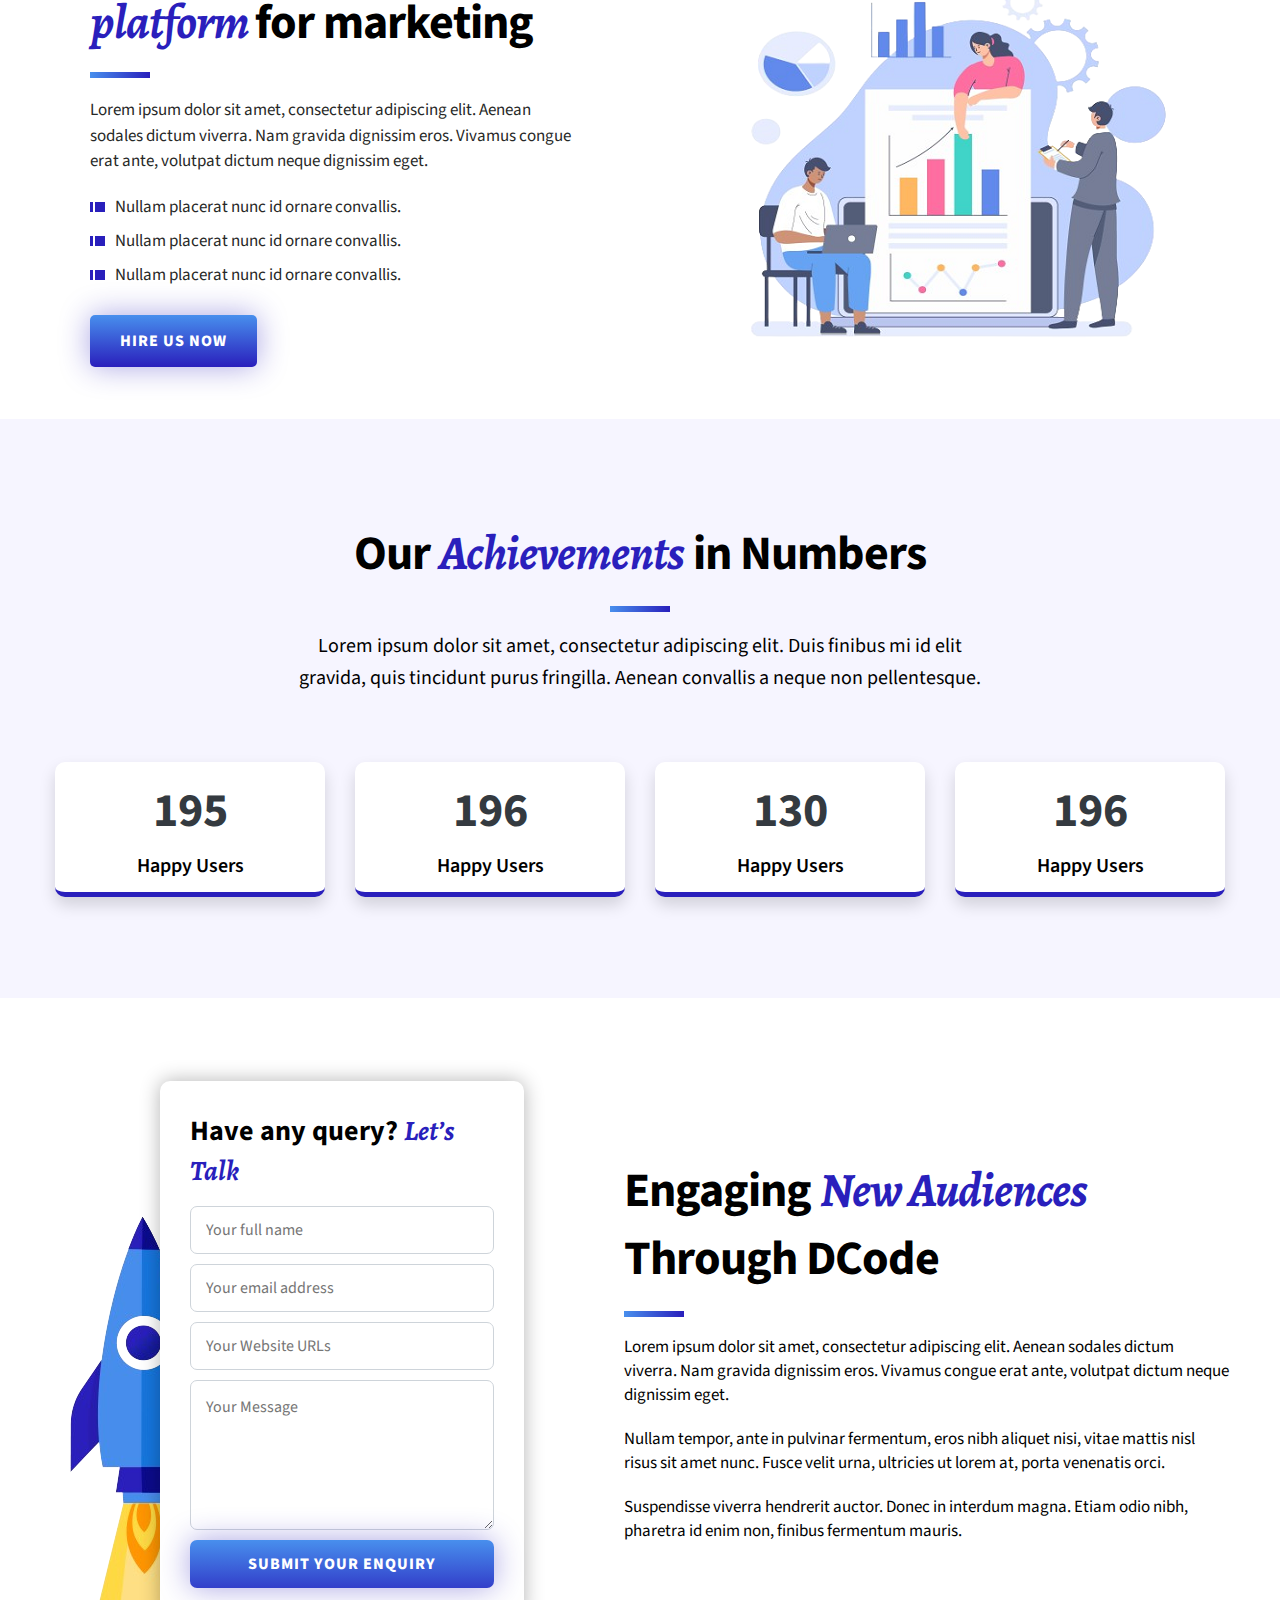
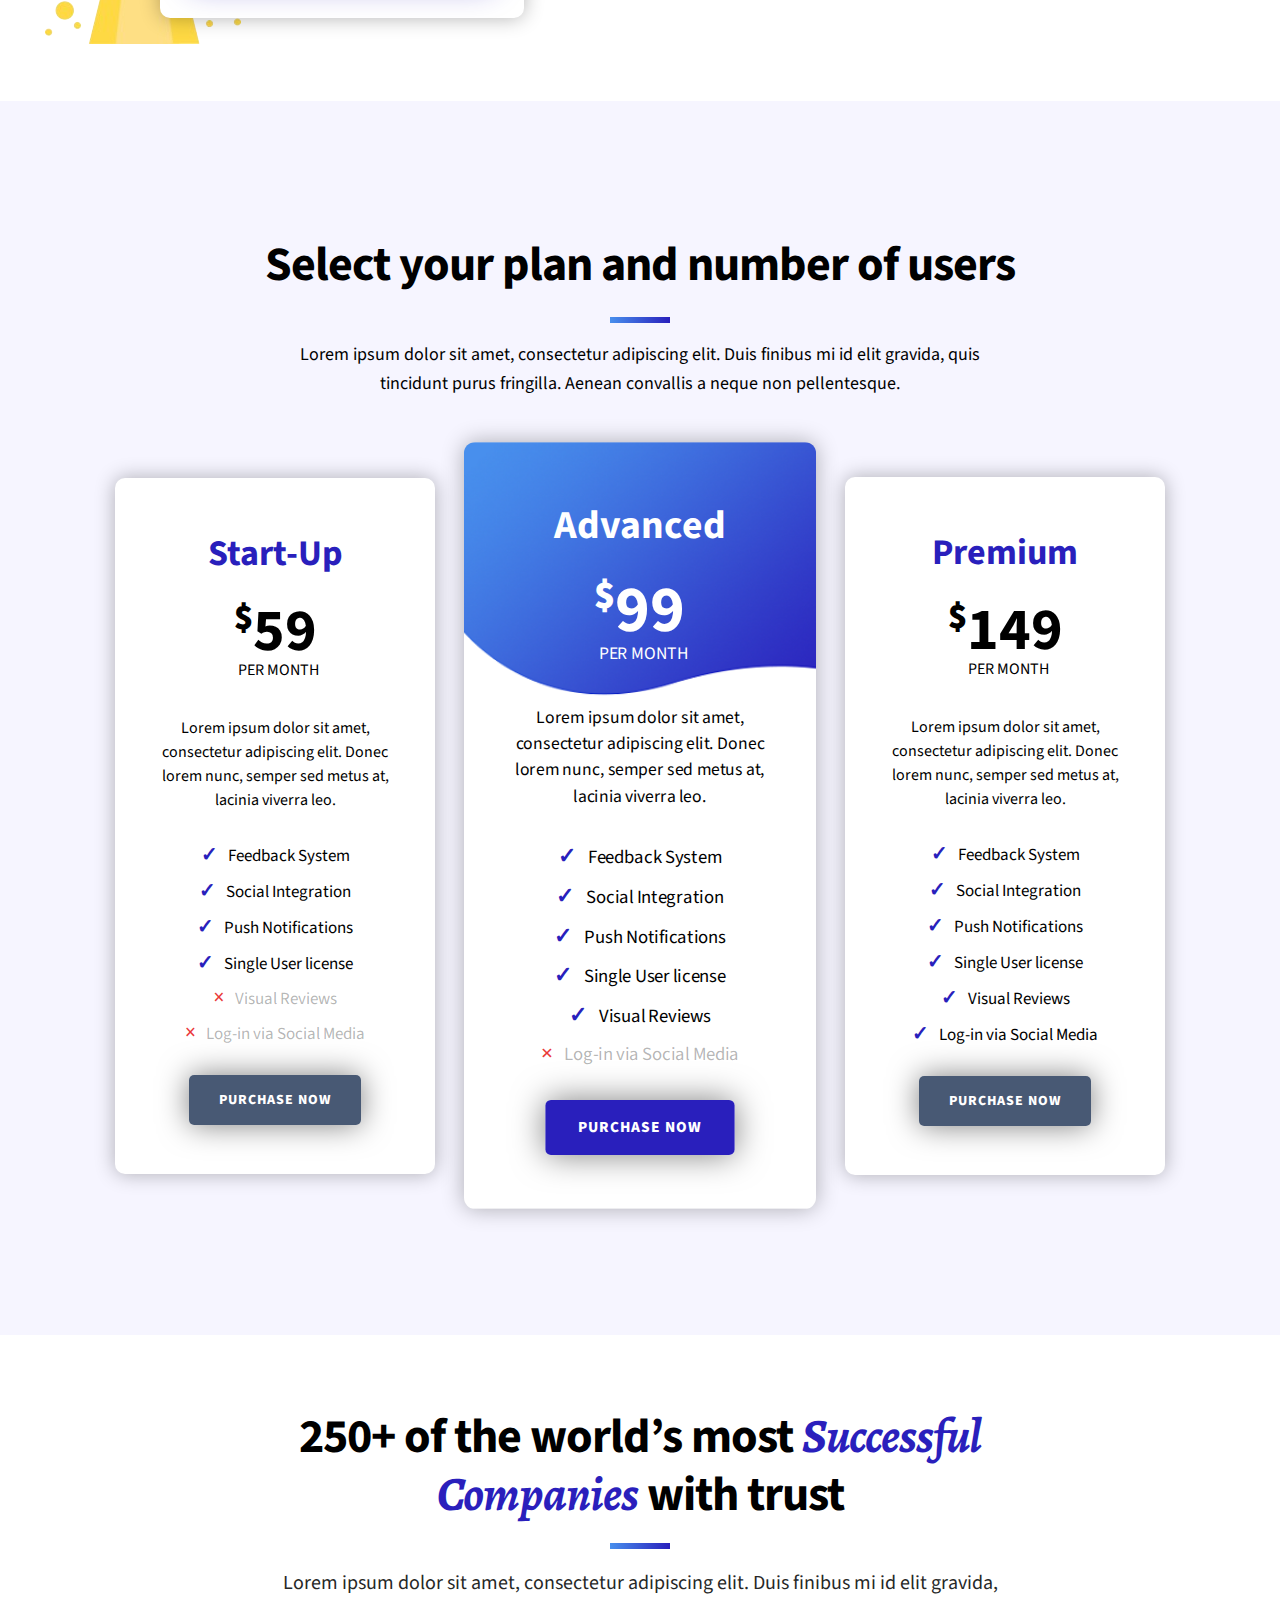
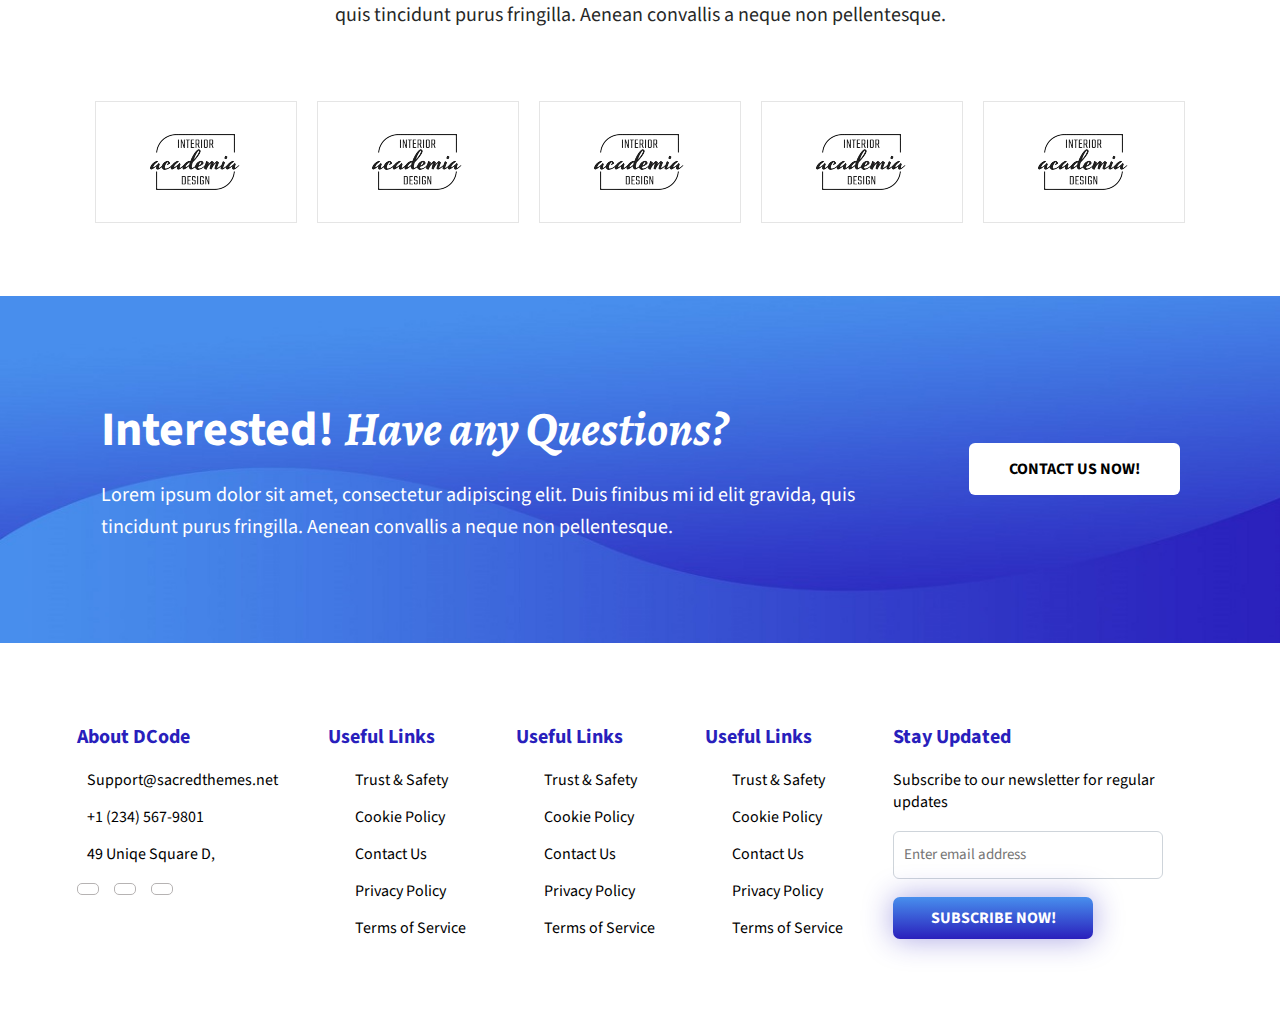
==== commit 2a915ac6: "modified the hamburger menu" ====
--- a/index.html
+++ b/index.html
@@ -73,35 +73,32 @@
                             <li><a href="">Home</a></li>
                         </ul>
                     </li>
-                    <li><a href="">Contact</a><i class="fas fa-chevron-down"></i>
+                    <li><a href="demo.html">Contact</a><i class="fas fa-chevron-down"></i>
 
                     </li>
                 </ul>
             </div>
             <div class="header-btn">
-                <button class="log-in-btn">Sign In</button>
+                <a href="login.html"> <button class="log-in-btn">Sign In</button></a>
 
                 <div class="openBtn" onclick="openSearch()"><span><i class="fa-solid fa-magnifying-glass"></i></span>
                 </div>
 
             </div>
             <!-- Hamburger & responsive logo -->
-            <div class="hamburger" id="toggleButton"><i class="fa-solid fa-bars"></i></div>
-
-
-        </div>
-        <div class="nav-bar-responsive " id="navBarResponsive">
-            <div class="responsive-links">
-                <ul class="nav-bar-links-responsive">
-                    <li><a href="">Home</a></li>
-                    <li><a href="">Freature</a></li>
-                    <li><a href="">Team</a></li>
-                    <li><a href="price.html">Pricing</a></li>
-                    <li><a href="demo.html">Contact</a></li>
-                </ul>
-            </div>
-            <div class="sign-in-btn"><a href="">Sign In</a></div>
-        </div>
+            <div class="hamburger"><i onclick="openNav()" id="toggleButton" class="fa-solid fa-bars"></i></div>
+
+
+        </div>
+         <div id="myNav" class="overlayc">
+                <a href="javascript:void(0)" class="closebtn" onclick="closeNav()"><i class="fa-solid fa-xmark"></i></i></a>
+                <div class="overlay-content">
+                    <a href="index.html">Home</a>
+                    <a href="price.html">Price</a>
+                    <a href="demo.html">Request For Demo</a>
+                    <a href="login.html">Contact</a>
+                </div>
+            </div>
 
     </header>
 
--- a/style.css
+++ b/style.css
@@ -151,14 +151,16 @@
 .nav-bar-responsive {
     position: absolute;
     background-color: #fff;
-    left: 200px;
-
+    /* transform: translateX(190); */
+    left: 169px;
     height: 400px;
     padding: 90px 0px 40px 30px;
-    width: 50%;
-    display: none;
+    width: 54%;
+    display: none ;
     z-index: 999;
-}
+    transition: 0.8s ease-in-out;
+}
+
 
 .sign-in-btn a {
     text-decoration: none;
@@ -702,12 +704,7 @@
 
 }
 
-.pricing-btn {
-    color: #291fbc !important;
-    background-color: #fff;
-    border: solid 2px #291fbc;
-    transition: 0.4s ease-in-out;
-}
+
 
 .fixed .log-in-btn:hover {
     color: #fff;
@@ -843,12 +840,34 @@
         background-image: linear-gradient(-135deg, #4688eb 0%, #291fbc 100%);
     }
 
+    .nav-bar-responsive{
+        display: none ;
+      } 
+
+    .log-in-container {
+        padding: 400px 0px !important;
+    }
+
+    .pricing-btn:hover {
+        color: #fff !important;
+        background-color: #291fbc !important;
+    }
+
+    .pricing-btn {
+        color: #291fbc !important;
+        background-color: #fff;
+        border: solid 2px #291fbc;
+        transition: 0.4s ease-in-out;
+    }
+
+
+
     .openBtn {
         display: none !important;
     }
 
     .header {
-        gap: 56px !important;
+        gap: 130px !important;
         padding: 20px 10px !important;
     }
 
@@ -868,6 +887,7 @@
 
     .hamburger {
         display: block !important;
+        position: absolute;
     }
 
     .price-card-row1::before {
@@ -1158,6 +1178,7 @@
         align-items: left !important;
 
     }
+
 }
 
 .nav-bar-links-responsive {
@@ -1188,8 +1209,9 @@
 
 .hamburger.black {
     color: #000;
-   
-}
+
+}
+
 /* .hamburger.black i{
     font-size: 35px;
     font-weight: 600;
@@ -2485,13 +2507,13 @@
     align-items: center;
     padding: 0px 0px 50px 0px;
     width: 100vw;
-    gap: 15px;
+    gap: 5px;
 }
 
 .form-demo {
     display: block;
     width: 35vw;
-    height: 45px;
+    height: 40px;
     padding: 6px 12px;
     font-size: 13px;
     border-radius: 7px;
@@ -2502,7 +2524,7 @@
     width: 35vw;
     resize: vertical;
     padding: 6px 12px;
-    height: 84px;
+    height: 40px;
     border-radius: 6px;
     outline: none;
 }
@@ -2531,10 +2553,67 @@
     background-color: #fff;
     transition: 0.4s ease-in-out;
     cursor: pointer;
-    margin-top: 30px;
+    margin-top: 10px;
 }
 
 .continue-btn:hover {
     background-color: #ffffffc0;
 
-}+}
+
+/* hamburger-overlay-menu */
+.overlayc {
+    height: 100%;
+    width: 0;
+    position: fixed;
+    z-index: 1;
+    top: 0;
+    left: 0;
+    background-color: rgb(0, 0, 0);
+    background-color: rgba(0, 0, 0, 0.9);
+    overflow-x: hidden;
+    transition: 0.5s;
+  }
+  
+  .overlay-content {
+    position: relative;
+    top: 25%;
+    width: 100%;
+    text-align: center;
+    margin-top: 30px;
+  }
+  
+  .overlayc a {
+    padding: 8px;
+    text-decoration: none;
+    font-size: 36px;
+    color: #818181;
+    display: block;
+    transition: 0.3s;
+  }
+  
+  .overlayc a:hover,
+  .overlay a:focus {
+    color: #f1f1f1;
+  }
+  
+  .overlayc .closebtn {
+    position: absolute;
+    top: 100px !important;
+    right: 45px;
+    font-size: 25px;
+  }
+  
+  @media screen and (max-height: 450px) {
+    .overlayc a {
+      font-size: 20px
+    }
+  
+    .overlayc .closebtn {
+      position: absolute;
+    top: 100px !important;
+    right: 45px;
+    font-size: 25px;
+    }
+  }
+  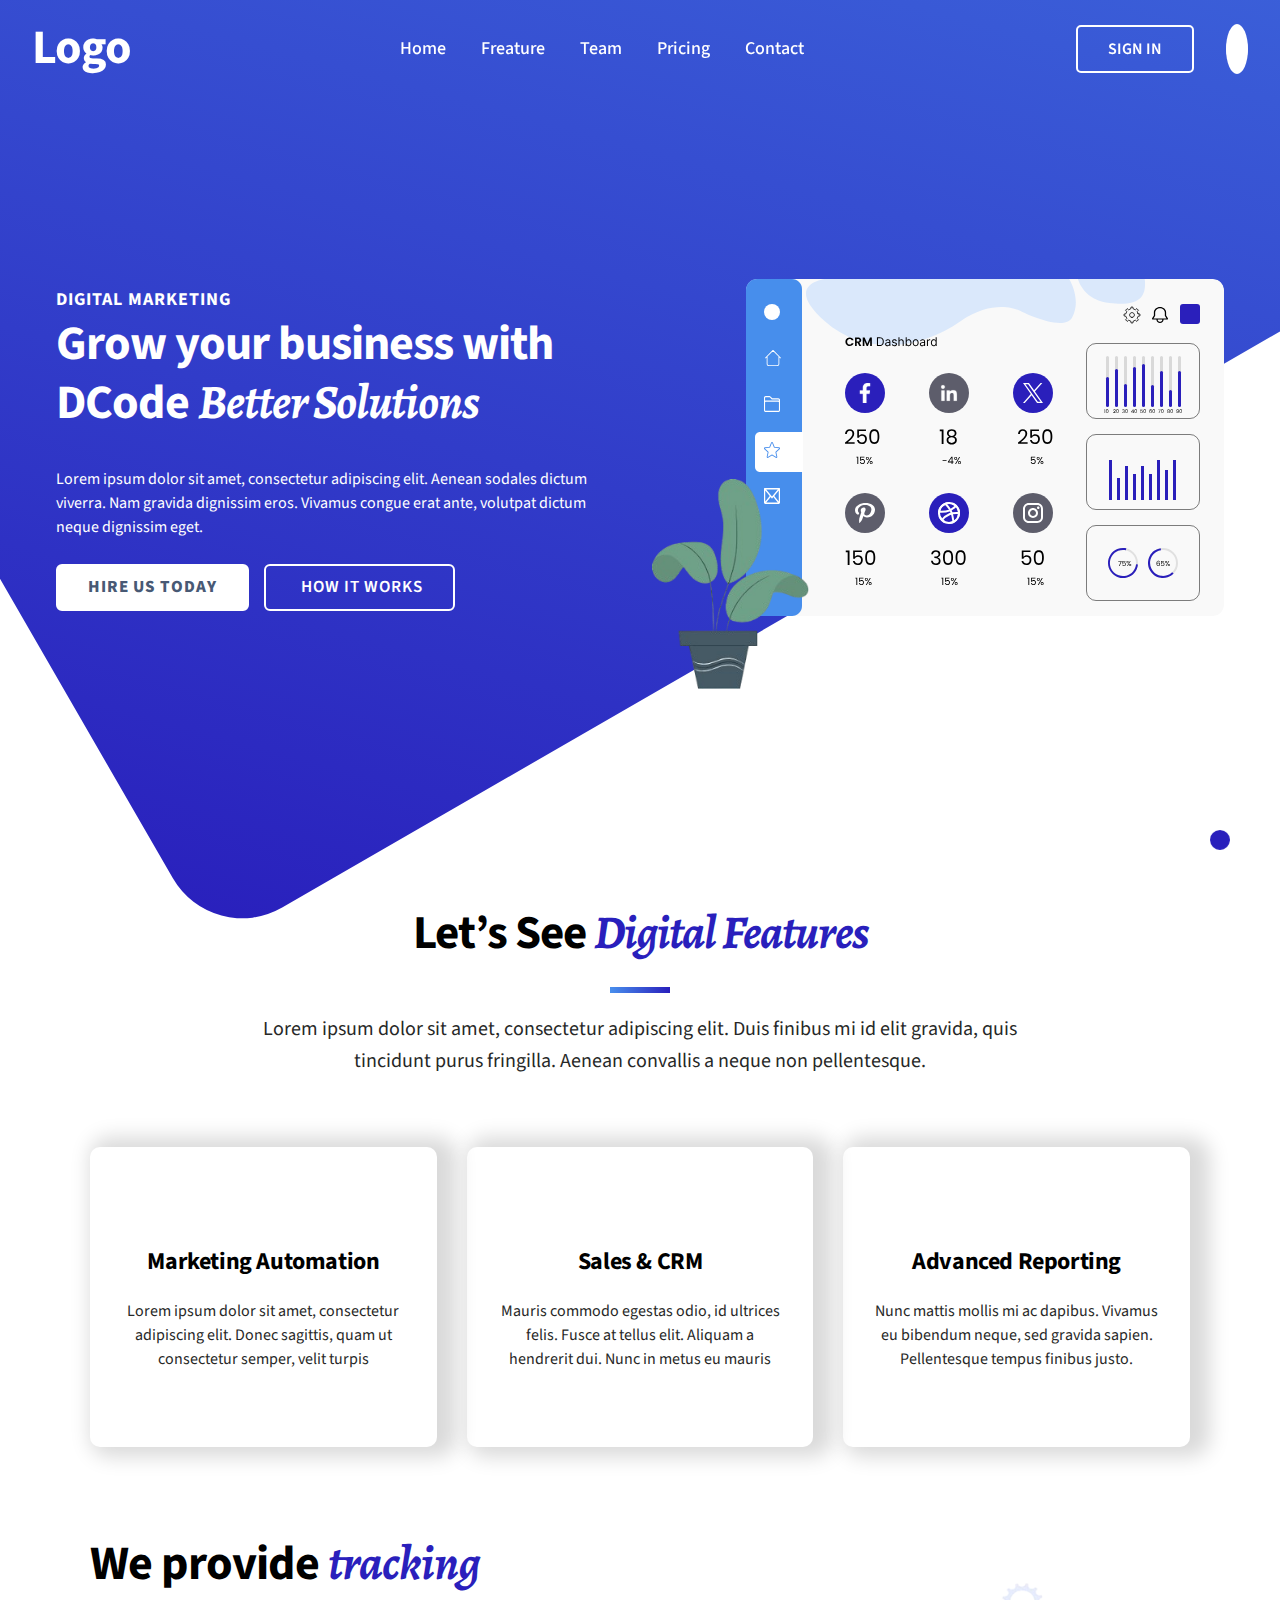
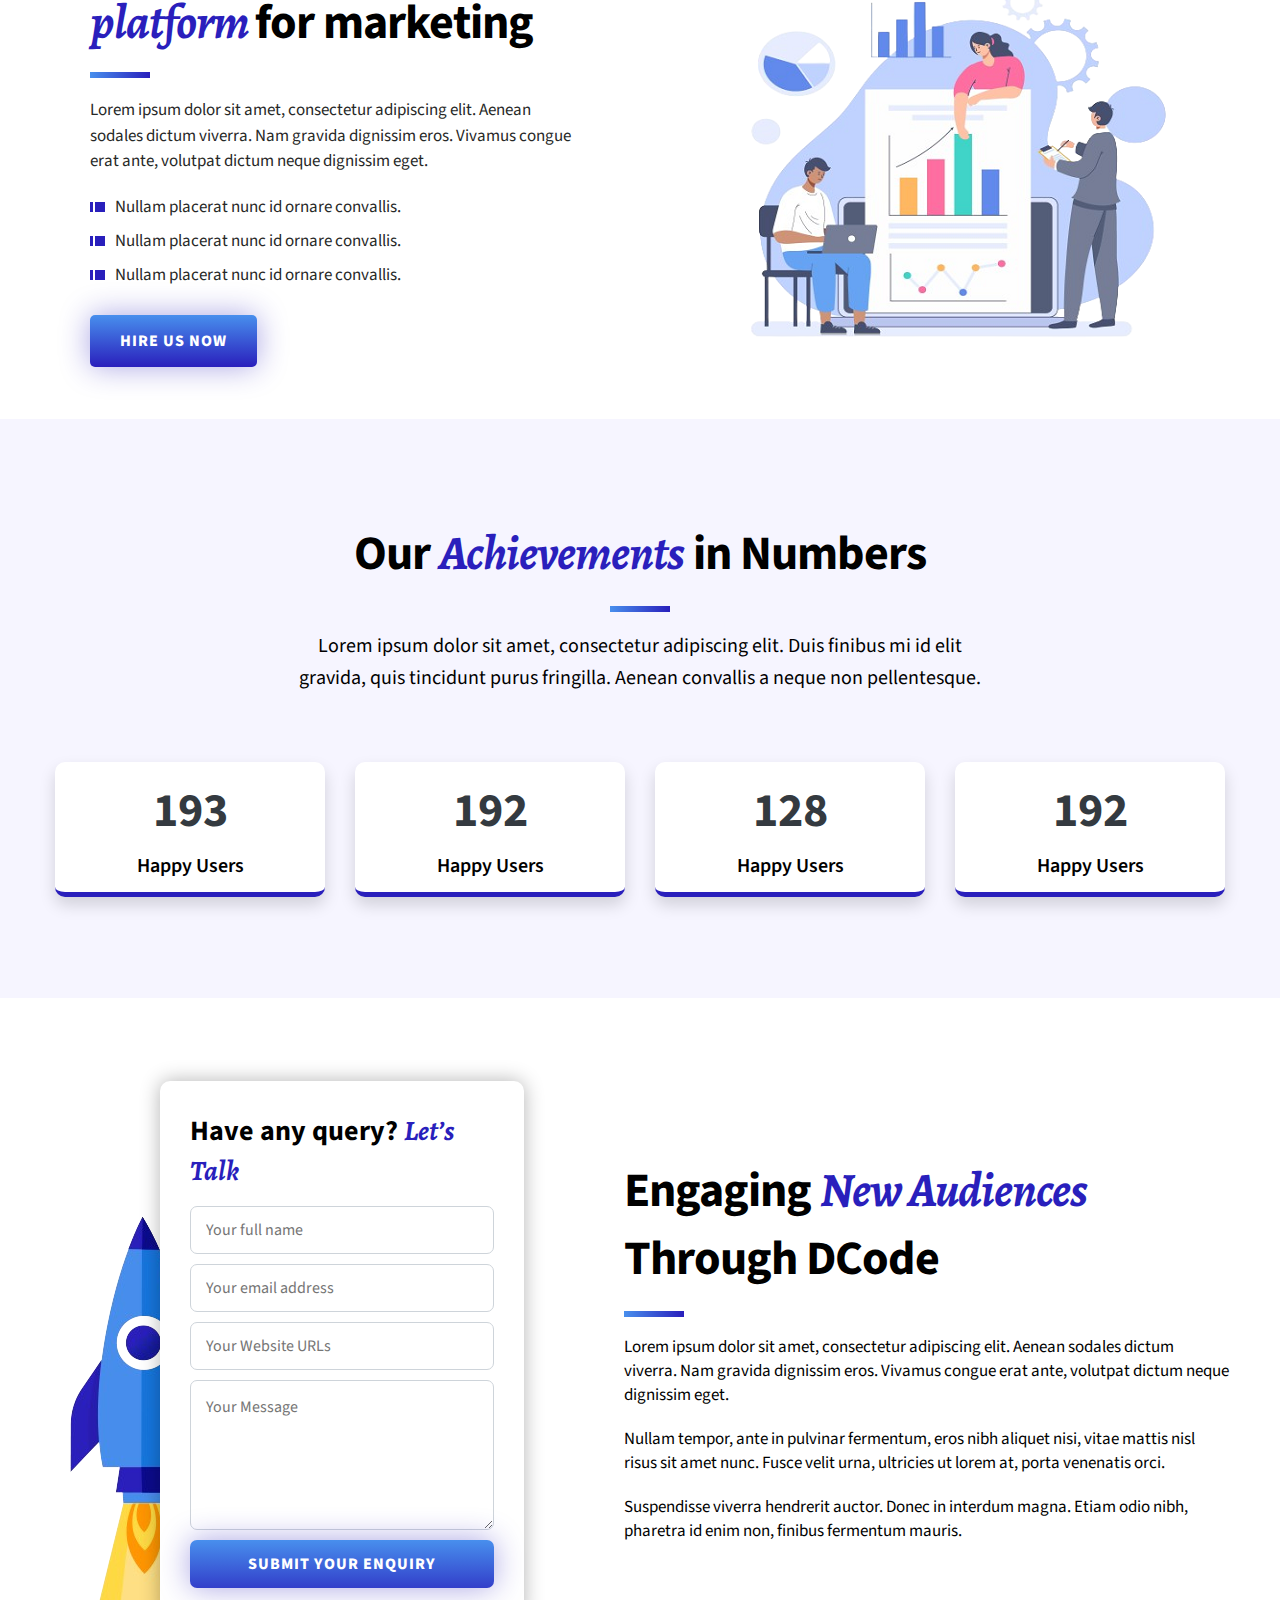
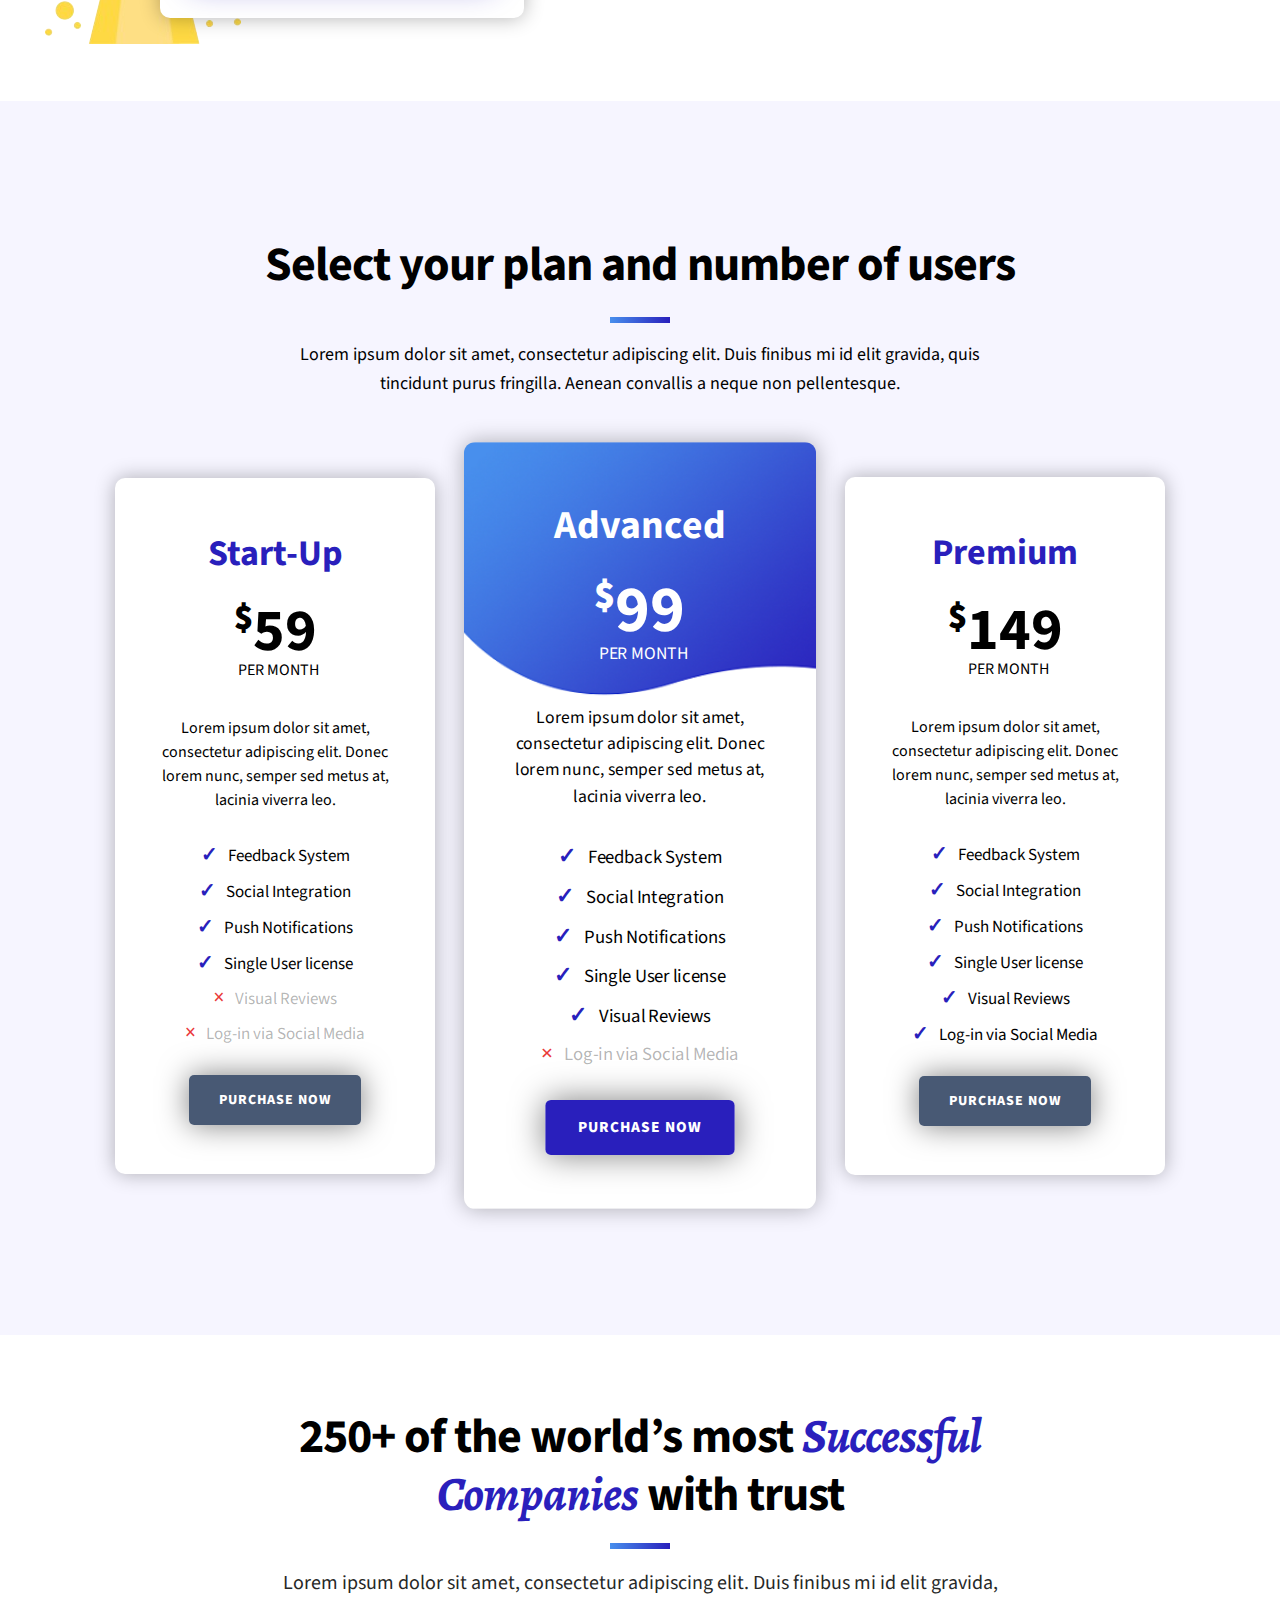
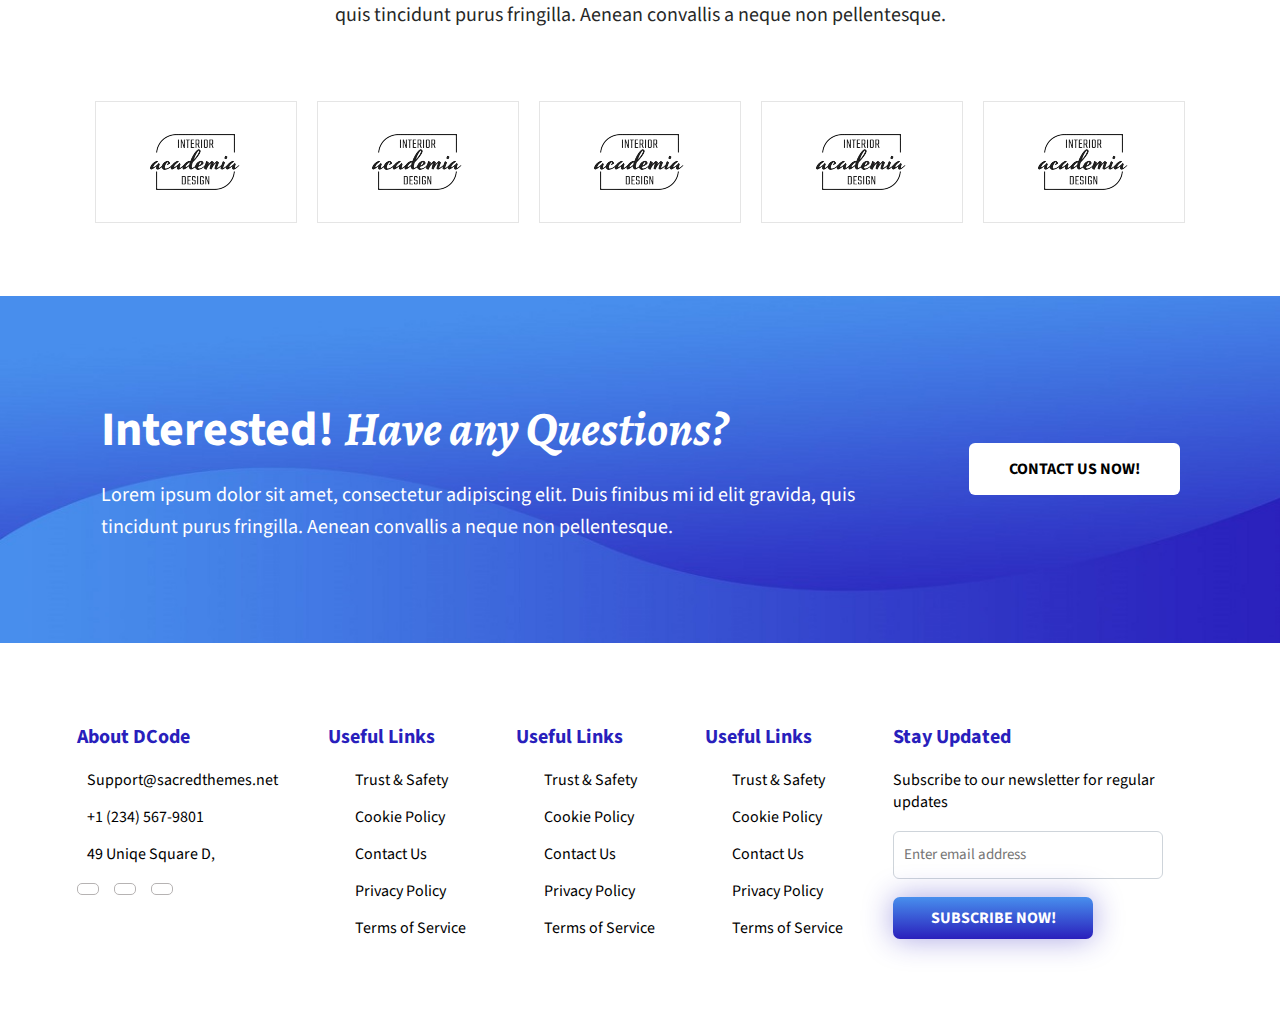
==== commit babb26d3: "made new page contact" ====
--- a/index.html
+++ b/index.html
@@ -37,43 +37,23 @@
     <header>
         <div class="header">
             <div class="logo-img">
-                <h1>Logo</h1>
+                <a href="index.html"><h1>Logo</h1></a>
             </div>
             <div class="nav-bar">
                 <ul class="nav-bar-links">
                     <li class="main-menu"><a href="index.html">Home</a><i class="fas fa-chevron-down"></i>
-                        <ul class="sub-menu">
-                            <li><a href="">Home</a></li>
-                            <li><a href="">Home</a></li>
-                            <li><a href="">Home</a></li>
-                            <li><a href="">Home</a></li>
-                        </ul>
+
                     </li>
                     <li class="main-menu"><a href="">Freature</a><i class="fas fa-chevron-down"></i>
-                        <ul class="sub-menu">
-                            <li><a href="">Home</a></li>
-                            <li><a href="">Home</a></li>
-                            <li><a href="">Home</a></li>
-                            <li><a href="">Home</a></li>
-                        </ul>
+
                     </li>
                     <li class="main-menu"><a href="">Team</a><i class="fas fa-chevron-down"></i>
-                        <ul class="sub-menu">
-                            <li><a href="">Home</a></li>
-                            <li><a href="">Home</a></li>
-                            <li><a href="">Home</a></li>
-                            <li><a href="">Home</a></li>
-                        </ul>
+
                     </li>
                     <li class="main-menu"><a href="price.html">Pricing</a><i class="fas fa-chevron-down"></i>
-                        <ul class="sub-menu">
-                            <li><a href="">Home</a></li>
-                            <li><a href="">Home</a></li>
-                            <li><a href="">Home</a></li>
-                            <li><a href="">Home</a></li>
-                        </ul>
+
                     </li>
-                    <li><a href="demo.html">Contact</a><i class="fas fa-chevron-down"></i>
+                    <li><a href="contact.html">Contact</a><i class="fas fa-chevron-down"></i>
 
                     </li>
                 </ul>
@@ -90,15 +70,15 @@
 
 
         </div>
-         <div id="myNav" class="overlayc">
-                <a href="javascript:void(0)" class="closebtn" onclick="closeNav()"><i class="fa-solid fa-xmark"></i></i></a>
-                <div class="overlay-content">
-                    <a href="index.html">Home</a>
-                    <a href="price.html">Price</a>
-                    <a href="demo.html">Request For Demo</a>
-                    <a href="login.html">Contact</a>
-                </div>
-            </div>
+        <div id="myNav" class="overlayc">
+            <a href="javascript:void(0)" class="closebtn" onclick="closeNav()"><i class="fa-solid fa-xmark"></i></i></a>
+            <div class="overlayc-content">
+                <a href="index.html">Home</a>
+                <a href="price.html">Price</a>
+                <a href="demo.html">Request For Demo</a>
+                <a href="contact.html">Contact</a>
+            </div>
+        </div>
 
     </header>
 
--- a/style.css
+++ b/style.css
@@ -8,8 +8,6 @@
 body {
     width: 100%;
     overflow-x: hidden;
-    /* max-width: 1350px; */
-    /* position: relative; */
     margin: 0 auto;
     display: flex;
     flex-direction: column;
@@ -17,35 +15,8 @@
     justify-content: center;
 
 
-}
-
-
-@media (min-width: 1360px) {
-    /* body {
-        width: 100%;
-
-        max-width: 1350px;
-    } */
-
-
-    /* .header {
-        width: 1350px !important;
-    } */
-    /* .page-header.dc-six:before{
-        width: 100vw !important;
-    } */
-
-}
-
-/* @media (min-width: 1750px) {
-    .page-header.dc-six:before {
-        top: -80% !important;
-    }
-
-    .nav-bar {
-        float: left !important;
-    }
-} */
+
+}
 
 .header {
     display: flex;
@@ -53,84 +24,24 @@
     align-items: center;
     justify-content: space-around;
     color: #fff;
-    padding: 20px 49px;
-
+    background-color: transparent;
+    padding: 20px 30px !important;
+    transition: background-color 0.3s ease;
+    position: fixed;
+    width: 100%;
+    z-index: 1000;
+    width: 100%;
+    top: 0;
+    left: 0;
+
+}
+
+.logo-img a {
+    text-decoration: none;
 }
 
 .main-menu {
     position: relative;
-}
-
-.sub-menu {
-    position: absolute;
-    top: 100%;
-    background-color: #fff;
-    color: #000;
-    box-shadow: 0px 0px 20px 0px rgba(0, 0, 0, 0.1);
-    transition: all 0.4s ease-in-out;
-    padding: 5px 10px;
-    min-width: 200px;
-    border-radius: 6px;
-    transform: scaleY(0);
-    -webkit-transform-origin: top;
-    transform-origin: top;
-    opacity: 0;
-    visibility: hidden;
-    z-index: -1;
-    margin-top: 38px;
-}
-
-.main-menu:hover .sub-menu {
-    opacity: 1;
-    visibility: visible;
-    transform: scaleY(1);
-    z-index: 1;
-}
-
-.sub-menu li {
-    position: relative;
-    padding: 8px 15px;
-}
-
-.sub-menu li a {
-    position: relative;
-    display: inline-block;
-    padding-left: 0px;
-    /* Adjust as needed */
-    color: #000;
-    text-decoration: none;
-    transition: 0.3s ease-in-out;
-}
-
-.sub-menu li a:hover {
-    padding-left: 30px;
-    color: #291fbc;
-}
-
-.sub-menu li a::before {
-    content: '';
-    position: absolute;
-    top: 50%;
-    left: 0;
-    width: 0;
-    height: 3px;
-    /* Line height */
-    background: linear-gradient(to right, #488fed 0%, #291fbc 100%);
-    transition: width 0.3s ease, transform 0.3s ease;
-    /* Transition width and transform */
-    transform: translateY(-50%);
-    /* Center the line vertically */
-    z-index: -1;
-}
-
-.sub-menu li a:hover::before {
-    width: 25px;
-    /* Width of the line */
-}
-
-
-.sub-menu li a {
-    color: #000;
 }
 
 .nav-bar-links {
@@ -151,12 +62,11 @@
 .nav-bar-responsive {
     position: absolute;
     background-color: #fff;
-    /* transform: translateX(190); */
     left: 169px;
     height: 400px;
     padding: 90px 0px 40px 30px;
     width: 54%;
-    display: none ;
+    display: none;
     z-index: 999;
     transition: 0.8s ease-in-out;
 }
@@ -289,15 +199,11 @@
     align-items: center;
     justify-content: center;
     color: #fff;
-    /* padding: 160px 90px; */
     gap: 90px;
     width: 100%;
     background-size: cover;
 }
 
-/* .hero-heading-sub-div{
-    max-width: 1350px;
-} */
 #main-heading {
 
     font-size: 48px;
@@ -342,10 +248,6 @@
         opacity: 1;
     }
 }
-
-
-
-
 
 .main {
     display: flex;
@@ -383,10 +285,7 @@
     z-index: 1;
     overflow: hidden;
     position: relative;
-    /* background: linear-gradient(to bottom, blue 50% , #fff 50%);
-    background-size: 200% 100%;
-    background-position: bottom;
-    transition: all 0.5s ease-out; */
+
 }
 
 .cloud::before {
@@ -398,7 +297,7 @@
     width: 100%;
     height: 100%;
     transform: translateY(100%);
-    /* Change from translateY(-100%) to translateY(100%) */
+
     transition: transform 0.5s ease;
 
 }
@@ -444,7 +343,6 @@
 
 .top-section {
     width: 100%;
-    /* text-align: center; */
     display: flex;
     flex-direction: column;
     align-items: center;
@@ -469,15 +367,6 @@
     line-height: 1.2;
     width: 600px;
 
-}
-
-.header {
-    background-color: transparent;
-    padding: 20px 30px !important;
-    transition: background-color 0.3s ease;
-    position: fixed;
-    width: 100%;
-    z-index: 1000;
 }
 
 .header.fixed {
@@ -509,7 +398,6 @@
 
 .page-header.dc-six:before {
     height: 140%;
-    /* width: calc(110% - 35px) !important; */
     width: 120%;
     border-radius: 80px;
     background: var(--heading-text-color);
@@ -526,7 +414,7 @@
 }
 
 .hero-section {
-    /* position: relative; */
+
     width: 100%;
 }
 
@@ -645,15 +533,7 @@
     color: #291fbc;
 }
 
-.header {
-
-    padding: 20px;
-    transition: background-color 0.3s ease;
-    position: fixed;
-    width: 100%;
-    top: 0;
-    left: 0;
-}
+
 
 .fixed .header {
     background-color: white;
@@ -738,7 +618,6 @@
     color: #000 !important;
     font-size: 48px;
     font-weight: bold;
-
     letter-spacing: -1px;
     width: 88%;
 }
@@ -770,14 +649,12 @@
     z-index: 1;
 }
 
-/* .tracking-list ul li::before {
-    
-} */
+
 .tracking-list-ul li::before {
     content: url('images/Group\ 1.png');
     display: inline-block;
     margin-right: 10px;
-    /* Adjust as needed */
+
 }
 
 
@@ -840,9 +717,19 @@
         background-image: linear-gradient(-135deg, #4688eb 0%, #291fbc 100%);
     }
 
-    .nav-bar-responsive{
-        display: none ;
-      } 
+    .contact-form {
+        flex-direction: column;
+        padding: 100px 0px !important;
+    }
+
+    .form-box h2 {
+        left: 95px !important;
+        bottom: 30px !important;
+    }
+
+    .nav-bar-responsive {
+        display: none;
+    }
 
     .log-in-container {
         padding: 400px 0px !important;
@@ -954,7 +841,6 @@
         position: absolute;
         right: 116px;
         bottom: 2307px;
-        /* top: -89px; */
         color: #fff;
         z-index: 999;
     }
@@ -1134,14 +1020,7 @@
         display: none !important;
     }
 
-    /* 
-    .hamburger {
-        display: block !important;
-        z-index: 999;
-        position: absolute;
-        left: 330px;
-        top: 22px;
-    } */
+
 
     .plan-section {
         padding-top: 70px !important;
@@ -1200,7 +1079,7 @@
 
 .hamburger {
     color: white;
-    /* Default color */
+
 }
 
 .fixed .hamburger {
@@ -1212,10 +1091,7 @@
 
 }
 
-/* .hamburger.black i{
-    font-size: 35px;
-    font-weight: 600;
-} */
+
 .pricing-hamburger {
     color: #000 !important;
 }
@@ -1442,6 +1318,12 @@
 .form-img img {
     animation: slideUp 1s ease forwards;
 
+}
+
+.form-box-title h2 {
+    position: relative;
+    left: 125px;
+    bottom: 50px;
 }
 
 .plan-section {
@@ -1799,7 +1681,6 @@
     width: 200px;
     border-radius: 7px;
     cursor: pointer;
-
     transition: ease-in-out;
     text-transform: uppercase;
 }
@@ -1870,7 +1751,6 @@
     width: 100%;
     height: 100%;
     transform: translateY(100%);
-    /* Change from translateY(-100%) to translateY(100%) */
     transition: transform 0.5s ease;
 }
 
@@ -1899,7 +1779,8 @@
 
 .overlay-content {
     position: relative;
-    top: 46%;
+    top: 50%;
+    left: 10%;
     width: 80%;
     text-align: center;
     margin-top: 30px;
@@ -2020,7 +1901,6 @@
     align-items: center;
     justify-content: center;
     width: 100%;
-    /* padding: 0px 500px; */
 
 
 }
@@ -2052,7 +1932,7 @@
     font-size: 16px;
     line-height: 1.5;
     margin-bottom: 30px;
-    /* width: 65%; */
+
 }
 
 .intro-btn a {
@@ -2077,7 +1957,7 @@
 
 .form-box {
     background-color: #fff;
-    padding: 145px 40px;
+    padding: 128px 40px;
     width: 400px;
     border-radius: 0px 10px 10px 0px;
     box-shadow: 0px 0px 20px 0px rgba(0, 0, 0, 0.1);
@@ -2113,8 +1993,6 @@
 
 }
 
-
-
 .form-box form button {
     font-size: 16px;
     letter-spacing: 1px;
@@ -2233,9 +2111,7 @@
     color: #000;
 }
 
-/* .card-section-heading .line{
-    margin: auto;
-} */
+
 .price-card-row1::before {
     margin-left: 100px;
     width: 180px;
@@ -2247,10 +2123,7 @@
     border-radius: 50%;
     -webkit-box-shadow: 0px 0px 20px 0px rgba(0, 0, 0, 0.1);
     box-shadow: 0px 0px 20px 0px rgba(0, 0, 0, 0.1);
-    /* top: -90px;
-    left: 50%; */
-    /* -webkit-transform: translateX(-50%); */
-    /* transform: translateX(45%); */
+
     transform: translateY(-50%);
 }
 
@@ -2265,7 +2138,7 @@
     background: linear-gradient(-135deg, #4688eb 0%, #291fbc 100%);
     width: 160px;
     height: 160px;
-    /* padding: 30px 30px; */
+
     border-radius: 50%;
     display: flex;
     flex-direction: column;
@@ -2278,9 +2151,6 @@
     left: 110px;
 }
 
-/* .price-card-row1 {
-    width: 27.5%;
-} */
 
 .price-plan-card {
     display: flex;
@@ -2573,47 +2443,231 @@
     background-color: rgba(0, 0, 0, 0.9);
     overflow-x: hidden;
     transition: 0.5s;
-  }
-  
-  .overlay-content {
+}
+
+.overlayc-content {
     position: relative;
     top: 25%;
     width: 100%;
     text-align: center;
     margin-top: 30px;
-  }
-  
-  .overlayc a {
+}
+
+.overlayc a {
     padding: 8px;
     text-decoration: none;
-    font-size: 36px;
-    color: #818181;
+    font-size: 25px;
+    color: #ffffff;
     display: block;
     transition: 0.3s;
-  }
-  
-  .overlayc a:hover,
-  .overlay a:focus {
+}
+
+.overlayc a:hover,
+.overlay a:focus {
     color: #f1f1f1;
-  }
-  
-  .overlayc .closebtn {
+}
+
+.overlayc .closebtn {
     position: absolute;
     top: 100px !important;
     right: 45px;
     font-size: 25px;
-  }
-  
-  @media screen and (max-height: 450px) {
+}
+
+@media screen and (max-height: 450px) {
     .overlayc a {
-      font-size: 20px
-    }
-  
+        font-size: 20px
+    }
+
     .overlayc .closebtn {
-      position: absolute;
-    top: 100px !important;
-    right: 45px;
-    font-size: 25px;
-    }
-  }
-  +        position: absolute;
+        top: 100px !important;
+        right: 45px;
+        font-size: 25px;
+    }
+}
+
+/* contact-page-css */
+.contact-form {
+    display: flex;
+
+    justify-content: center;
+    padding: 100px 100px;
+    gap: 30px;
+}
+
+.contact-form-card-section {
+    display: flex;
+    flex-direction: column;
+    gap: 30px;
+
+}
+
+.contact-from-card {
+    box-shadow: 0px 0px 20px 0px rgba(0, 0, 0, 0.1);
+    padding: 30px;
+    border: 1px solid #ebebeb;
+    display: flex;
+    flex-direction: column;
+    gap: 19px;
+    -webkit-border-radius: 6px;
+    border-radius: 6px;
+    width: 370px;
+    height: 250px;
+}
+
+.contact-from-group {
+    display: flex;
+    flex-direction: column;
+    gap: 10px;
+}
+
+.form-content {
+    display: flex;
+    flex-direction: column;
+    gap: 20px;
+}
+
+.form-title {
+    text-transform: uppercase;
+    font-weight: 700;
+    font-size: 18px;
+    letter-spacing: 1px;
+
+    font-style: normal;
+    color: #2a1fbc;
+}
+
+.form-heading h2 span {
+    font-size: 48px;
+    font-weight: bold;
+    font-family: 'Alegreya', serif;
+    font-style: italic;
+    letter-spacing: -1px;
+    color: #2a1fbc;
+}
+
+.form-heading h2 {
+    font-size: 48px;
+    font-weight: bold;
+
+    letter-spacing: -1px;
+}
+
+.form-heading {
+    display: flex;
+    flex-direction: column;
+
+}
+
+.text-wrapper {
+    margin-top: 35px;
+}
+
+.form-row {
+    display: flex;
+    gap: 10px;
+}
+
+.form-control-contact {
+    width: 100%;
+    padding: 0px 15px;
+    line-height: 47px;
+    border-radius: 6px;
+    border: solid 1px #ced4da;
+    font-size: 15px;
+}
+
+.form-contact-input {
+    width: 100%;
+    padding: 0px 15px;
+    line-height: 47px;
+    border-radius: 6px;
+    border: solid 1px #ced4da;
+    font-size: 15px;
+}
+
+.form-control-txt {
+    width: 100%;
+    padding: 0px 15px;
+    line-height: 74px;
+    border-radius: 6px;
+    border: solid 1px #ced4da;
+    font-size: 15px;
+    outline: none;
+    resize: vertical;
+}
+
+.icon i {
+    font-size: 35px;
+}
+
+.content h4 {
+    font-size: 32px;
+    font-weight: bold;
+    letter-spacing: -0.4px;
+}
+
+.content p {
+    font-size: 17px;
+    line-height: 1.5;
+    color: #434343;
+}
+
+.content {
+    display: flex;
+    flex-direction: column;
+    gap: 5px;
+}
+
+.contact-from-group a {
+    background-image: linear-gradient(to bottom, #488fed 0%, #2a1fbc 100%);
+    -webkit-box-shadow: 0px 0px 30px 0px rgba(42, 31, 188, 0.4);
+    box-shadow: 0px 0px 30px 0px rgba(42, 31, 188, 0.4);
+    background-size: auto 140%;
+    font-size: 14px;
+    letter-spacing: 1px;
+    text-transform: uppercase;
+    font-weight: 800;
+    padding: 0px 36px;
+    line-height: 48px;
+    -webkit-border-radius: 6px;
+    border-radius: 6px;
+    cursor: pointer;
+
+   
+    text-decoration: none;
+    color: #fff;
+    width: 180px;
+
+}
+.contact-from-group a:hover{
+    background-image: unset;
+    background-color: #291fbc;
+}
+
+.content p a {
+    text-transform: none;
+    text-decoration: none;
+    letter-spacing: 0;
+    font-size: 18px;
+    font-weight: 600;
+    line-height: 1.3;
+    outline: none !important;
+    box-shadow: none;
+    border-bottom: 2px solid #ebebeb;
+    border-radius: 0px;
+    color: #212529;
+}
+
+input:focus {
+    outline: none;
+    /* Removes the outline when input is focused */
+    /* Or adjust the box-shadow */
+    box-shadow: none;
+}
+
+input {
+    transition: box-shadow 0.3s ease;
+    /* Apply smooth transition to box-shadow */
+}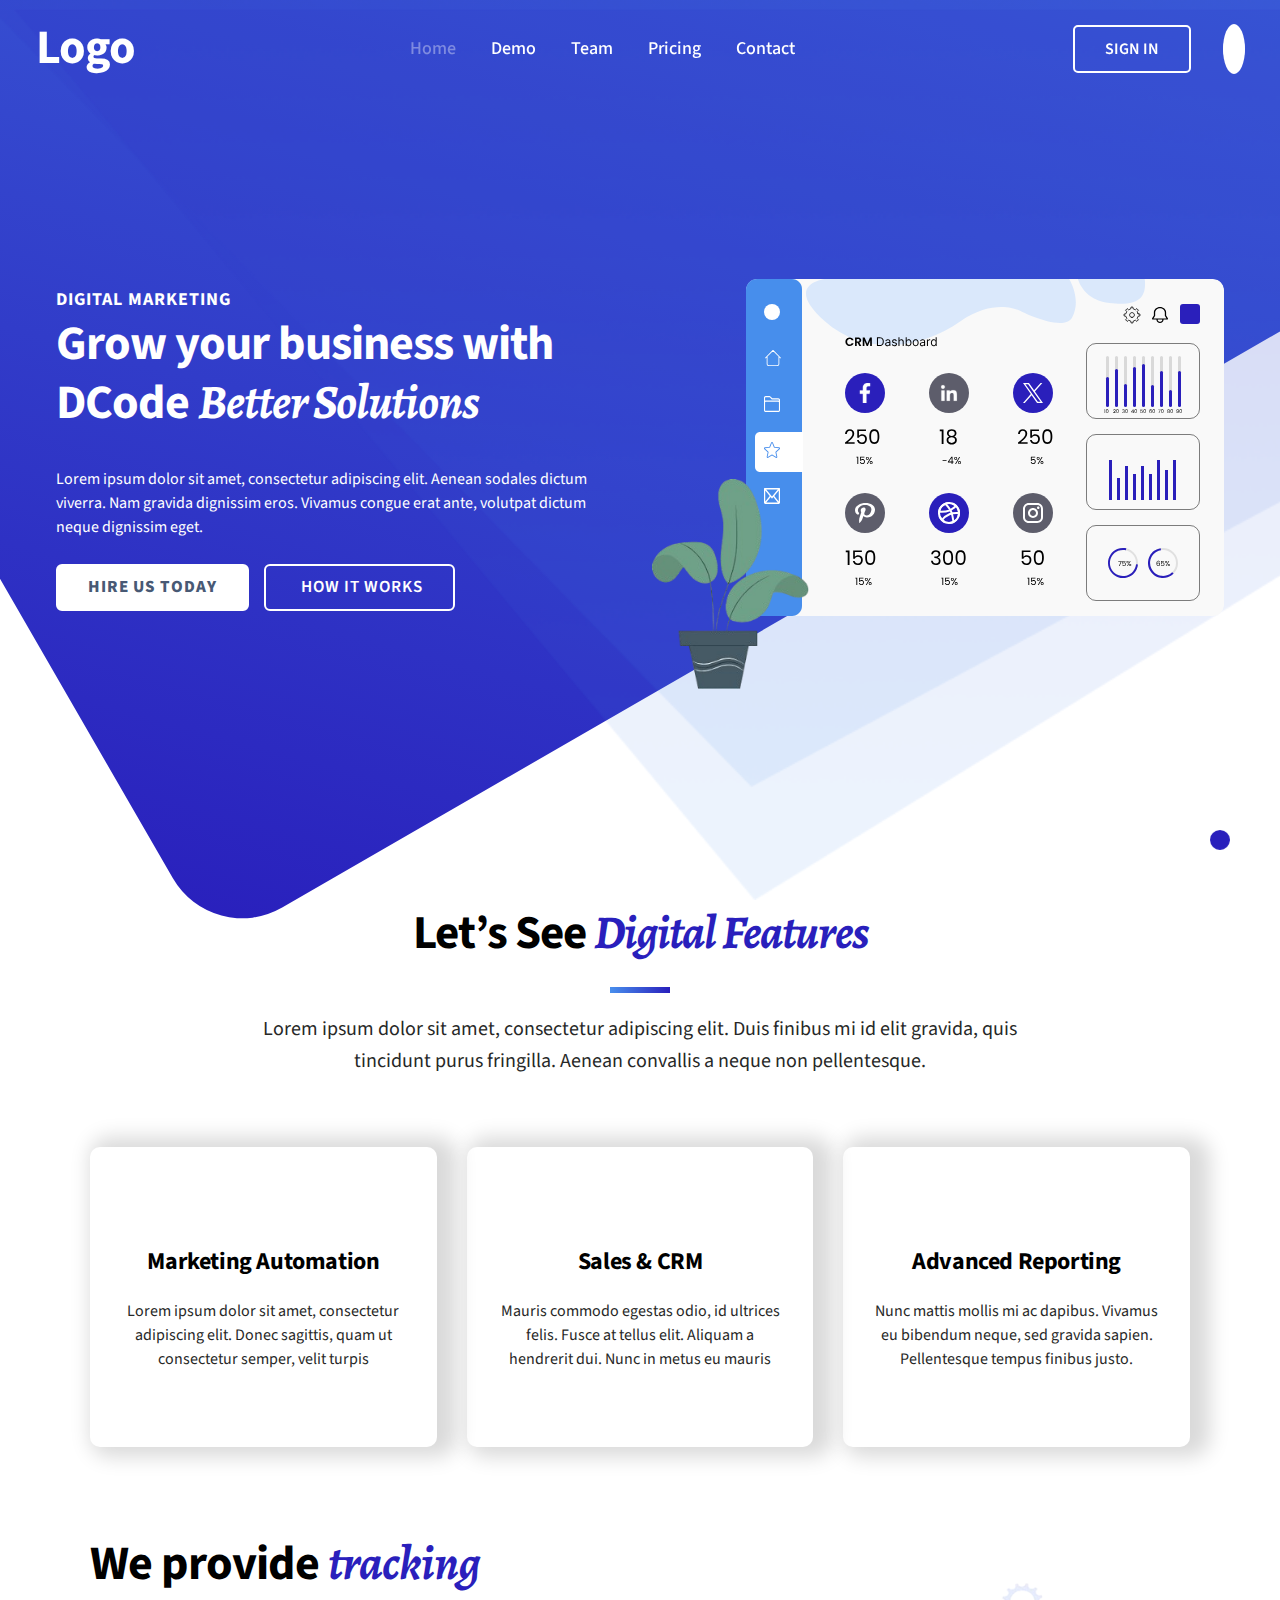
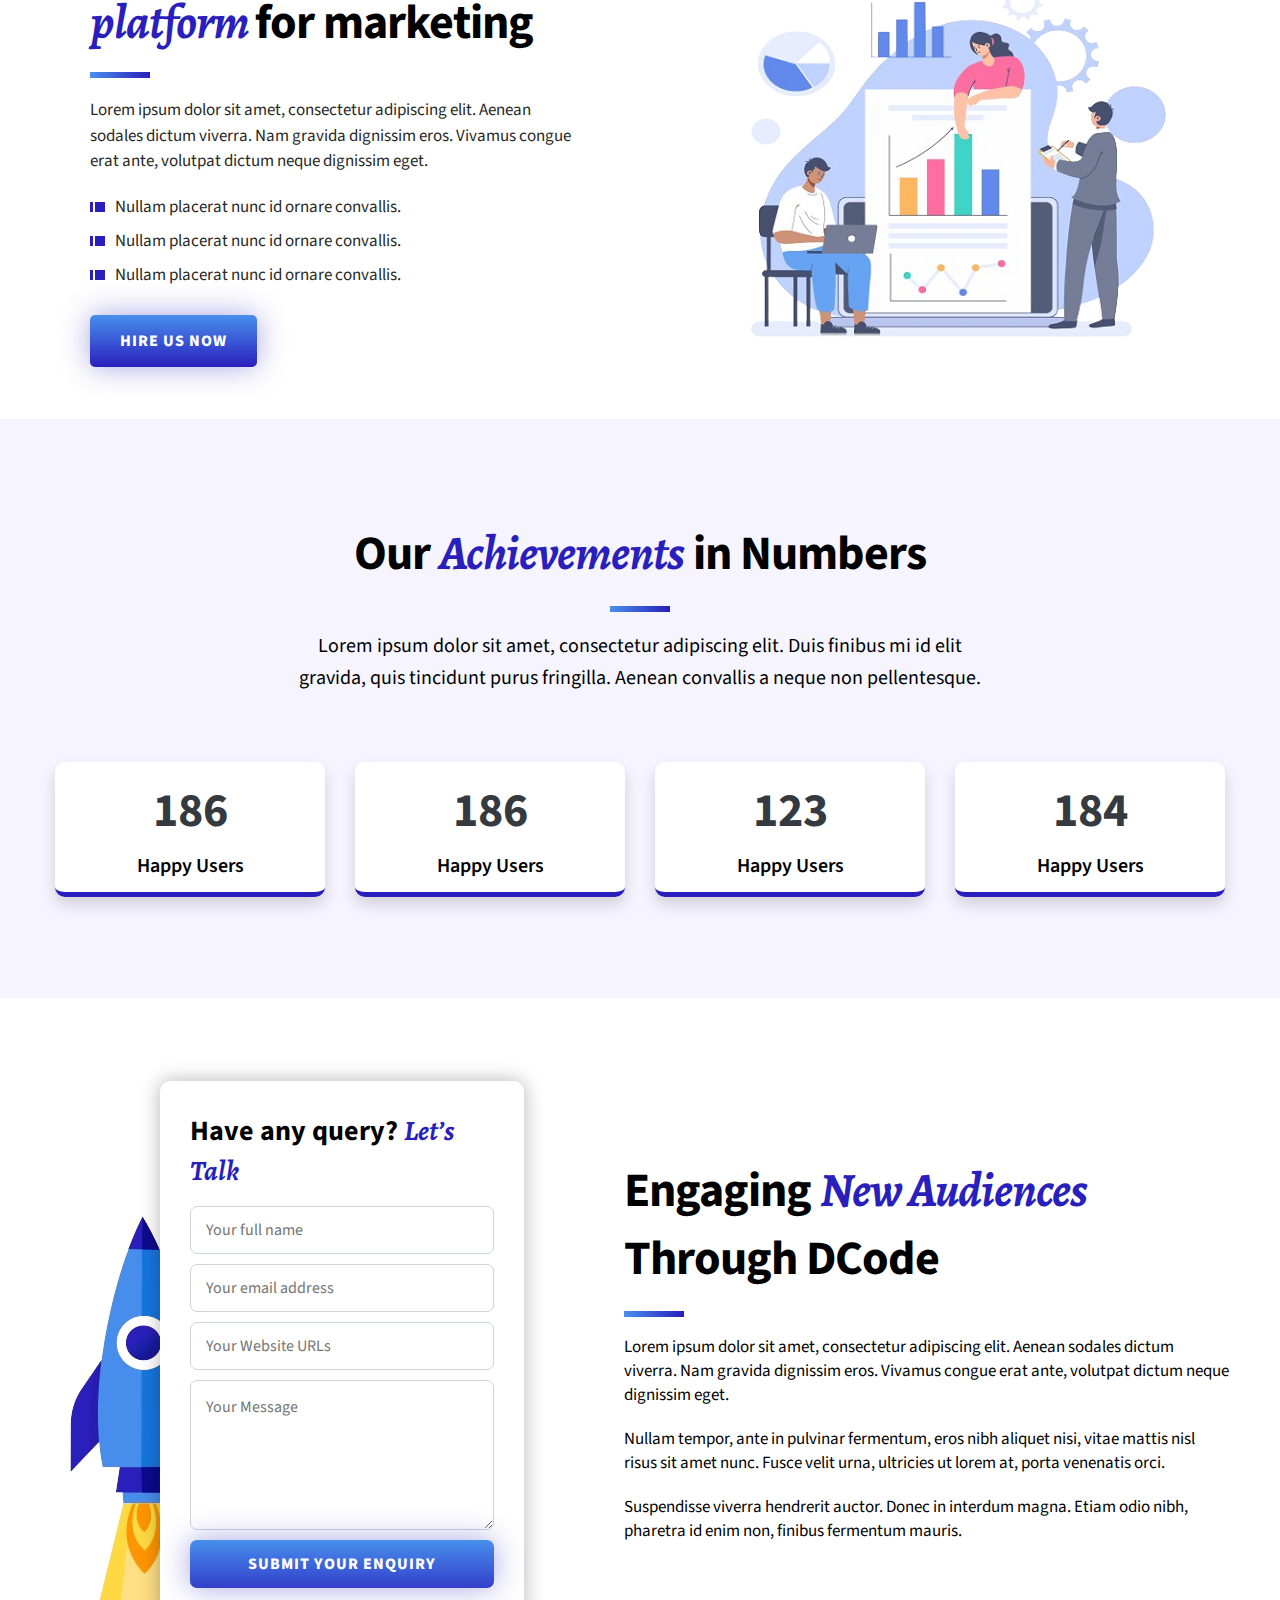
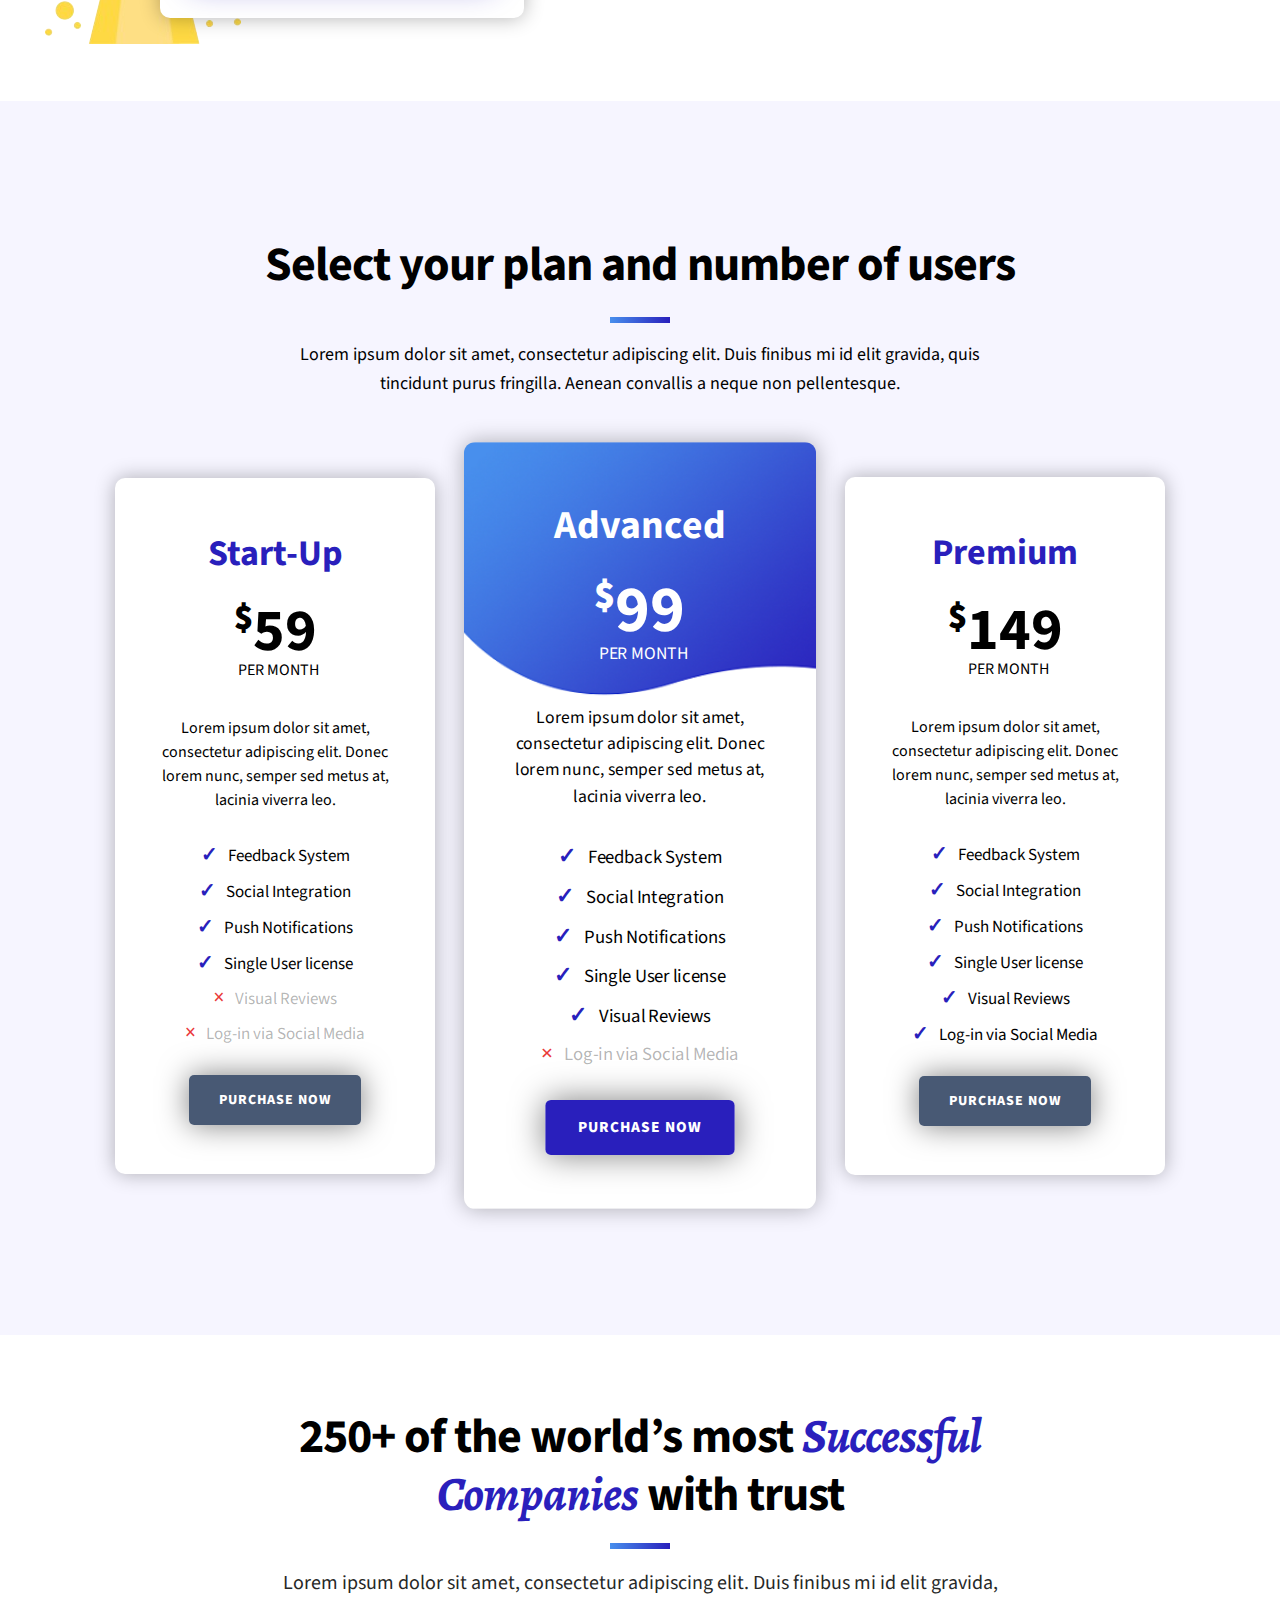
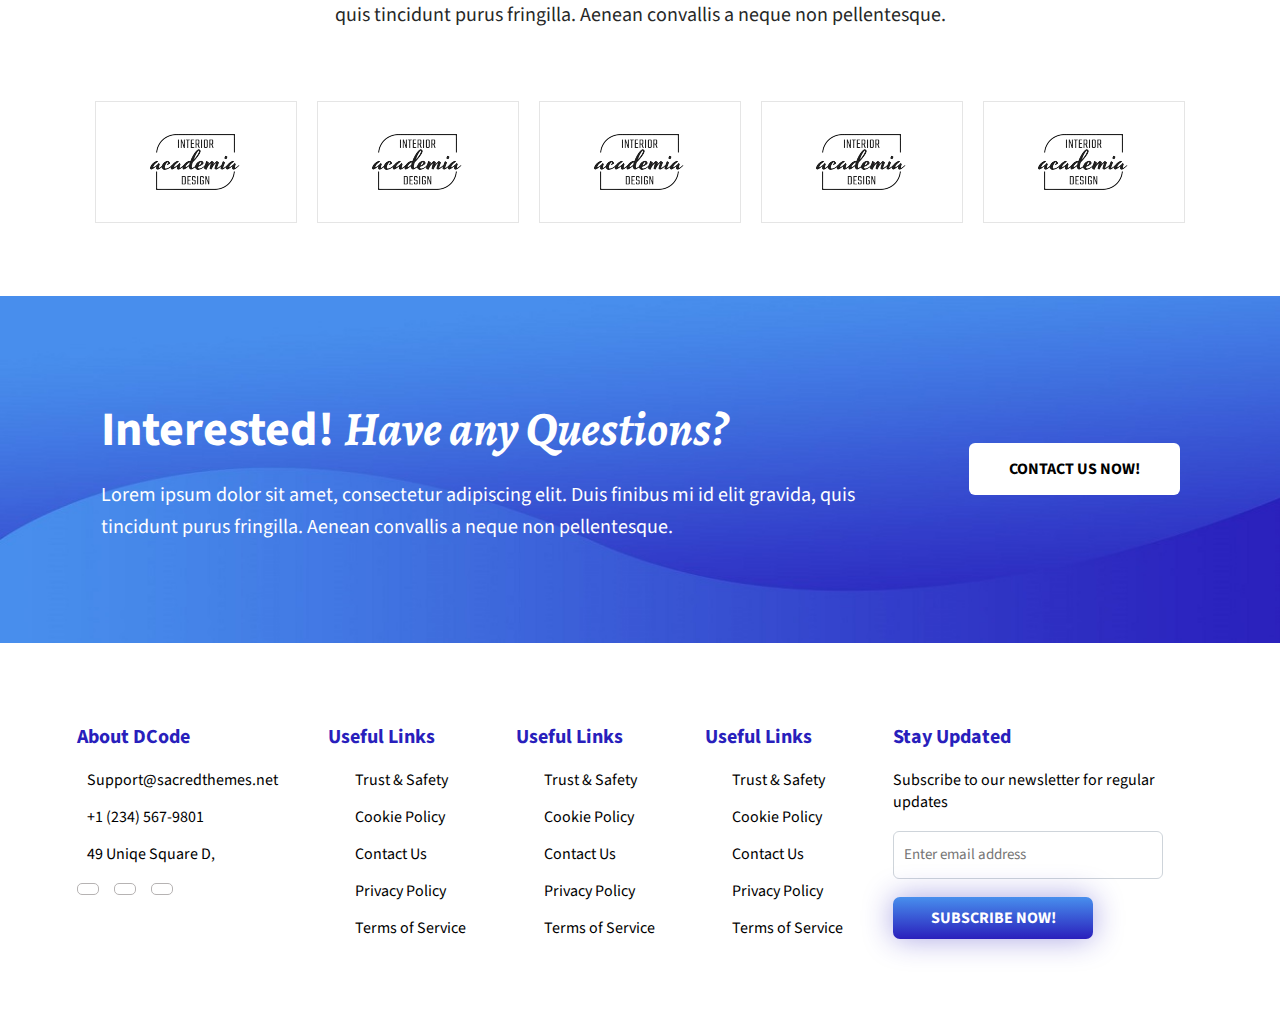
==== commit c732d2c9: "added active class to links" ====
--- a/index.html
+++ b/index.html
@@ -37,20 +37,22 @@
     <header>
         <div class="header">
             <div class="logo-img">
-                <a href="index.html"><h1>Logo</h1></a>
+                <a href="index.html">
+                    <h1>Logo</h1>
+                </a>
             </div>
             <div class="nav-bar">
                 <ul class="nav-bar-links">
-                    <li class="main-menu"><a href="index.html">Home</a><i class="fas fa-chevron-down"></i>
+                    <li><a  class="home-link" href="index.html">Home</a><i class="fas fa-chevron-down"></i>
 
                     </li>
-                    <li class="main-menu"><a href="">Freature</a><i class="fas fa-chevron-down"></i>
+                    <li><a href="demo.html">Demo</a><i class="fas fa-chevron-down"></i>
 
                     </li>
-                    <li class="main-menu"><a href="">Team</a><i class="fas fa-chevron-down"></i>
+                    <li><a href="team.html">Team</a><i class="fas fa-chevron-down"></i>
 
                     </li>
-                    <li class="main-menu"><a href="price.html">Pricing</a><i class="fas fa-chevron-down"></i>
+                    <li><a href="price.html">Pricing</a><i class="fas fa-chevron-down"></i>
 
                     </li>
                     <li><a href="contact.html">Contact</a><i class="fas fa-chevron-down"></i>
@@ -121,6 +123,7 @@
 
         <!-- top-section -->
         <section class="top-section">
+
             <div class="sub-heading">Let’s See <span id="data">Digital Features</span></div>
             <div class="line"></div>
             <p class="main-p">Lorem ipsum dolor sit amet, consectetur adipiscing elit. Duis finibus mi id elit gravida,
@@ -430,10 +433,32 @@
             <form action="/action_page.php">
                 <input type="text" placeholder="Search.." name="search">
 
+
             </form>
         </div>
     </div>
 
+    <script>
+        // Get the current page URL
+        var currentPageUrl = window.location.href;
+
+        // Get all the menu items
+        var menuItems = document.querySelectorAll('.nav-bar-links li a');
+
+        // Loop through each menu item
+        menuItems.forEach(function (item) {
+            // Check if the href of the menu item matches the current page URL
+            if (item.href === currentPageUrl) {
+                // Add the 'active' class to the <a> tag
+                item.classList.add('active');
+                // Add the 'active' class to the <i> tag
+                var icon = item.nextElementSibling;
+                if (icon && icon.tagName.toLowerCase() === 'i') {
+                    icon.classList.add('active');
+                }
+            }
+        });
+    </script>
 
 
 
--- a/style.css
+++ b/style.css
@@ -18,6 +18,25 @@
 
 }
 
+.fixed .nav-bar-links li a.active,
+.nav-bar-links li a.active+i {
+    color: #291fbc;
+}
+
+.nav-bar-links li .home-link.active {
+    color: rgba(255, 255, 255, 0.37);
+}
+.nav-bar-links li .home-link i.active {
+    color: rgba(255, 255, 255, 0.37);
+}
+
+
+.nav-bar-links li a.active,
+.nav-bar-links li a.active+i {
+    color: #291fbc;
+    /* Change the color to your desired color */
+}
+
 .header {
     display: flex;
     gap: 263px;
@@ -29,7 +48,7 @@
     transition: background-color 0.3s ease;
     position: fixed;
     width: 100%;
-    z-index: 1000;
+    z-index: 900;
     width: 100%;
     top: 0;
     left: 0;
@@ -720,6 +739,7 @@
     .contact-form {
         flex-direction: column;
         padding: 100px 0px !important;
+        align-items: center;
     }
 
     .form-box h2 {
@@ -756,6 +776,7 @@
     .header {
         gap: 130px !important;
         padding: 20px 10px !important;
+        z-index: 900;
     }
 
     .price-plan-card {
@@ -1770,7 +1791,7 @@
     width: 100%;
     display: none;
     position: fixed;
-    z-index: 1;
+    z-index: 999;
     top: 0;
     left: 0;
     background-color: rgb(0, 0, 0);
@@ -1789,8 +1810,8 @@
 
 .overlay .closebtn {
     position: absolute;
-    top: 100px;
-    right: 50px;
+    top: 5%;
+    right: 2%;
     font-size: 60px;
     cursor: pointer;
     color: white;
@@ -2436,7 +2457,7 @@
     height: 100%;
     width: 0;
     position: fixed;
-    z-index: 1;
+    z-index: 999;
     top: 0;
     left: 0;
     background-color: rgb(0, 0, 0);
@@ -2635,13 +2656,14 @@
     border-radius: 6px;
     cursor: pointer;
 
-   
+
     text-decoration: none;
     color: #fff;
     width: 180px;
 
 }
-.contact-from-group a:hover{
+
+.contact-from-group a:hover {
     background-image: unset;
     background-color: #291fbc;
 }
@@ -2670,4 +2692,20 @@
 input {
     transition: box-shadow 0.3s ease;
     /* Apply smooth transition to box-shadow */
+}
+
+.hero-section {
+    background: url(images/traiangle-transparent-bg-flip.png);
+
+    background-repeat: no-repeat;
+    background-size: cover;
+}
+
+.overlay-content form input[type="text"]::after {
+    content: "\f002";
+    /* Unicode for a search icon */
+    font-family: FontAwesome;
+    /* Use a font that includes search icon */
+
+    color: #fff;
 }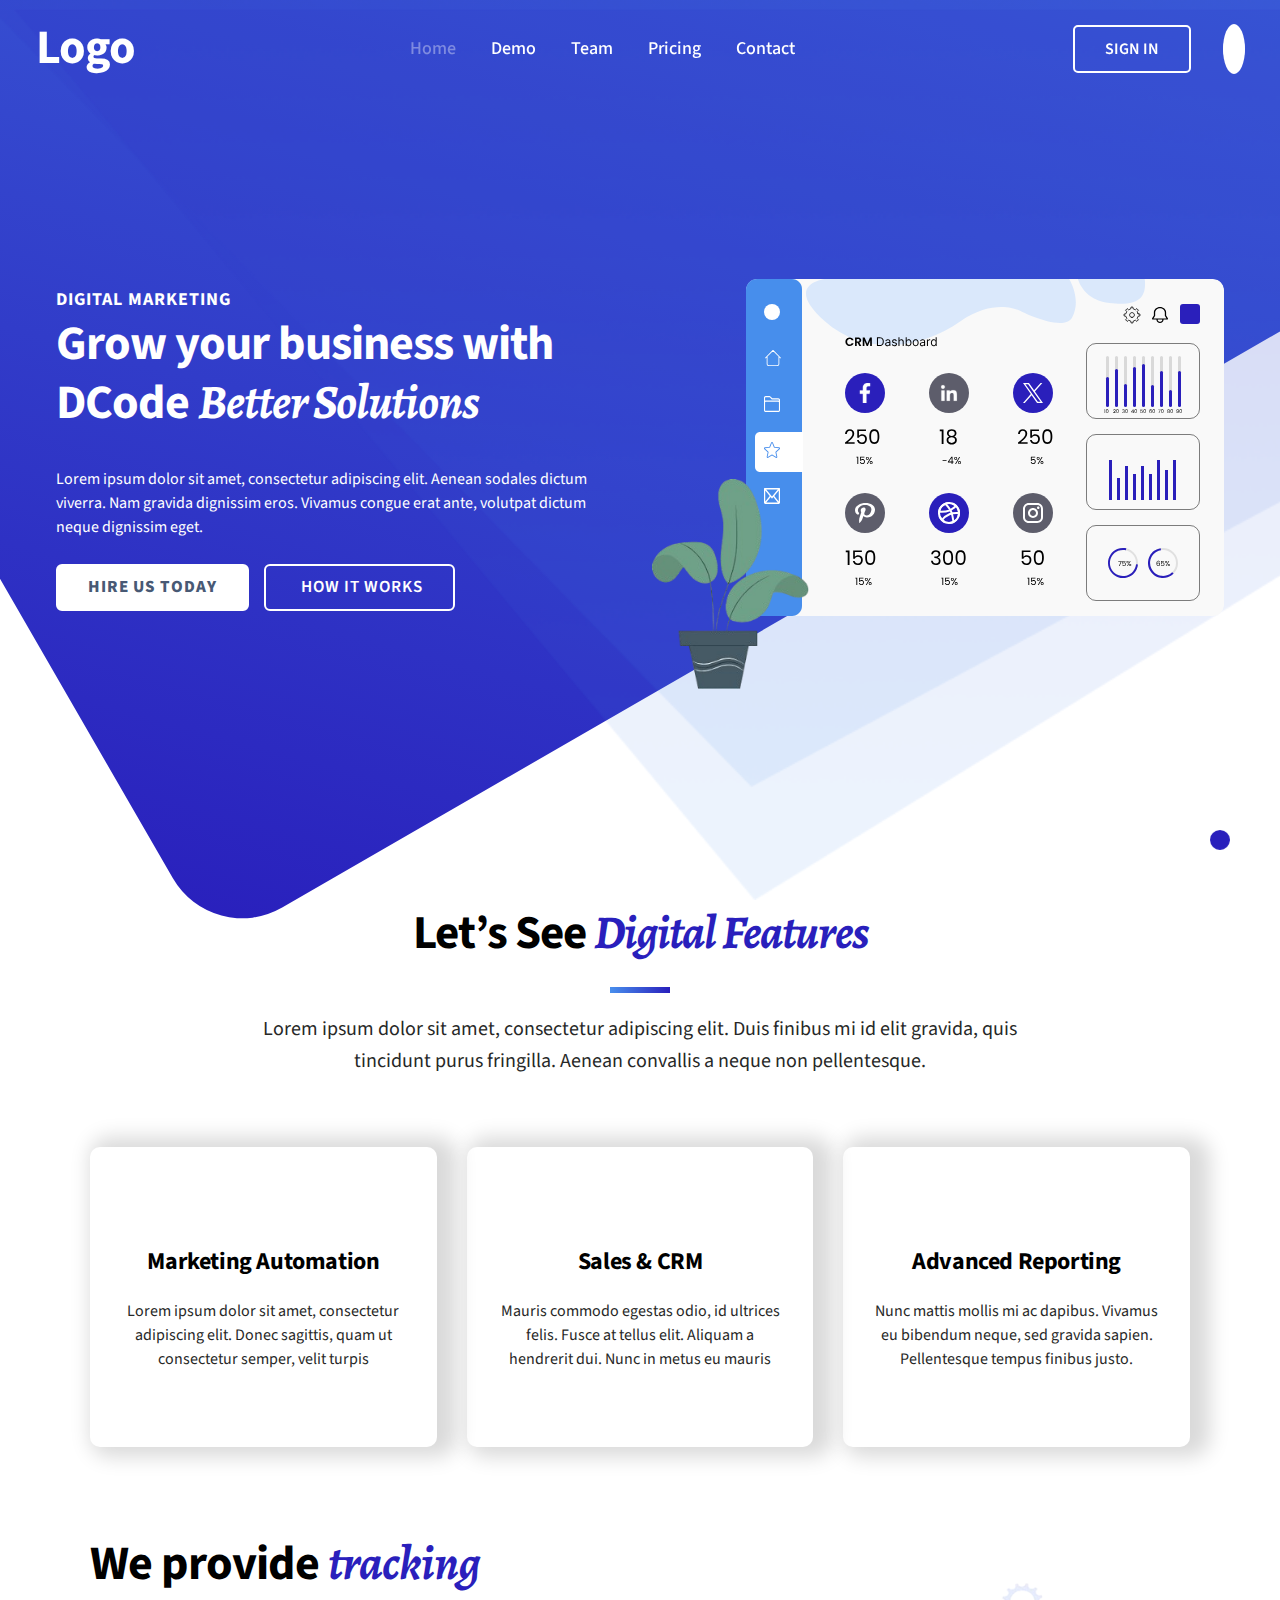
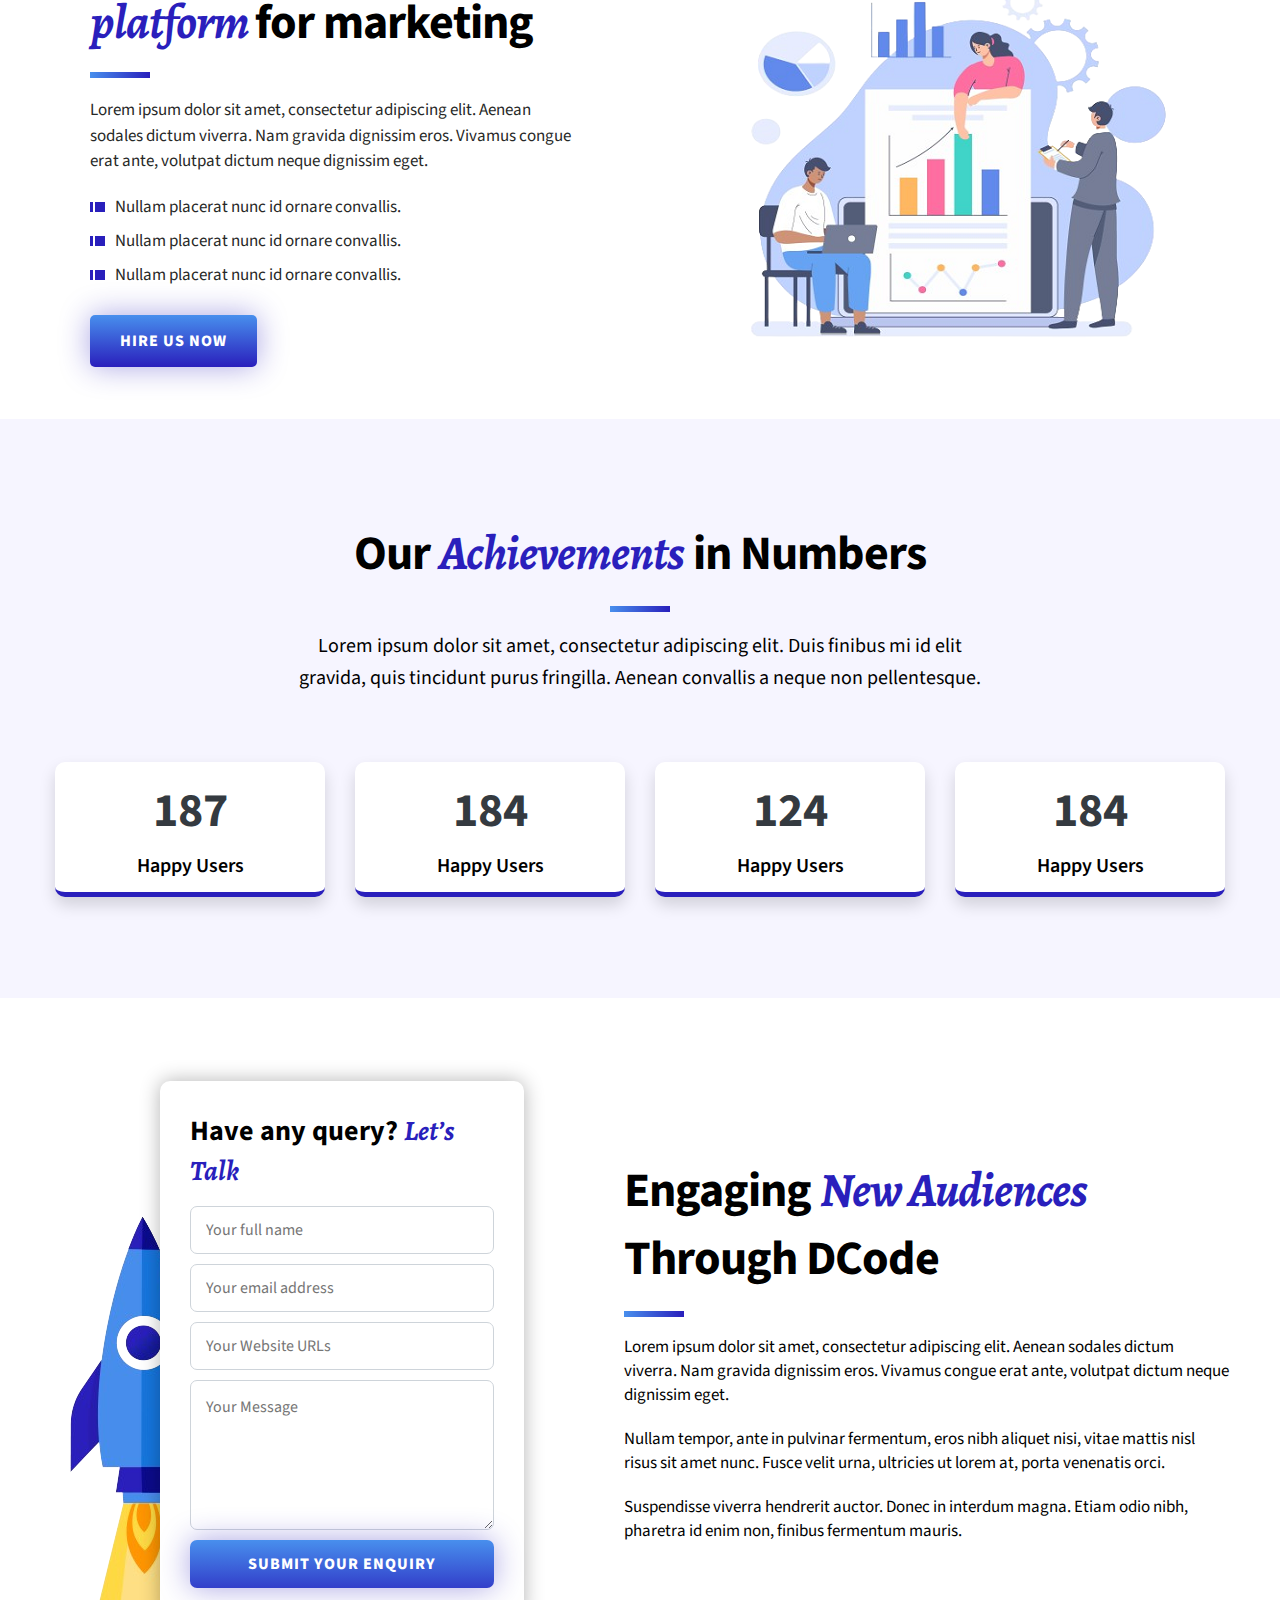
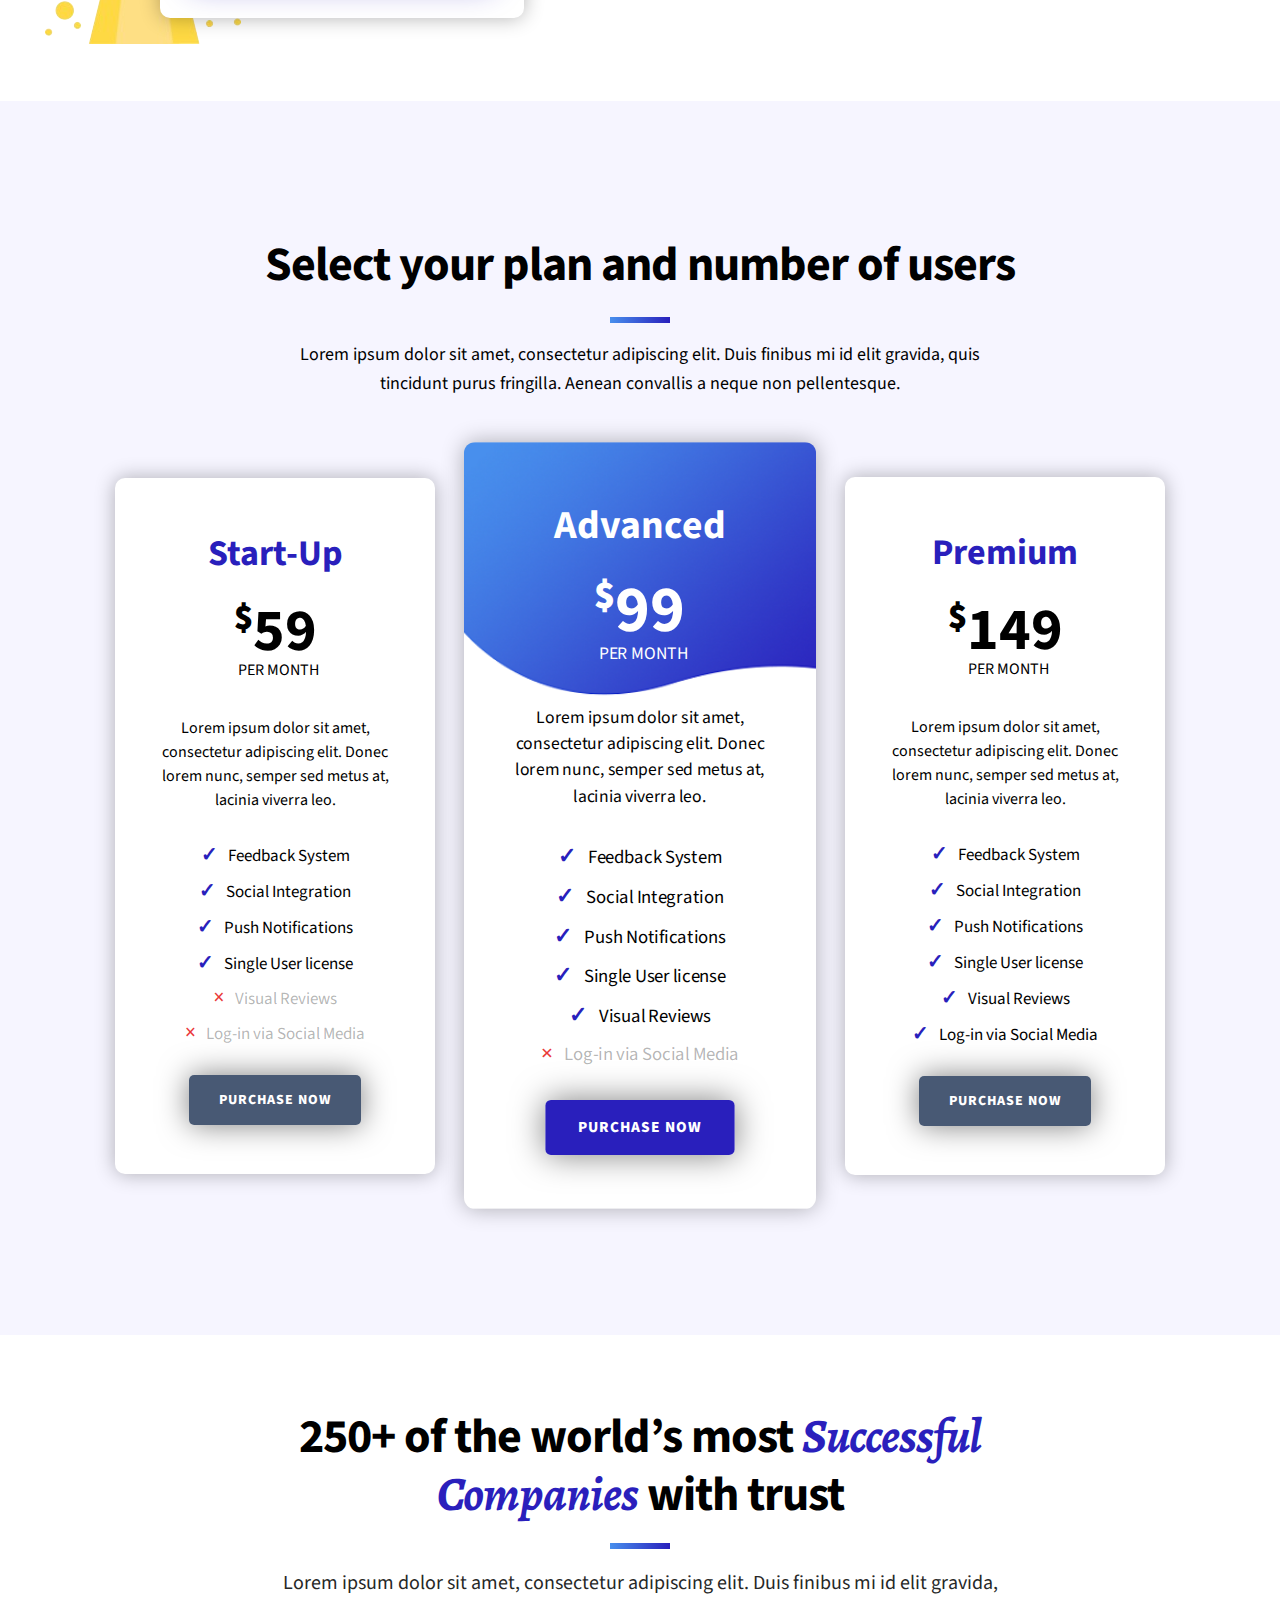
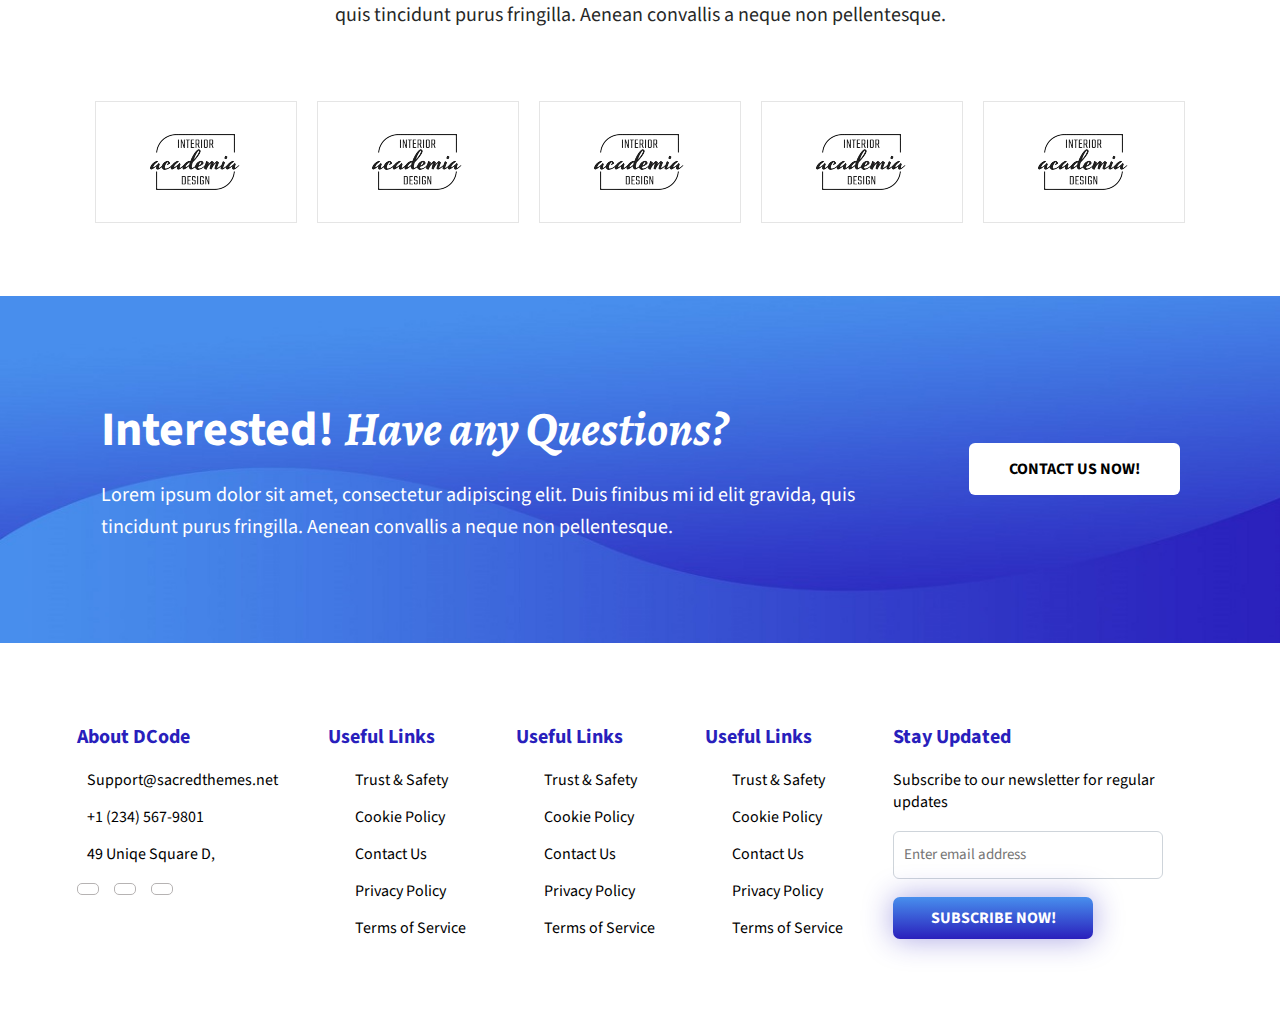
==== commit 6e7cb4fc: "made three new pages" ====
--- a/index.html
+++ b/index.html
@@ -43,7 +43,7 @@
             </div>
             <div class="nav-bar">
                 <ul class="nav-bar-links">
-                    <li><a  class="home-link" href="index.html">Home</a><i class="fas fa-chevron-down"></i>
+                    <li><a class="home-link" href="index.html">Home</a><i class="fas fa-chevron-down"></i>
 
                     </li>
                     <li><a href="demo.html">Demo</a><i class="fas fa-chevron-down"></i>
--- a/style.css
+++ b/style.css
@@ -26,6 +26,7 @@
 .nav-bar-links li .home-link.active {
     color: rgba(255, 255, 255, 0.37);
 }
+
 .nav-bar-links li .home-link i.active {
     color: rgba(255, 255, 255, 0.37);
 }
@@ -725,8 +726,36 @@
 .logo-img-responsive {
     display: none;
 }
-
-
+.border-bottom{
+    border-bottom: 2px solid #291fbc;
+    font-size: 20px;
+}
+.border-bottom-general{
+    font-size: 24px;
+}
+.term-heading{
+    font-size: 24px;
+}
+
+.refund-contain{
+    width: 100%;
+    display: flex;
+    align-items: center;
+    justify-content: center;
+}
+.refund-container{
+    width: 1200px;
+    padding: 100px 50px;
+    display: flex;
+    flex-direction: column;
+    gap: 25px;
+}
+.text-left{
+    font-size: 30px;
+}
+.multiple-items{
+    color: #000;
+}
 /* media query */
 @media only screen and (max-width: 500px) {
     .hero-banner {
@@ -734,6 +763,19 @@
         gap: 70px;
         padding: 100px 20px;
         background-image: linear-gradient(-135deg, #4688eb 0%, #291fbc 100%);
+    }
+    .sec-title h2{
+        font-size: 40px !important;
+    }
+    .container{
+        max-width: 350px !important;
+    }
+    .form-content {
+        width: 350px;
+    }
+    .multiple-items{
+        max-width: 300px !important;
+        /* padding: 100px 0px !important; */
     }
 
     .contact-form {
@@ -2533,7 +2575,7 @@
     gap: 19px;
     -webkit-border-radius: 6px;
     border-radius: 6px;
-    width: 370px;
+    width: 350px;
     height: 250px;
 }
 
@@ -2708,4 +2750,55 @@
     /* Use a font that includes search icon */
 
     color: #fff;
-}+}
+
+.privacy-section {
+    display: flex;
+    flex-direction: column;
+    gap: 20px;
+    max-width: 1200px;
+    padding: 100px 0px;
+}
+
+.privacy-policy-container {
+    display: flex;
+    align-items: center;
+    justify-content: center;
+}
+
+.terms-container {
+    display: flex;
+    flex-direction: column;
+
+}
+
+.term-sub-container {
+    max-width: 1200px;
+    display: flex;
+    flex-direction: column;
+    gap: 10px;
+    padding: 100px 20px;
+}
+/* testimonial-section */
+.multiple-items{
+    max-width: 1200px ;
+    padding: 100px 0px !important;
+}
+.slick-prev:before{
+    color: #000 !important;
+    font-size: 40px !important;
+}
+.slick-next:before{
+    color: #000 !important;
+    font-size: 40px !important;
+}
+.slick-carousel-content{
+    display: flex !important;
+    flex-direction: column;
+    align-items: center;
+    justify-content: center;
+    gap: 10px;
+}
+.slick-carousel-content p{
+    text-align: center;
+}
